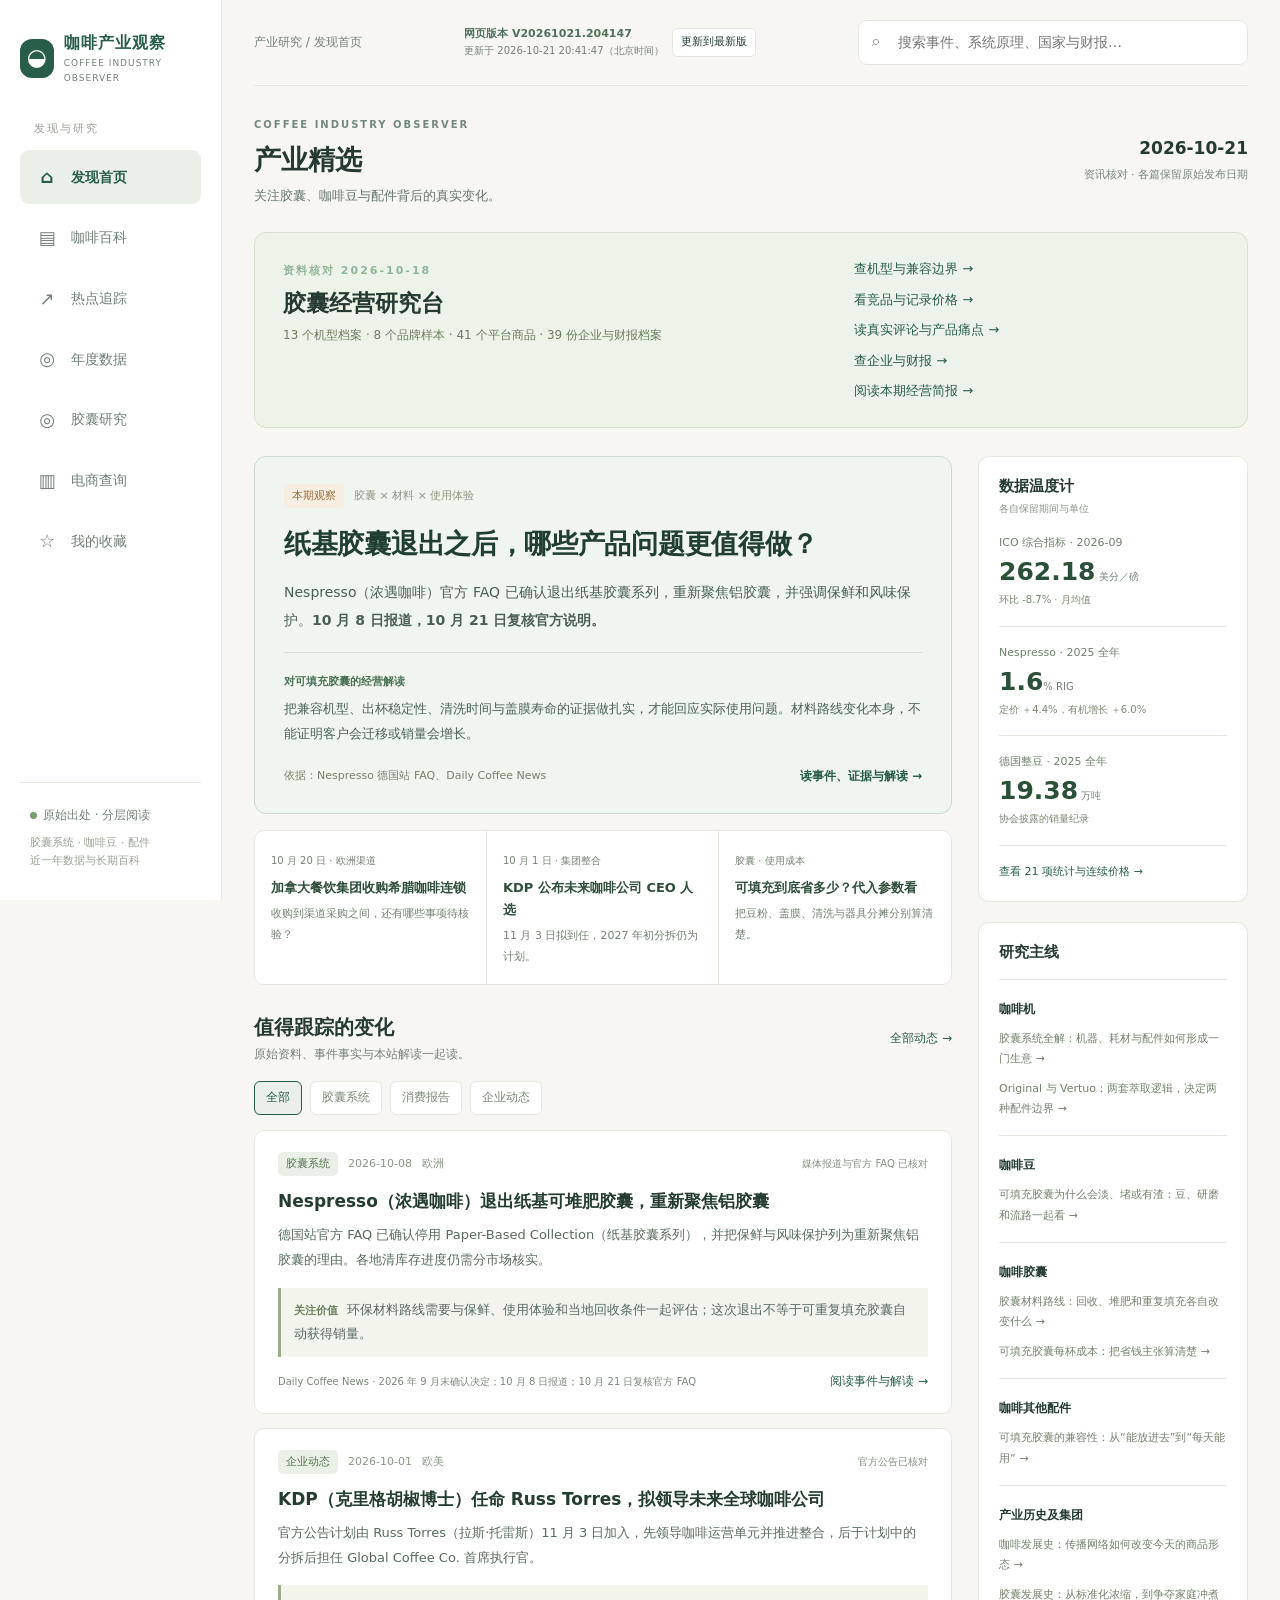
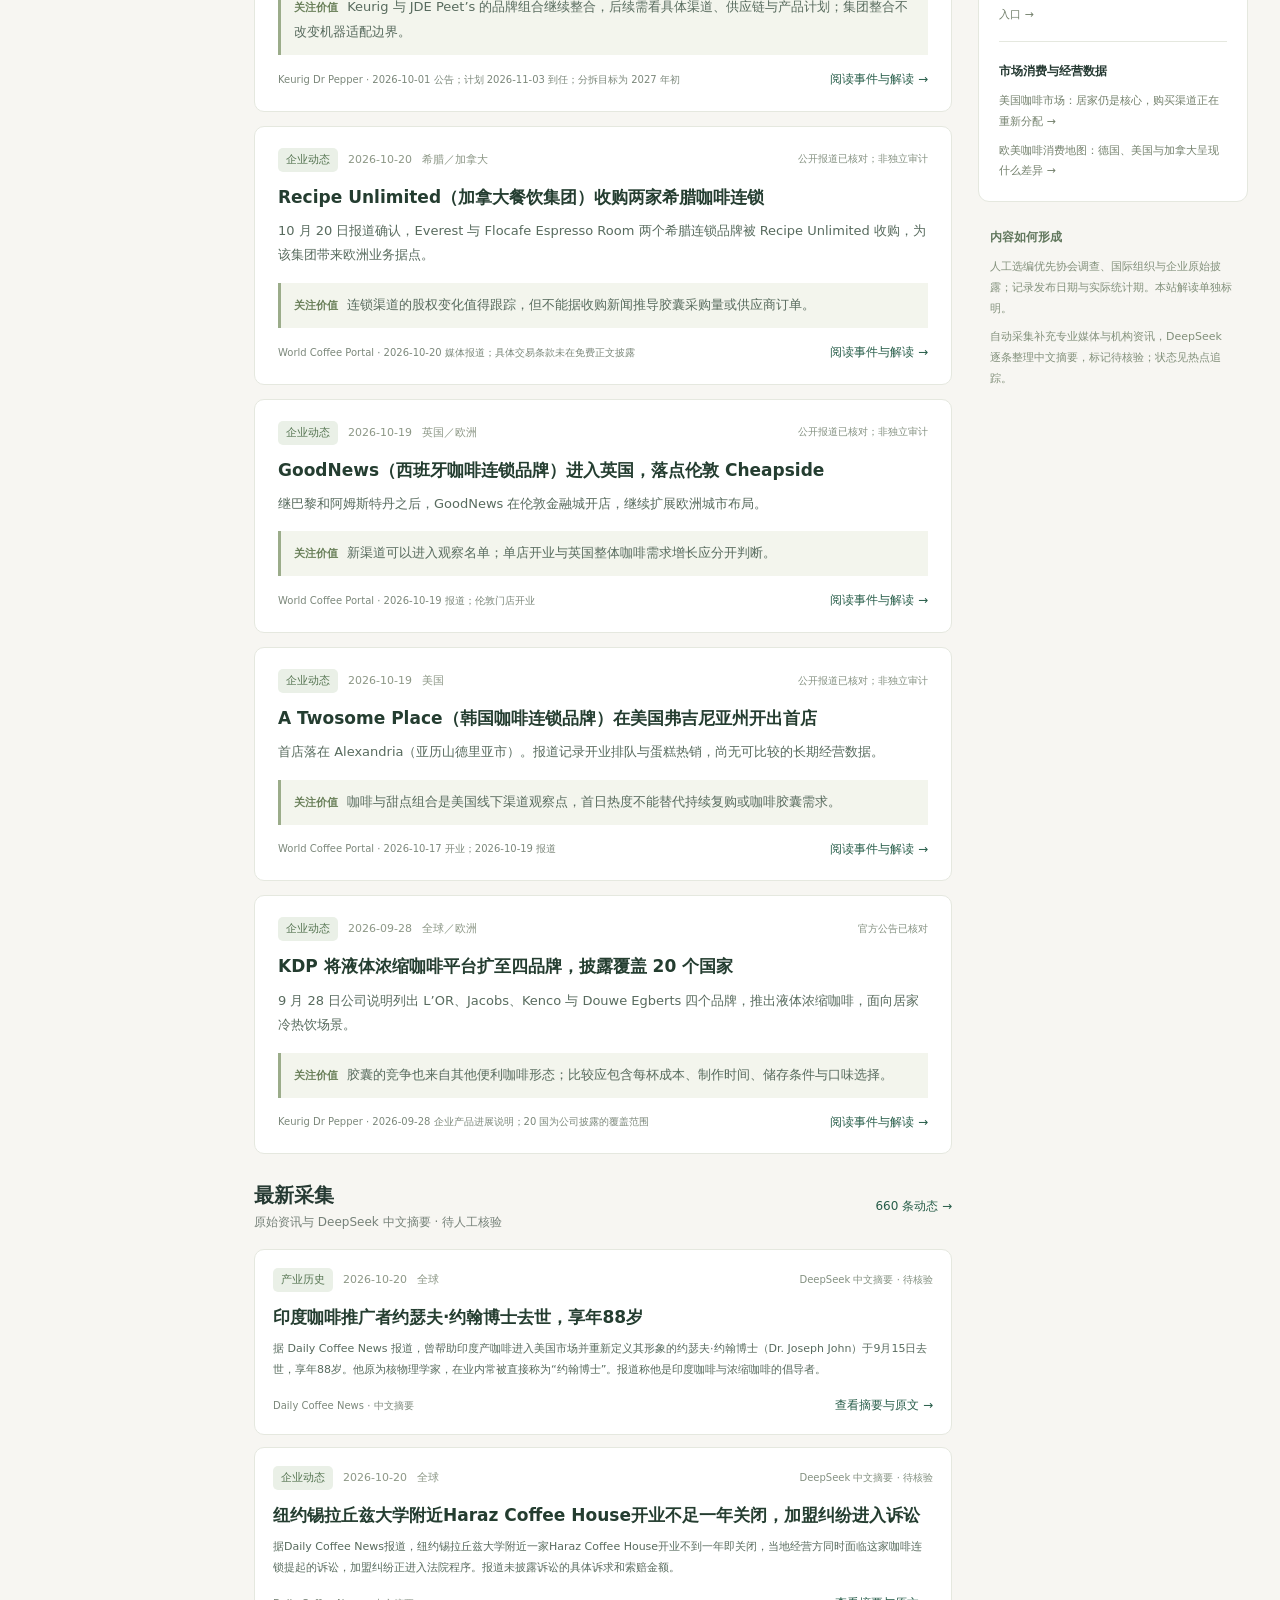
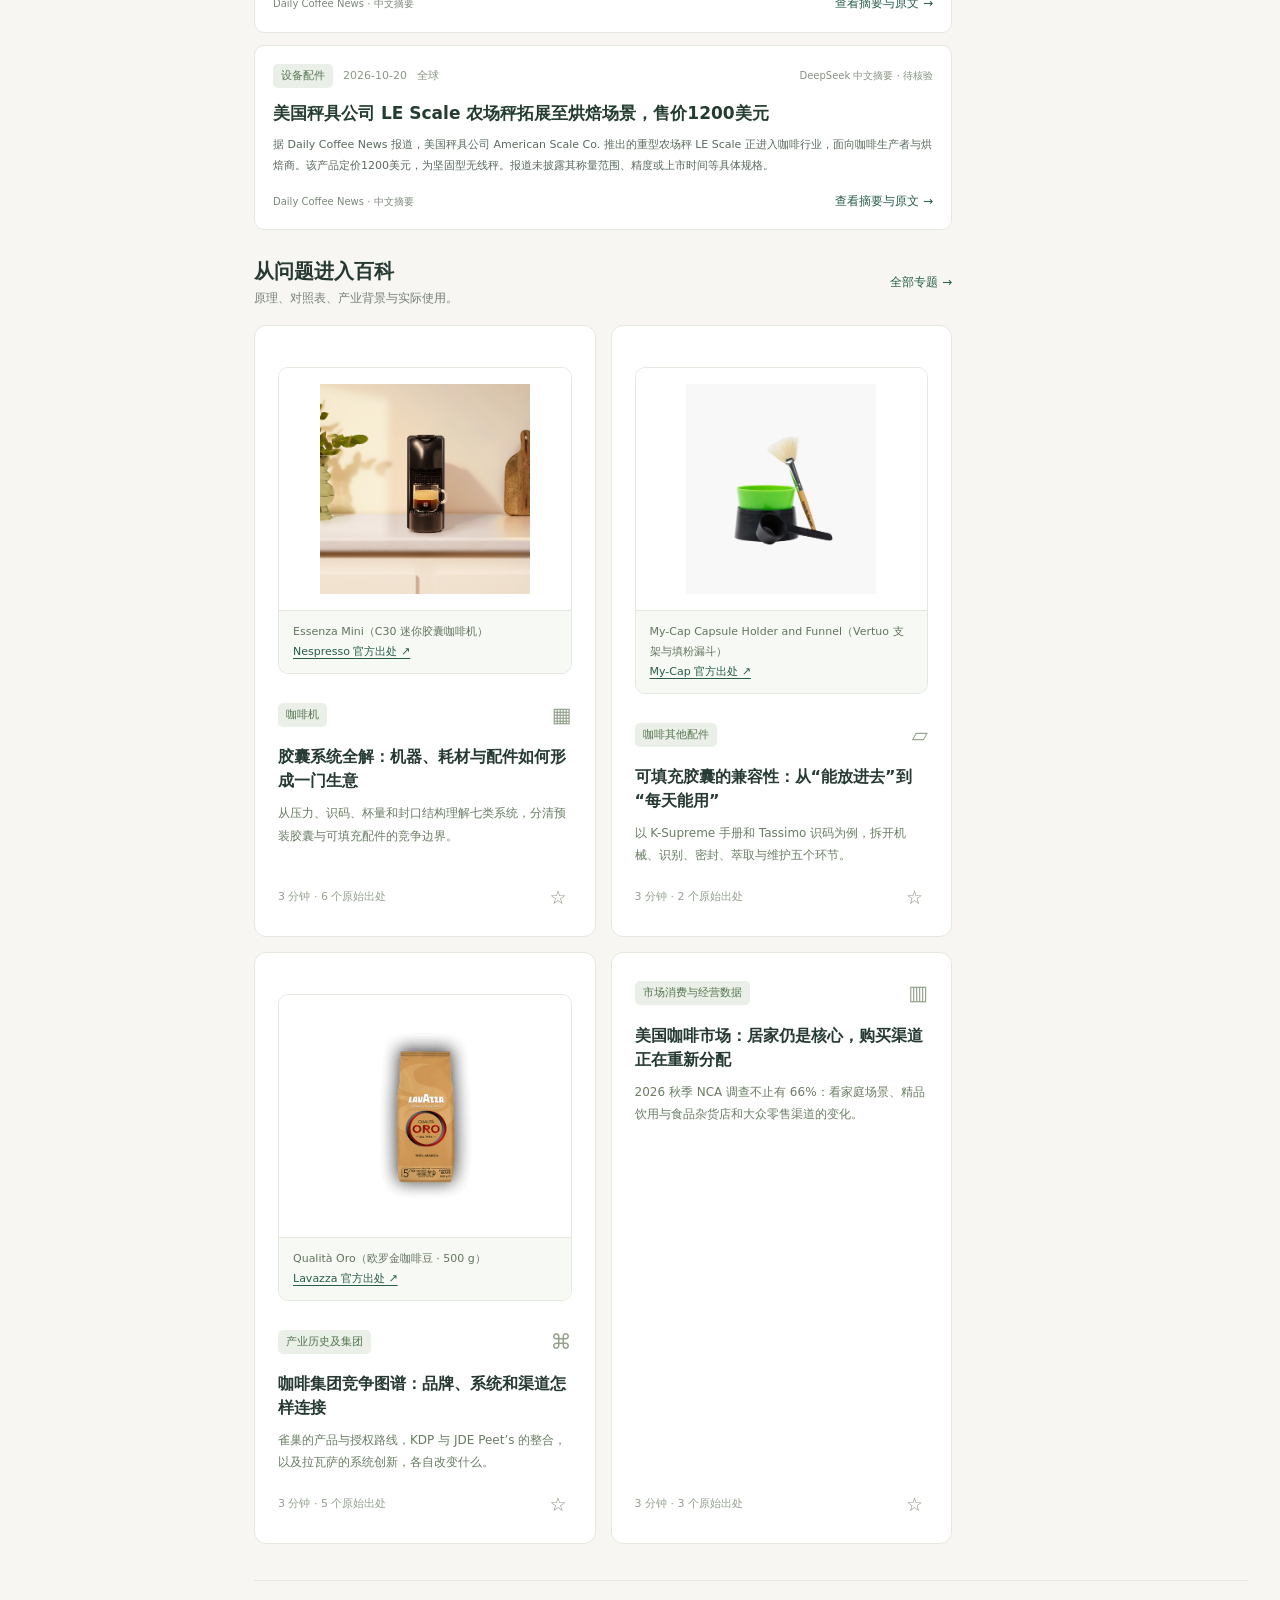
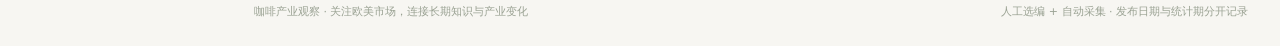
==== index.html @ be0a6519 "Publish coffee encyclopedia, sourced news and free market research" ====
<!doctype html>
<html lang="zh-CN">
<head>
  <meta charset="utf-8"><meta name="viewport" content="width=device-width,initial-scale=1">
  <meta name="coffee-feed" content="./news.json">
  <meta name="coffee-built-at" content="2026-10-21T12:41:47.044Z">
  <meta name="coffee-version" content="V20261021.204147">
  <meta name="description" content="咖啡产业观察：咖啡百科、胶囊与配件、欧美消费报告和热点追踪。">
  <meta name="coffee-preview-version" content="20261018-official-evidence">
  <title>咖啡产业观察 · 咖啡百科与热点追踪</title>
  <style>
    :root{--bg:#f7f6f2;--ink:#263a33;--muted:#758078;--line:#e5e8df;--green:#275d49;--soft:#eaf0e7;--white:#fff;--gold:#ba8851}*{box-sizing:border-box}body{margin:0;background:var(--bg);color:var(--ink);font:14px/1.65 "Microsoft YaHei","PingFang SC",system-ui,sans-serif}button,input,select{font:inherit}button,a,input,select{ -webkit-tap-highlight-color:transparent}button,a{cursor:pointer}a{color:var(--green);text-decoration:none}button{color:inherit}button:focus-visible,a:focus-visible,input:focus-visible,select:focus-visible{outline:3px solid #b6cead;outline-offset:3px}button{border:0;background:none}button:hover,a:hover{filter:brightness(.9)}h1,h2,h3,p{margin:0}h1,h2,h3{line-height:1.4}h2{font-size:20px}h3{font-size:16px}small{font-size:12px;color:var(--muted)}.shell{display:grid;grid-template-columns:222px 1fr;min-height:100vh}.side{position:sticky;top:0;height:100vh;background:#fff;border-right:1px solid var(--line);padding:30px 20px;display:flex;flex-direction:column}.brand{display:flex;gap:10px;align-items:center}.brand-mark{width:39px;height:39px;background:var(--green);color:#fff;display:grid;place-items:center;border-radius:12px;font-size:23px}.brand b{font-size:17px;letter-spacing:1px}.brand small{display:block;font-size:10px;letter-spacing:1.3px}.side-label{color:#99a197;font-size:11px;letter-spacing:2px;margin:34px 14px 12px}.nav{display:grid;gap:7px}.nav button{text-align:left;padding:12px 15px;border-radius:9px;display:flex;align-items:center;gap:12px;color:#728078}.nav button[aria-current=page]{background:var(--soft);color:var(--green);font-weight:700}.nav-icon{font-size:18px;width:24px;text-align:center}.side-note{margin-top:auto;border-top:1px solid var(--line);padding:20px 10px 0}.dot{display:inline-block;width:7px;height:7px;background:#7c9b72;border-radius:50%;margin-right:6px}.main{padding:0 40px 24px;min-width:0}.topbar{display:flex;justify-content:space-between;align-items:center;gap:20px;min-height:86px;border-bottom:1px solid var(--line);margin-bottom:30px}.breadcrumb{font-size:12px;color:var(--muted)}.search-wrap{position:relative;max-width:390px;width:48%}.search-wrap span{position:absolute;left:14px;top:9px;color:#899287}.search-wrap input{width:100%;padding:10px 14px 10px 39px;border:1px solid var(--line);border-radius:9px;background:#fff;outline-offset:0}.content{max-width:1180px;margin:auto}.eyebrow{font-size:11px;letter-spacing:2px;font-weight:600;color:#93b49a}.hero{position:relative;overflow:hidden;border-radius:17px;background:#254c3e;padding:33px 38px;color:#fff;min-height:228px;display:flex;align-items:center;justify-content:space-between}.hero-copy{z-index:1;max-width:68%}.hero h1{font-size:34px;letter-spacing:1px;margin:10px 0}.hero p{color:#c4d0c4;max-width:510px;font-size:13px}.hero-actions{display:flex;gap:13px;margin-top:22px;align-items:center}.primary,.secondary{padding:10px 19px;border-radius:7px;font-weight:600;font-size:13px}.primary{background:#e8ebdb;color:#254c3e}.secondary{border:1px solid #6d8b74;color:#fff}.hero-art{width:250px;height:220px;position:absolute;right:20px;top:14px;opacity:.96}.stats{display:grid;grid-template-columns:repeat(3,1fr);gap:17px;margin:20px 0 30px}.stat{border:1px solid var(--line);background:#fff;border-radius:11px;padding:17px 21px;display:flex;align-items:center;justify-content:space-between}.stat strong{font-size:26px;font-weight:600}.stat span{display:block;color:var(--muted);font-size:12px}.stat-icon{font-size:26px;opacity:.5}.section-head{display:flex;justify-content:space-between;align-items:center;gap:12px;margin:27px 0 16px}.section-head p{font-size:12px;color:var(--muted);margin-top:4px}.text-link{font-size:12px;color:var(--green)}.layout{display:grid;grid-template-columns:minmax(0,1.8fr) minmax(260px,1fr);gap:26px}.card-grid{display:grid;grid-template-columns:repeat(2,minmax(0,1fr));gap:15px}.article-card,.panel,.news-card,.market-card{border:1px solid var(--line);background:#fff;border-radius:12px}.article-card{padding:20px;display:flex;flex-direction:column}.card-top{display:flex;align-items:center;justify-content:space-between;gap:10px;margin-bottom:17px}.tag{display:inline-block;font-size:11px;background:var(--soft);color:#557451;padding:3px 8px;border-radius:5px}.tag.gold{background:#f6eee1;color:#956a3a}.article-card h3 button{text-align:left;padding:0;font-weight:700;font-size:16px;line-height:1.5}.article-card p{font-size:12px;color:var(--muted);line-height:1.85;margin:9px 0 15px}.card-footer{display:flex;justify-content:space-between;gap:8px;align-items:center;margin-top:auto;font-size:11px;color:#94a08f}.save{font-size:19px;color:#87917e;padding:0 5px}.save.saved{color:var(--gold)}.panel{padding:20px}.topic-row{display:flex;gap:12px;padding:15px 0;border-bottom:1px solid #eff0eb}.topic-row:last-child{border:0;padding-bottom:0}.rank{font-size:18px;color:#b5bba7;font-family:Georgia,serif;width:23px;flex-shrink:0}.topic-row:first-child .rank{color:var(--gold)}.topic-row h3{font-size:13px;margin-bottom:6px}.topic-row p{font-size:11px;color:var(--muted)}.demo-note{font-size:11px;background:#faf3e8;color:#8b704c;border-radius:6px;padding:9px 11px;margin-bottom:2px}.market-pills{display:flex;gap:8px;flex-wrap:wrap;margin-top:16px}.pill{background:#fff;border:1px solid var(--line);border-radius:6px;padding:6px 11px;color:#7c8678;font-size:12px}.pill.active{border-color:var(--green);background:var(--soft);color:var(--green)}.market-grid{display:grid;grid-template-columns:repeat(3,minmax(0,1fr));gap:16px}.market-card{padding:21px}.market-icon{font-size:22px;margin-bottom:14px}.market-card h3{margin-bottom:9px}.market-card p{font-size:12px;color:var(--muted);margin-bottom:17px;line-height:1.9}.market-card a,.market-card button{font-size:12px;color:var(--green)}.footer{display:flex;justify-content:space-between;gap:18px;font-size:11px;color:#9aa293;border-top:1px solid var(--line);padding-top:21px;margin-top:36px}.page-title{margin-bottom:24px}.page-title .eyebrow{color:#819576}.page-title h1{font-size:29px;margin:7px 0}.page-title p{font-size:13px;color:var(--muted)}.filters{display:flex;flex-wrap:wrap;gap:8px;margin-bottom:22px}.news-card{padding:22px;margin-bottom:14px}.news-card h3{margin:11px 0 8px}.news-card p{color:var(--muted);font-size:13px}.news-bottom{display:flex;gap:12px;margin-top:15px;font-size:12px;align-items:center;justify-content:space-between}.empty{background:#fff;border:1px dashed #cbd3c4;text-align:center;border-radius:12px;padding:48px 20px;color:var(--muted);grid-column:1/-1}.empty b{display:block;font-size:17px;color:var(--ink);margin-bottom:7px}.search-hint{font-size:12px;color:var(--muted);margin-bottom:15px}.mobile-brand{display:none}dialog{width:min(720px,calc(100% - 30px));max-height:88vh;border:1px solid var(--line);border-radius:16px;padding:0;color:var(--ink);box-shadow:0 28px 90px #162b3240}dialog::backdrop{background:#152d2c88;backdrop-filter:blur(4px)}.reader-top{position:sticky;top:0;padding:16px 28px;background:#fff;border-bottom:1px solid var(--line);display:flex;justify-content:space-between;align-items:center;z-index:1}.reader-close{font-size:24px;line-height:1}.reader{padding:28px}.reader h2{font-size:26px;margin:8px 0 12px}.reader .intro{font-size:15px;line-height:1.9;color:#607267;margin-bottom:22px}.reader h3{margin:23px 0 10px}.reader p,.reader li{font-size:14px;line-height:1.95}.reader ul{padding-left:20px}.sources{padding:17px;background:#f5f7f1;border-radius:9px;margin-top:26px;font-size:12px}.sources a{display:block;margin-top:8px;word-break:break-word}.reader-meta{font-size:11px;color:var(--muted);margin-top:18px}.toast{position:fixed;bottom:25px;left:50%;transform:translateX(-50%);background:#263e32;color:#fff;padding:12px 24px;border-radius:9px;box-shadow:0 4px 20px #21332430;z-index:10;max-width:90vw;font-size:13px}.hidden{display:none!important}body:has(dialog[open]){overflow:hidden}
    @media(min-width:1600px){.main{padding-left:65px;padding-right:65px}.hero{min-height:260px}.hero-art{right:70px;top:22px}}@media(max-width:1100px){.shell{grid-template-columns:190px 1fr}.side{padding:25px 14px}.brand b{font-size:14px}.main{padding:0 24px 24px}.layout{grid-template-columns:1fr}.hero-art{right:-15px;opacity:.6}.hero-copy{max-width:78%}.market-grid{grid-template-columns:repeat(2,minmax(0,1fr))}}@media(max-width:700px){.shell{display:block}.side{position:fixed;top:auto;bottom:0;width:100%;height:auto;padding:6px 8px 10px;z-index:5;border-right:0;border-top:1px solid var(--line)}.side .brand,.side-label,.side-note{display:none}.nav{display:flex;justify-content:space-around;gap:1px}.nav button{display:flex;flex-direction:column;gap:1px;font-size:10px;padding:6px 9px;min-width:52px}.nav-icon{font-size:18px}.main{padding:0 17px 105px}.topbar{min-height:112px;align-content:center;flex-wrap:wrap;gap:10px;padding:15px 0;margin-bottom:19px}.breadcrumb{display:none}.mobile-brand{display:flex;font-weight:700;align-items:center;gap:8px;font-size:16px}.mobile-brand .brand-mark{width:27px;height:27px;font-size:17px;border-radius:8px}.search-wrap{max-width:none;width:100%;order:2}.search-wrap input{padding-top:9px;padding-bottom:9px;font-size:12px}.hero{min-height:233px;padding:26px 24px;border-radius:13px}.hero-copy{max-width:100%}.hero h1{font-size:29px}.hero p{font-size:12px;max-width:260px}.hero-art{right:-95px;top:35px;opacity:.22}.hero-actions{gap:9px}.primary,.secondary{font-size:12px;padding:9px 13px}.stats{gap:9px;margin:14px 0 23px}.stat{padding:12px 10px;align-items:flex-start}.stat strong{font-size:23px}.stat span{font-size:10px}.stat-icon{display:none}.section-head{margin-top:23px}.section-head h2{font-size:18px}.section-head p{font-size:11px}.card-grid{gap:11px}.article-card{padding:15px}.article-card h3 button{font-size:14px}.article-card p{font-size:11px}.card-footer{font-size:10px}.card-top{margin-bottom:13px}.market-grid{grid-template-columns:1fr}.footer{flex-direction:column;gap:4px}.reader{padding:23px}.reader-top{padding:14px 23px}.reader h2{font-size:23px}.filters{gap:6px}.pill{font-size:11px;padding:6px 10px}.page-title h1{font-size:26px}}
    @media(prefers-reduced-motion:no-preference){button,a{transition:background .15s,color .15s,filter .15s}.article-card:hover{border-color:#b9c8b0}.hero-art{animation:float 7s ease-in-out infinite}@keyframes float{50%{transform:translateY(-6px) rotate(3deg)}}}
  </style>
  <link rel="stylesheet" href="./evidence.css?v=51710c3daf07">
</head>
<body>
  <div class="shell">
    <aside class="side">
      <a class="brand" href="#home" aria-label="咖啡产业观察首页"><span class="brand-mark">◒</span><span><b>咖啡产业观察</b><small>COFFEE INDUSTRY OBSERVER</small></span></a>
      <p class="side-label">发现与研究</p>
      <nav class="nav" aria-label="主导航">
        <button data-view="home"><span class="nav-icon" aria-hidden="true">⌂</span>发现首页</button>
        <button data-view="wiki"><span class="nav-icon" aria-hidden="true">▤</span>咖啡百科</button>
        <button data-view="news"><span class="nav-icon" aria-hidden="true">↗</span>热点追踪</button>
        <button data-view="markets"><span class="nav-icon" aria-hidden="true">◎</span>年度数据</button>
        <button data-view="research"><span class="nav-icon" aria-hidden="true">◎</span>胶囊研究</button>
        <button data-view="commerce"><span class="nav-icon" aria-hidden="true">▥</span>电商查询</button>
        <button data-view="saved"><span class="nav-icon" aria-hidden="true">☆</span>我的收藏</button>
      </nav>
      <div class="side-note"><small><span class="dot"></span>原始出处 · 分层阅读</small><p style="font-size:11px;color:#9aa293;margin-top:8px">胶囊系统 · 咖啡豆 · 配件<br>近一年数据与长期百科</p></div>
    </aside>
    <main class="main">
      <div class="content">
        <header class="topbar"><a class="mobile-brand" href="#home"><span class="brand-mark">◒</span>咖啡产业观察</a><span class="breadcrumb" id="breadcrumb">产业研究 / 发现首页</span><div class="version-tools"><span id="site-version" class="site-version" title="网页版本生成时间；资讯采集时间见热点追踪"><b>网页版本 V20261021.204147</b><small>更新于 <time datetime="2026-10-21T12:41:47.044Z">2026-10-21 20:41:47</time>（北京时间）</small></span><button type="button" data-check-update>更新到最新版</button></div><label class="search-wrap"><span aria-hidden="true">⌕</span><input id="search" type="search" placeholder="搜索事件、系统原理、国家与财报…" aria-label="搜索百科与热点"></label></header>
        <div id="page"></div>
        <footer class="footer"><span>咖啡产业观察 · 关注欧美市场，连接长期知识与产业变化</span><span>人工选编 + 自动采集 · 状态见热点追踪</span></footer>
      </div>
    </main>
  </div>
  <div id="toast" class="toast hidden" role="status"></div>
  <script src="./content.js?v=bbefdc2081bc"></script>
  <script src="./year-data.js?v=97ce3612d083"></script>
  <script src="./editorial.js?v=886b196d64a3"></script>
  <script src="./commerce.js?v=c6776038fda3"></script>
  <script src="./research.js?v=ca3abcfeff53"></script>
  <script src="./app.js?v=93dadc7554ca"></script>
</body>
</html>
---- evidence.css ----
.hero{min-height:190px;padding:29px 32px}.hero-copy{max-width:76%}.hero h1{font-size:30px}.hero-stamp{text-align:right;color:#cbd5c6;line-height:1.8}.hero-stamp b{font:18px/1.9 Georgia,serif}.hero-stamp small{display:block;color:#9fb5a2;margin-top:12px}.stat{text-align:left}.stat em{font-size:14px;font-style:normal;margin-left:4px}.stat small{font-size:10px;display:block;margin-top:6px}.table-scroll{overflow-x:auto;max-width:100%;border:1px solid var(--line);border-radius:10px;background:#fff;margin:14px 0}table{width:100%;border-collapse:collapse;text-align:left;font-size:12px;line-height:1.85}th{background:#edf1e7;padding:12px 15px;white-space:nowrap;color:#5b7158;font-size:11px}td{padding:14px 15px;border-top:1px solid #edf0e7;vertical-align:top;min-width:115px}td small{display:block;font-size:10px;margin-top:4px}.system-table th:first-child{width:18%}.system-table th:nth-child(2){width:29%}.table-title{padding:0;text-align:left;color:var(--green);font-size:14px;font-weight:700}.source-links{display:block;font-size:10px;line-height:1.7;margin-top:8px}.source-links a{display:block;margin:4px 0;color:#6f8767}.data-note{color:var(--muted);font-size:11px;line-height:1.85;margin:12px 0}.scope-note{background:#edf2e6;color:#66795d;font-size:12px;line-height:1.9;padding:13px 16px;border-radius:8px;margin:0 0 20px}.price-panel{margin-bottom:28px}.price-panel .section-head{margin-top:0}.price-change{font-size:23px;font-weight:600;white-space:nowrap;color:var(--green)}.price-change small{display:block;font-size:10px;text-align:right;font-weight:400}.chart-wrap{width:100%;overflow-x:auto}.chart-wrap svg{display:block;width:100%;min-width:440px;max-height:260px}.price-panel details summary{font-size:12px;color:var(--green);cursor:pointer;padding:8px 0}.news-meta{display:flex;gap:10px;align-items:center;font-size:11px;color:#8c9786}.news-card h3 button{padding:0;text-align:left;font-size:16px;line-height:1.65;font-weight:700}.news-card.compact{padding:18px;margin-bottom:12px}.news-card.compact h3 button{font-size:13px}.news-card.compact p{font-size:11px}.news-bottom{flex-wrap:wrap;gap:7px;font-size:11px}.impact{background:#f3f5ed;border-left:3px solid #9bac8a;padding:10px 13px;margin-top:15px}.impact b{font-size:11px;font-weight:600;color:#6a805a;margin-right:5px}.number-cell{font-weight:700;font-variant-numeric:tabular-nums}.download-row{display:flex;gap:10px;flex-wrap:wrap;margin:20px 0}.download-row .pill{color:var(--green)}dialog{width:min(920px,calc(100% - 30px))}.reader{padding:32px}.reader h2{font-size:28px}.reader .intro{font-size:14px}.reader-section-title{margin-top:28px;display:flex;align-items:center;justify-content:space-between;gap:16px}.reader-section-title h3{margin:0 0 10px;font-size:18px}.reader-section-title .tag{flex-shrink:0;font-size:10px}.reader p{font-size:14px}.reader td{font-size:12px;min-width:100px}.reader .source-links{font-size:11px}.reader .source-links a{font-size:11px;margin:4px 0}.reader .data-note{font-size:11px}.takeaway{background:#edf2e5;border-left:3px solid #78956a;border-radius:0 8px 8px 0;padding:16px 19px}.takeaway b{font-size:11px;color:#69835c}.takeaway p{font-weight:600;font-size:14px;margin-top:5px}.timeline{list-style:none;padding:0 0 0 19px!important;margin-top:15px;border-left:2px solid #d9e2cf}.timeline li{position:relative;padding:0 0 24px 12px}.timeline li::before{content:'';position:absolute;left:-25px;top:7px;width:10px;height:10px;border:2px solid #739061;background:#fff;border-radius:50%}.timeline li b{font:600 18px Georgia,'Microsoft YaHei',serif;color:var(--green)}.timeline li p{margin-top:5px}.timeline li .source-links{margin-top:5px}.analysis-line{margin-top:8px;color:#74856c}.related{border-top:1px solid var(--line);margin-top:24px}.related button{display:block;text-align:left;margin:9px 0;white-space:normal}.footer{line-height:1.8}.brand b{font-size:16px}.brand small{font-size:9px;letter-spacing:1px}@media(max-width:700px){.hero{padding:24px 22px;min-height:220px}.hero h1{font-size:26px}.hero-copy{max-width:100%}.hero-stamp{display:none}.stats{align-items:stretch}.stat{padding:12px 10px}.stat strong{font-size:22px}.stat em{font-size:10px}.stat small{font-size:9px}.stat span{font-size:10px}.price-panel{padding:17px}.price-panel h2{font-size:16px}.price-panel .section-head{align-items:flex-start}.price-panel .section-head p{font-size:10px}.price-change{font-size:18px}.price-change small{font-size:9px}.chart-wrap svg{min-width:520px}.system-table{min-width:650px}.reader{padding:24px 20px}.reader h2{font-size:23px}.reader-section-title{gap:8px;align-items:flex-start}.reader-section-title h3{font-size:17px}.reader-section-title .tag{font-size:9px}.reader .intro{font-size:13px}.reader p{font-size:13px}.news-card h3 button{font-size:15px}.news-meta{flex-wrap:wrap}.reader .table-scroll table{min-width:470px}.section-head h2{font-size:17px}.hero-actions .primary,.hero-actions .secondary{padding:9px 11px;font-size:11px}}
.edition-head{display:flex;justify-content:space-between;align-items:center;gap:20px;margin:0 0 26px}.edition-head .eyebrow{color:#748979;font-size:10px}.edition-head h1{font-size:27px;margin:6px 0}.edition-head p{font-size:13px;color:#66766b}.edition-date{text-align:right;font-variant-numeric:tabular-nums}.edition-date time{display:block;font-size:17px;font-weight:600}.edition-date span{font-size:11px;color:#78867c}.editorial-layout{display:grid;grid-template-columns:minmax(0,1fr) 270px;gap:26px;align-items:start}.editorial-main{min-width:0}.lead-story{border:1px solid #cbd9cf;background:#f0f5ef;border-radius:12px;padding:27px 29px}.lead-story h2{font-size:27px;letter-spacing:-.3px;margin:16px 0 14px;line-height:1.5}.lead-story h2 a{color:#203e31}.lead-deck{font-size:14px;line-height:2;color:#4b5f51}.lead-reading{border-top:1px solid #d4e0d2;margin-top:18px;padding-top:16px}.lead-reading>b{font-size:11px;color:#487056}.lead-reading p{font-size:13px;color:#4c6353;line-height:1.9;margin:5px 0 0}.lead-bottom{display:flex;justify-content:space-between;gap:16px;align-items:center;margin-top:20px;font-size:11px;color:#74806f}.lead-bottom a{white-space:nowrap;font-size:12px;font-weight:600}.insight-strip{display:grid;grid-template-columns:repeat(3,minmax(0,1fr));gap:0;background:#fff;border:1px solid var(--line);border-radius:10px;margin:16px 0 28px}.insight-strip>a{padding:17px 16px;border-right:1px solid var(--line);display:block}.insight-strip>a:last-child{border:0}.insight-strip small{font-size:10px;color:#748271}.insight-strip b{display:block;font-size:13px;color:#304e3c;line-height:1.7;margin:5px 0}.insight-strip span{font-size:11px;color:#748073;line-height:1.9;display:block}.home-feed .filters{margin-bottom:15px}.news-card h3 a{color:#243d30;font-size:17px;font-weight:700;line-height:1.65}.news-card h3 a:hover,.lead-story h2 a:hover{text-decoration:underline;text-underline-offset:4px}.news-card p{font-size:13px;line-height:1.9;color:#586b5e}.news-card{padding:21px 23px;border-radius:10px}.source-status{font-size:10px;margin-left:auto;color:#849181}.news-bottom>span{max-width:80%;line-height:1.8;color:#7c887b;font-size:10px}.research-rail{display:grid;gap:20px}.rail-panel{border:1px solid var(--line);border-radius:11px;background:#fff;padding:19px 20px}.rail-panel h2{font-size:15px}.rail-intro{font-size:10px;color:#8b9787;margin-top:4px}.rail-number{display:block;border-bottom:1px solid var(--line);padding:17px 0}.rail-number>span{display:block;color:#71806e;font-size:11px}.rail-number>b{display:block;font-variant-numeric:tabular-nums;font-size:25px;line-height:1.6;color:#2b503a}.rail-number>b small{font-size:10px;font-weight:400}.rail-number>em{font-size:10px;color:#7b8874;font-style:normal;display:block}.rail-link{display:block;font-size:11px;padding-top:16px;line-height:1.8}.rail-topic{padding-top:17px;margin-top:16px;border-top:1px solid var(--line)}.rail-topic b{font-size:12px}.rail-topic a{display:block;font-size:11px;color:#74816d;margin-top:9px;line-height:1.85}.rail-note{padding:4px 12px;font-size:11px;color:#82907b;line-height:1.9}.rail-note b{color:#62785e;font-size:12px}.rail-note p{margin-top:8px}.dossier-grid{display:grid;grid-template-columns:repeat(3,minmax(0,1fr));gap:12px;margin:0 0 24px}.dossier{text-align:left;border:1px solid var(--line);border-radius:9px;padding:16px;background:#fff}.dossier b{font-size:13px;color:#315c40;display:block}.dossier span{display:block;font-size:11px;color:#84917c;margin-top:8px;line-height:1.8}.dossier.active{background:#eaf0e7;border-color:#7e9a74}.back-link{font-size:12px;display:inline-block;margin-bottom:22px}.document-layout{display:grid;grid-template-columns:minmax(0,780px) 210px;gap:32px;align-items:start}.document{padding:0;min-width:0}.document h1{font-size:30px;line-height:1.55;margin:15px 0;color:#223b2e;letter-spacing:-.4px}.document .intro{font-size:15px;color:#6c7b70;line-height:1.95;margin-bottom:18px}.document-meta{font-size:11px;color:#849080;display:flex;gap:12px;flex-wrap:wrap;line-height:1.8;margin-bottom:24px}.document .takeaway{margin:22px 0 30px}.document-section{scroll-margin-top:24px}.document-section section{padding-bottom:11px}.document-section .reader-section-title{margin:26px 0 13px;display:block}.document-section .reader-section-title h3{font-size:20px;margin-bottom:8px;color:#2d4c35}.document-section .reader-section-title .tag{font-size:9px;padding:2px 6px;color:#7b8971;background:#edf0e7}.document.reader p,.document.reader li{font-size:15px;line-height:2.1;color:#435c49}.document .source-links a{display:inline-block;margin:3px 14px 3px 0;color:#7b9072;font-size:11px;line-height:1.9}.document.reader .sources{margin-top:24px;padding:21px}.document .sources h2{font-size:16px}.document.reader .sources p{font-size:11px;color:#7c8978;line-height:1.8;margin-top:7px}.document .sources .source-links a{display:block;font-size:12px;margin:8px 0;overflow-wrap:anywhere}.document-rail{position:sticky;top:28px;border-left:1px solid var(--line);padding-left:22px}.document-rail nav small{font-size:11px;letter-spacing:2px}.document-rail nav button{display:flex;gap:12px;text-align:left;font-size:11px;padding:12px 0;line-height:1.8;color:#71846b;width:100%}.document-rail nav button span{font-size:10px;color:#a0ad94;padding-top:2px}.document-source{font-size:11px;color:#8c9783;border-top:1px solid var(--line);padding-top:19px;margin-top:18px;line-height:1.95}.document-source b{font-size:11px;color:#6b7e63}.document-source p{margin-top:8px}.related h2{font-size:17px;margin:22px 0 12px}.related>a{display:block;border-bottom:1px solid var(--line);font-size:13px;padding:13px 0;line-height:1.9}.mobile-toc{display:none}.calculator{padding:20px;border:1px solid #d0ddc8;border-radius:10px;background:#fff;margin-top:12px}.document.reader .calculator>p{font-size:12px;color:#7c8e71;line-height:1.8}.cost-fields{display:grid;grid-template-columns:repeat(3,minmax(0,1fr));gap:14px;margin:18px 0}.cost-fields label{font-size:11px;color:#6e8163}.cost-fields input{display:block;width:100%;min-width:0;border:1px solid #d9e0d1;background:#fbfcf8;border-radius:6px;padding:8px 10px;margin-top:6px;font-size:14px;color:#2f5539}.cost-result{display:grid;grid-template-columns:repeat(3,minmax(0,1fr));gap:10px;background:#eff4e9;padding:15px;border-radius:8px}.cost-result span{display:block;font-size:10px;color:#75876b}.cost-result b{display:block;font-size:20px;color:#2b5737;margin-top:4px}.document.reader .cost-result p{grid-column:1/-1;font-size:11px;color:#7d8b71;line-height:1.9}.article-card p{font-size:12px;color:#697d64}.article-card{padding:23px}.card-top{margin-bottom:13px}.topbar{margin-bottom:26px}.main{padding-left:32px;padding-right:32px}.content{max-width:1280px}.reader td{line-height:1.9}.table-scroll td{min-width:120px}a,button{overflow-wrap:anywhere}@media(min-width:1600px){.main{padding-left:48px;padding-right:48px}}@media(max-width:1250px){.editorial-layout{grid-template-columns:minmax(0,1fr) 240px;gap:20px}.lead-story{padding:23px}.lead-story h2{font-size:24px}.insight-strip{grid-template-columns:1fr}.insight-strip>a{border-right:0;border-bottom:1px solid var(--line);padding:13px 17px}.insight-strip span{display:none}.document-layout{grid-template-columns:minmax(0,1fr) 180px;gap:24px}.dossier-grid{grid-template-columns:repeat(2,minmax(0,1fr))}}@media(max-width:1000px){.editorial-layout{grid-template-columns:1fr}.research-rail{grid-template-columns:repeat(2,minmax(0,1fr))}.rail-note{grid-column:1/-1}.document-layout{grid-template-columns:1fr}.document-rail{display:none}.mobile-toc{display:grid;border-bottom:1px solid var(--line);padding-bottom:20px;margin-bottom:25px}.mobile-toc button{font-size:12px;color:#728467;text-align:left;padding:7px 0}.insight-strip{grid-template-columns:repeat(3,minmax(0,1fr))}.insight-strip>a{border-bottom:0;border-right:1px solid var(--line);padding:14px}.insight-strip span{display:block}}@media(max-width:700px){.main{padding-left:17px;padding-right:17px}.edition-head{margin-bottom:20px;align-items:flex-end;gap:10px}.edition-head h1{font-size:24px}.edition-head p{font-size:11px;max-width:200px}.edition-head .eyebrow{font-size:8px;letter-spacing:1px}.edition-date time{font-size:12px}.edition-date span{display:none}.lead-story{padding:22px 20px}.lead-story h2{font-size:24px;margin:12px 0}.lead-deck{font-size:13px}.lead-reading p{font-size:12px}.lead-bottom{align-items:flex-end;gap:10px;font-size:10px}.lead-bottom span{max-width:65%}.lead-bottom a{font-size:11px}.insight-strip{grid-template-columns:1fr}.insight-strip>a{border-right:0;border-bottom:1px solid var(--line);padding:13px 18px}.insight-strip b{font-size:13px;margin:3px 0}.insight-strip span{font-size:11px}.insight-strip small{font-size:9px}.research-rail{grid-template-columns:1fr}.rail-note{grid-column:auto}.news-card{padding:19px 18px}.news-card h3 a{font-size:16px}.news-card p{font-size:12px}.news-bottom>span{max-width:100%;font-size:10px}.source-status{margin-left:0;font-size:9px}.news-meta{font-size:10px;gap:7px}.document h1{font-size:25px;margin:12px 0}.document.reader{padding:0}.document .intro{font-size:14px}.document.reader p,.document.reader li{font-size:14px;line-height:2.05}.document-section .reader-section-title h3{font-size:18px}.document.reader .table-scroll table{min-width:480px}.document .source-links a{font-size:10px}.document-meta{font-size:10px}.takeaway{padding:15px 17px}.document.reader .takeaway p{font-size:13px}.cost-fields{grid-template-columns:repeat(2,minmax(0,1fr));gap:12px}.cost-result{grid-template-columns:1fr;gap:12px}.cost-result div{display:flex;justify-content:space-between;align-items:center}.cost-result b{font-size:20px;margin:0}.calculator{padding:16px}.dossier-grid{gap:9px}.dossier{padding:14px}.dossier b{font-size:12px}.dossier span{font-size:10px;margin-top:6px}.article-card{padding:17px}.article-card p{font-size:12px}.card-grid{grid-template-columns:1fr}.article-card h3 button{font-size:16px}.card-footer{font-size:11px}}
.version-badge{flex-shrink:0;white-space:nowrap;font-size:11px;color:#416c50;background:#e9f0e4;border:1px solid #d0dec6;border-radius:5px;padding:4px 8px}@media(max-width:700px){.version-badge{font-size:9px;padding:3px 6px}}
.dossier-grid{grid-template-columns:repeat(3,minmax(0,1fr))}.dossier>small{display:block;margin-bottom:7px;font-size:10px;letter-spacing:1px;color:#8c9c82}.wiki-toolbar{display:flex;align-items:center;gap:13px;margin:0 0 15px}.wiki-toolbar>span{font-size:11px;color:#7a8a71}.knowledge-group{margin:28px 0 34px}.knowledge-group h2>small{font-size:11px;font-weight:400;margin-left:8px}.knowledge-group .section-head{margin-top:0}.knowledge-group .card-grid{align-items:stretch}@media(max-width:1000px){.dossier-grid{grid-template-columns:repeat(2,minmax(0,1fr))}}@media(max-width:700px){.dossier>small{font-size:9px;margin-bottom:6px}.knowledge-group{margin:24px 0 28px}.wiki-toolbar>span{font-size:10px}}

.collection-panel{background:#edf2e6;border:1px solid #dbe4d2;padding:18px 20px;border-radius:10px;margin-bottom:22px;font-size:12px;line-height:1.9}.collection-panel p{margin:6px 0;color:#66795d}.collection-panel details{margin:8px 0}.collection-panel summary{cursor:pointer}.load-more{display:block;margin:24px auto}.news-card h3 a{overflow-wrap:anywhere}

.month-filter{display:flex;align-items:center;gap:10px;font-size:12px;margin:18px 0}.month-filter select{padding:8px 12px;border:1px solid var(--line);border-radius:6px;color:var(--green);background:#fff;max-width:100%}

.digest-status{border-top:1px solid #d2ddca;padding-top:10px;margin-top:10px}.digest-error{color:#9a512c!important}
.commerce-form{display:grid;grid-template-columns:repeat(4,minmax(0,1fr));gap:16px;background:#fff;padding:24px;border:1px solid var(--line);border-radius:12px;margin-bottom:22px}.commerce-form label{display:grid;gap:6px;font-size:12px;color:#61735e;min-width:0}.commerce-form select,.commerce-form input{width:100%;min-width:0;max-width:100%;padding:10px;border:1px solid var(--line);border-radius:7px;background:#fbfcf8;color:var(--ink)}.commerce-form .commerce-keyword{grid-column:span 3}.commerce-form .primary{align-self:end;min-height:43px;background:var(--green);color:#fff}.commerce-platforms{display:grid;grid-template-columns:repeat(3,minmax(0,1fr));gap:16px}.commerce-platforms article{padding:20px}.commerce-platforms h3{margin:13px 0 6px}.commerce-platforms p{color:var(--muted);font-size:12px;margin-top:12px}.nav button{min-width:0}@media(max-width:1100px){.commerce-form{grid-template-columns:repeat(2,minmax(0,1fr))}.commerce-form .commerce-keyword{grid-column:auto}.commerce-platforms{grid-template-columns:repeat(2,minmax(0,1fr))}}@media(max-width:700px){.nav button{min-width:0;padding:6px 5px;font-size:10px}.commerce-form{padding:16px;gap:12px}.commerce-platforms{grid-template-columns:1fr}.commerce-form .commerce-keyword{grid-column:span 2}.commerce-form .primary{grid-column:span 2}}
.research-entry{display:grid;grid-template-columns:1.5fr 1fr;gap:24px;padding:25px 28px;border:1px solid #d7e1cf;background:#edf3e8;border-radius:12px;margin-bottom:28px}.research-entry h2{font-size:23px;margin:6px 0}.research-entry p{font-size:12px;color:#6b7d62}.research-entry>div:last-child{display:grid;align-content:center;gap:9px;font-size:13px}.research-tabs{display:flex;gap:9px;flex-wrap:wrap;margin-bottom:19px}.research-toolbar{display:flex;align-items:end;gap:18px;flex-wrap:wrap;margin:18px 0 22px}.research-toolbar label{display:grid;gap:6px;font-size:12px;color:#6b7d62;max-width:100%}.research-toolbar select{padding:9px 12px;border:1px solid var(--line);border-radius:7px;background:#fff;max-width:100%}.research-toolbar>span{font-size:12px;color:var(--muted);padding-bottom:8px}.research-card-grid,.research-story-grid{display:grid;grid-template-columns:repeat(2,minmax(0,1fr));gap:18px;margin-bottom:24px}.research-card{padding:24px;min-width:0}.research-card h2{font-size:18px;margin:13px 0 7px}.research-card p{font-size:13px;line-height:1.9;margin-top:14px;color:#64765d}.research-card .research-boundary{background:#f3f5ed;border-left:3px solid #a7b898;padding:12px}.evidence-badges{display:flex;gap:8px;flex-wrap:wrap;margin:17px 0;font-size:10px;color:#748468}.evidence-badges span{background:#f0f4eb;border-radius:4px;padding:3px 7px}.research-card dl,.research-machine dl{font-size:13px;line-height:1.9}.research-card dt,.research-machine dt{font-weight:700;margin-top:17px;color:#45613c}.research-card dd,.research-machine dd{margin:5px 0 0;color:#697b60}.research-card .research-price{font-size:21px;font-weight:600;color:var(--green)}.research-price small{font-size:10px;font-weight:400;display:block;line-height:1.8;margin-top:5px}.research-brief-head{background:#254d3d;color:#fff;padding:27px;border-radius:12px;margin-bottom:22px}.research-brief-head h2{font-size:25px;margin:10px 0}.research-brief-head p{color:#d0ddc9;font-size:13px;line-height:1.9;margin:12px 0}.research-brief-head small{color:#afc4a3;display:block;margin-bottom:15px}.research-record{padding:23px;margin:24px 0}.research-record .commerce-form{border:0;margin:15px 0 0;padding:0}.research-evidence-links{display:grid;gap:7px;font-size:11px;overflow-wrap:anywhere;margin:15px 0}.research-status{font-size:12px;color:#48683d;overflow-wrap:anywhere;margin:16px 0}.research-health{display:grid;grid-template-columns:repeat(3,minmax(0,1fr));gap:14px;margin:22px 0}.research-health>div{border:1px solid var(--line);border-radius:9px;padding:19px;background:#fff}.research-health small,.research-health b{display:block}.research-health b{font-size:14px;margin-top:7px;overflow-wrap:anywhere}.research-rules{background:#fff;border:1px solid var(--line);border-radius:10px;padding:22px 24px 22px 42px;font-size:13px;line-height:2}.research-rules li{padding:6px 0}.research-source-list{display:grid;grid-template-columns:repeat(2,minmax(0,1fr));gap:13px}.research-source-list article{padding:18px}.research-source-list h3{font-size:14px;margin:10px 0}.research-machine{padding:28px}.research-machine h2{font-size:26px;margin:20px 0 8px}#research-import{max-width:100%;display:block;font-size:11px;margin-top:5px}@media(max-width:700px){.nav{display:grid;grid-template-columns:repeat(7,minmax(0,1fr));gap:0}.nav button{padding:6px 1px;font-size:9px;min-width:0;white-space:nowrap}.research-entry{grid-template-columns:1fr;padding:20px;gap:15px}.research-entry h2{font-size:21px}.research-tabs{gap:6px}.research-card-grid,.research-story-grid,.research-source-list{grid-template-columns:1fr}.research-card{padding:20px}.research-card h2{font-size:17px}.research-health{grid-template-columns:1fr;gap:8px}.research-health>div{padding:14px}.research-brief-head{padding:21px}.research-brief-head h2{font-size:22px}.research-record,.research-machine{padding:19px}}
.company-detail a{overflow-wrap:anywhere}.company-reports{display:grid;gap:12px;margin:18px 0}.company-reports h4{margin:10px 0}.company-reports p{margin:6px 0}.company-english{color:var(--muted);font-size:1.15rem}.company-card .card-top{flex-wrap:wrap;gap:8px}.company-detail dd{overflow-wrap:anywhere}
.version-tools{display:flex;align-items:center;gap:8px;flex-wrap:wrap}.version-tools button{white-space:nowrap;font-size:11px;border:1px solid var(--line);background:#fff;padding:4px 8px;border-radius:5px}@media(max-width:700px){.version-tools{gap:6px}.version-tools button{font-size:10px;padding:4px 6px}}
.official-figure{margin:18px 0 24px;border:1px solid var(--line);border-radius:10px;overflow:hidden;background:#fff;min-width:0}.official-photo{display:flex;align-items:center;justify-content:center;background:#fff;padding:16px;min-width:0}.official-photo img{display:block;width:100%;height:320px;object-fit:contain;max-width:100%}.official-figure.compact .official-photo img{height:210px}.official-figure figcaption{font-size:11px;line-height:1.8;color:#62745d;padding:11px 14px;border-top:1px solid var(--line);overflow-wrap:anywhere;background:#f7f9f4}.official-figure figcaption a{color:var(--green);text-decoration:underline;text-underline-offset:3px}.official-gallery{display:grid;grid-template-columns:repeat(2,minmax(0,1fr));gap:16px;margin:20px 0}.official-gallery .official-figure{margin:0}.official-gallery .official-photo img{height:240px}.research-card h2,.company-detail h2{overflow-wrap:anywhere;line-height:1.6}.official-catalog{padding:17px 0}.official-catalog>h3{font-size:17px}.catalog-card{padding:18px;min-width:0}.catalog-card h3{font-size:16px;line-height:1.7}.catalog-card p{font-size:12px;line-height:1.9;color:var(--muted)}.name-translation{color:var(--muted)}.notebook-summary{grid-column:1/-1}.notebook-summary textarea{width:100%;max-width:100%;padding:10px;border:1px solid var(--line);border-radius:7px;background:#fbfcf8;color:var(--ink);font:inherit;resize:vertical}.notebook-entry{padding:18px;margin:12px 0;font-size:13px;line-height:1.9;overflow-wrap:anywhere}.notebook-entry summary,.research-record>summary{cursor:pointer;font-weight:600;color:var(--green)}.notebook-entry p{margin:12px 0;white-space:pre-wrap}.notebook-entry dt,.event-reading dt{font-weight:600;color:#45613c;margin-top:12px}.notebook-entry dd,.event-reading dd{margin:5px 0 0}.notebook-entry button{margin-top:15px}#notebook-import{display:block;max-width:100%;font-size:11px;margin-top:6px}.event-reading{padding:22px;margin:22px 0;line-height:1.95;font-size:14px}.event-reading h2{font-size:18px}.event-reading dd{color:#52674d}.company-detail .official-figure{max-width:720px}@media(max-width:700px){.official-gallery{grid-template-columns:1fr}.official-photo img{height:260px}.official-figure.compact .official-photo img,.official-gallery .official-photo img{height:220px}.official-figure figcaption{font-size:11px}.catalog-card{padding:16px}.event-reading{padding:17px}.notebook-entry{padding:15px}.research-card h2{font-size:17px}}
.review-intro{padding:1rem 0}.review-filters{align-items:end}.review-filters label{min-width:150px;flex:1}.review-filters select{max-width:100%;width:100%}.review-actions,.review-products,.review-coverage{margin-top:2rem}.review-product{margin:1rem 0;padding:1.2rem;overflow-wrap:anywhere}.review-product>summary{cursor:pointer}.review-product>summary h2{display:inline-block;margin:.65rem 0;font-size:1.2rem;line-height:1.6}.review-product>summary small{display:block}.review-product .tag{white-space:normal;line-height:1.6}.review-case{padding:1.25rem 0;border-top:1px solid var(--line,#ddd)}.review-case dl,.country-report dl{display:grid;grid-template-columns:minmax(6em,1fr) 3fr;gap:.7rem 1rem}.review-case dd,.country-report dd{margin:0;overflow-wrap:anywhere}.review-index{margin-top:1rem}.review-index>div{display:grid;gap:.6rem;padding-top:1rem}.review-platform p{overflow-wrap:anywhere}.review-selection{font-weight:600}.country-report{margin:1.5rem 0;padding:1.2rem}.country-report h3{line-height:1.5}.country-report ul{padding-left:1.3rem}.country-report li{margin:.7rem 0}@media(max-width:600px){.review-case dl,.country-report dl{display:block}.review-case dt,.country-report dt{font-weight:600;margin-top:.75rem}.review-product{padding:1rem}.review-filters label{min-width:0;flex-basis:100%}.review-case .card-top{align-items:start;flex-wrap:wrap}}

.review-intro .research-health{grid-template-columns:repeat(4,minmax(0,1fr))}@media(max-width:800px){.review-intro .research-health{grid-template-columns:repeat(2,minmax(0,1fr))}}
.commerce-entry-links{display:flex;flex-wrap:wrap;align-items:center;gap:10px;margin:16px 0}.commerce-rules-button{display:inline-block;background:var(--green);color:#fff!important;font-weight:600;text-decoration:none;padding:10px 14px}.commerce-gmv{padding:14px 0;border-block:1px solid var(--line);margin:16px 0;overflow-wrap:anywhere}.commerce-gmv strong,.commerce-gmv small{display:block;line-height:1.8}.commerce-gmv strong{font-size:15px}.commerce-gmv small,.commerce-gmv a{font-size:11px;color:var(--muted)}.commerce-guide-hero,.commerce-guide-section{padding:24px;margin:20px 0;min-width:0}.commerce-guide-section dl{display:grid;grid-template-columns:minmax(7em,1fr) 4fr;gap:15px 20px;font-size:14px;line-height:1.9}.commerce-guide-section dt{font-weight:600}.commerce-guide-section dd{margin:0;overflow-wrap:anywhere}.commerce-guide-section ul{padding-left:1.4em;line-height:2;font-size:14px}.commerce-guide-section h2{margin:4px 0 20px}.commerce-guide-section h3{font-size:16px;margin:20px 0 10px}.commerce-guide-section p{font-size:14px;line-height:1.9}.commerce-guide-section .commerce-guide-sources{font-size:12px;overflow-wrap:anywhere;color:var(--muted)}.commerce-fee{padding:10px 0;border-bottom:1px solid var(--line)}.commerce-fee:last-child{border-bottom:0}.commerce-guide-amount{font-size:22px;overflow-wrap:anywhere}.commerce-platform-card{min-width:0}.commerce-platform-card .text-link{overflow-wrap:anywhere}@media(max-width:700px){.commerce-guide-hero,.commerce-guide-section{padding:18px}.commerce-guide-section dl{display:block}.commerce-guide-section dt{margin-top:18px}.commerce-guide-section dd{margin-top:6px}.commerce-guide-amount{font-size:18px}}.commerce-sales-button{display:inline-block;background:#9b621d;color:#fff!important;font-weight:700;padding:12px 16px;text-decoration:none;white-space:normal}.commerce-entry-links .pill{max-width:100%;overflow-wrap:anywhere}

.commerce-markets{font-size:12px;margin:12px 0}.commerce-markets summary{cursor:pointer;color:var(--green)}.commerce-markets>div{display:flex;flex-wrap:wrap;gap:10px;padding:12px 0}.commerce-platform-card .commerce-entry-links .pill{max-width:100%}

.store-table-intro{padding:20px;margin:22px 0;font-size:13px;line-height:1.9}.store-table-intro p{margin:8px 0}.store-table-filters{align-items:end}.store-table-filters label{flex:1;min-width:160px}.store-table-filters select{width:100%;max-width:100%}.store-table-summary{display:flex;justify-content:space-between;align-items:center;gap:16px;flex-wrap:wrap;margin:18px 0;font-size:13px}.store-table-scroll{overflow:auto;max-width:100%;border:1px solid var(--line);border-radius:10px;background:#fff;max-height:75vh}.store-research-table{border-collapse:collapse;width:100%;min-width:2050px;font-size:12px;line-height:1.7}.store-table-scroll caption{text-align:left;padding:13px 16px;color:var(--muted);font-size:12px}.store-table-scroll th,.store-table-scroll td{padding:14px;vertical-align:top;text-align:left;border-bottom:1px solid var(--line)}.store-research-table thead th{position:sticky;top:0;background:#eaf0e6;z-index:2;white-space:nowrap}.store-research-table tbody th{min-width:165px;max-width:190px;background:#f6f8f2}.store-research-table td{min-width:125px;max-width:215px;overflow-wrap:anywhere}.store-research-table small,.store-research-table code{display:block;margin-top:8px;font-size:11px;color:var(--muted)}.store-research-table code{white-space:normal;overflow-wrap:anywhere}.store-research-table p{margin:8px 0}.store-product-name{min-width:230px!important;max-width:280px!important}.store-research-table details{margin:10px 0;font-size:11px}.store-research-table summary{cursor:pointer;color:var(--green)}.store-sku-figure{margin:0;width:108px}.store-sku-image{display:block;object-fit:contain;width:108px;height:108px;border-radius:6px;background:#fff}.store-sku-figure figcaption{font-size:10px;margin-top:7px}.store-placement{display:inline-block;padding:5px 8px;border-radius:5px;background:#f0eee9;font-size:11px;font-weight:600}.store-placement.paid{color:#854b0d;background:#fff0d5}.store-placement.organic{color:#275940;background:#e6f1e9}.store-source-link{display:block;margin-top:10px;font-size:11px}.store-coverage{margin:28px 0}.store-coverage>summary{cursor:pointer;font-weight:600;margin-bottom:14px}.store-coverage table{min-width:760px;width:100%;font-size:12px;line-height:1.8}.store-traffic-filters{flex-wrap:wrap}@media(max-width:700px){.store-table-intro{padding:15px}.store-table-filters label{min-width:0;flex-basis:45%}.store-research-table{font-size:11px}.store-table-scroll{max-height:70vh}.store-table-summary .pill{width:100%}}

.version-tools{min-width:0}.site-version{display:block;font-size:10px;line-height:1.65;color:#52705c}.site-version b{display:block;font-size:11px}.site-version small{display:block;font-size:10px;overflow-wrap:anywhere}.site-version time{font-variant-numeric:tabular-nums}@media(max-width:700px){.version-tools{width:100%;justify-content:space-between;order:1}.site-version b{font-size:10px}.site-version small{font-size:9px}}

.policy-card h3{font-size:17px;margin:13px 0}.policy-card dl{margin-top:15px}.policy-card dt{font-size:11px;font-weight:600;color:#627765;margin-top:12px}.policy-card dd{margin:4px 0 0;font-size:12px;line-height:1.9;overflow-wrap:anywhere}.policy-platform-table{min-width:1050px}.policy-platform-table th,.policy-platform-table td{max-width:300px;white-space:normal;overflow-wrap:anywhere}.policy-platform-table small{display:block}#policy-international,#policy-platforms,#policy-materials{scroll-margin-top:20px}

.store-price-cell .store-price-value{font-size:17px;color:#275d49;display:block;white-space:nowrap}.store-price-cell .store-price-value small{display:inline;font-size:10px}.store-price-cell p{font-size:11px;margin:6px 0}.store-price-cell>a{display:block;margin:6px 0;font-size:11px}.store-price-promo{color:#9b6c35}
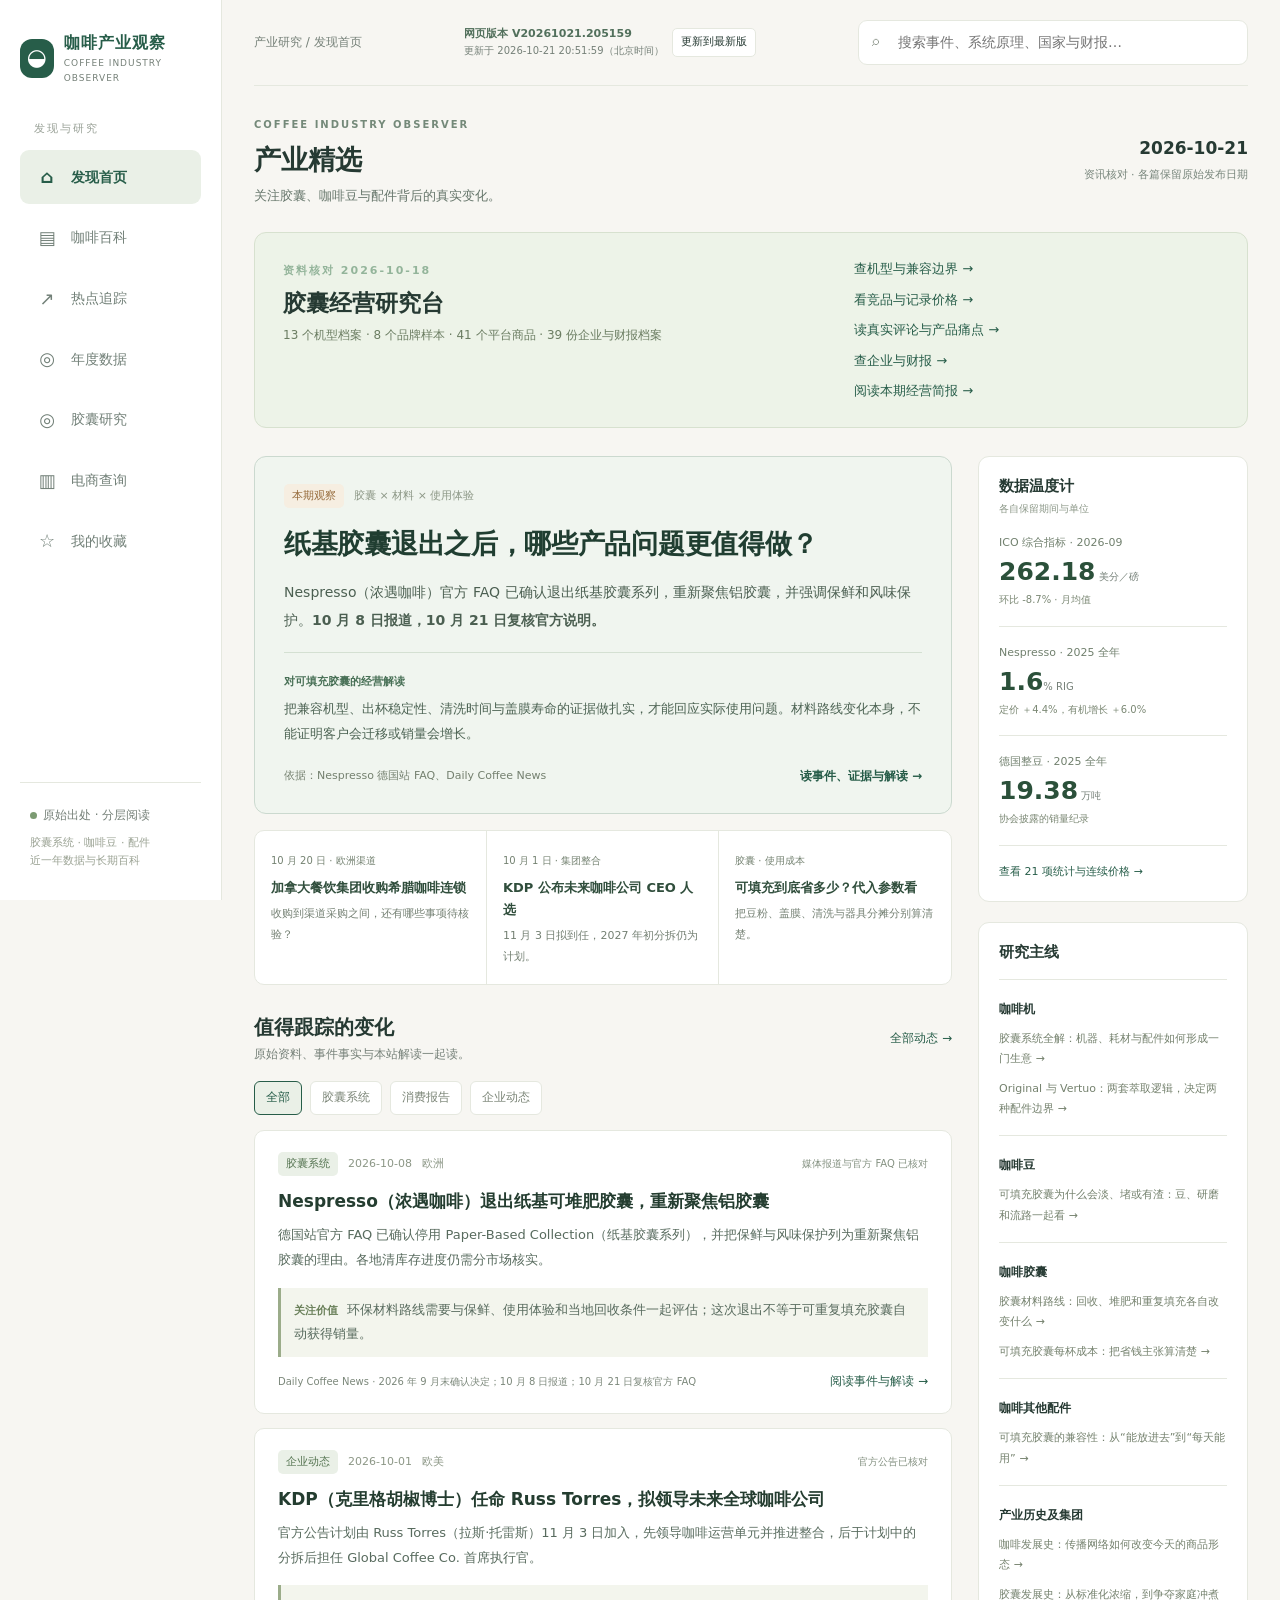
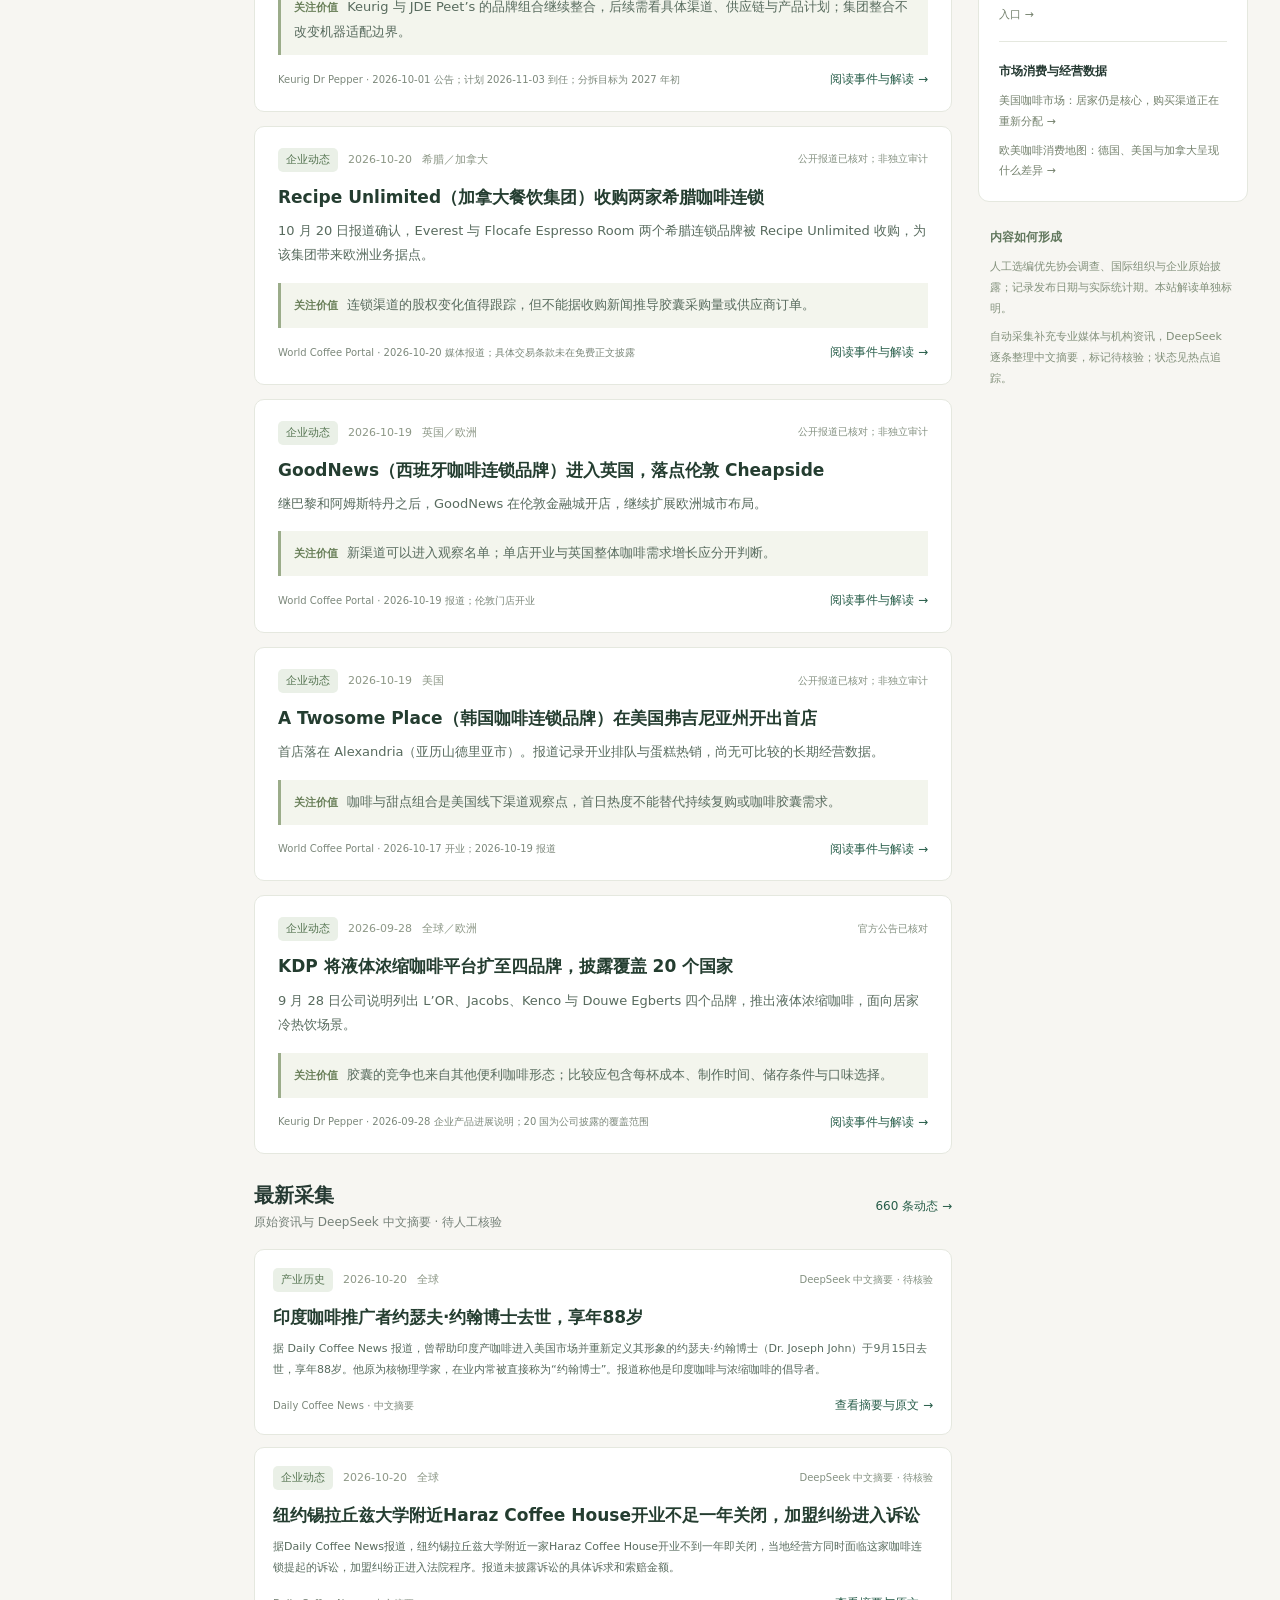
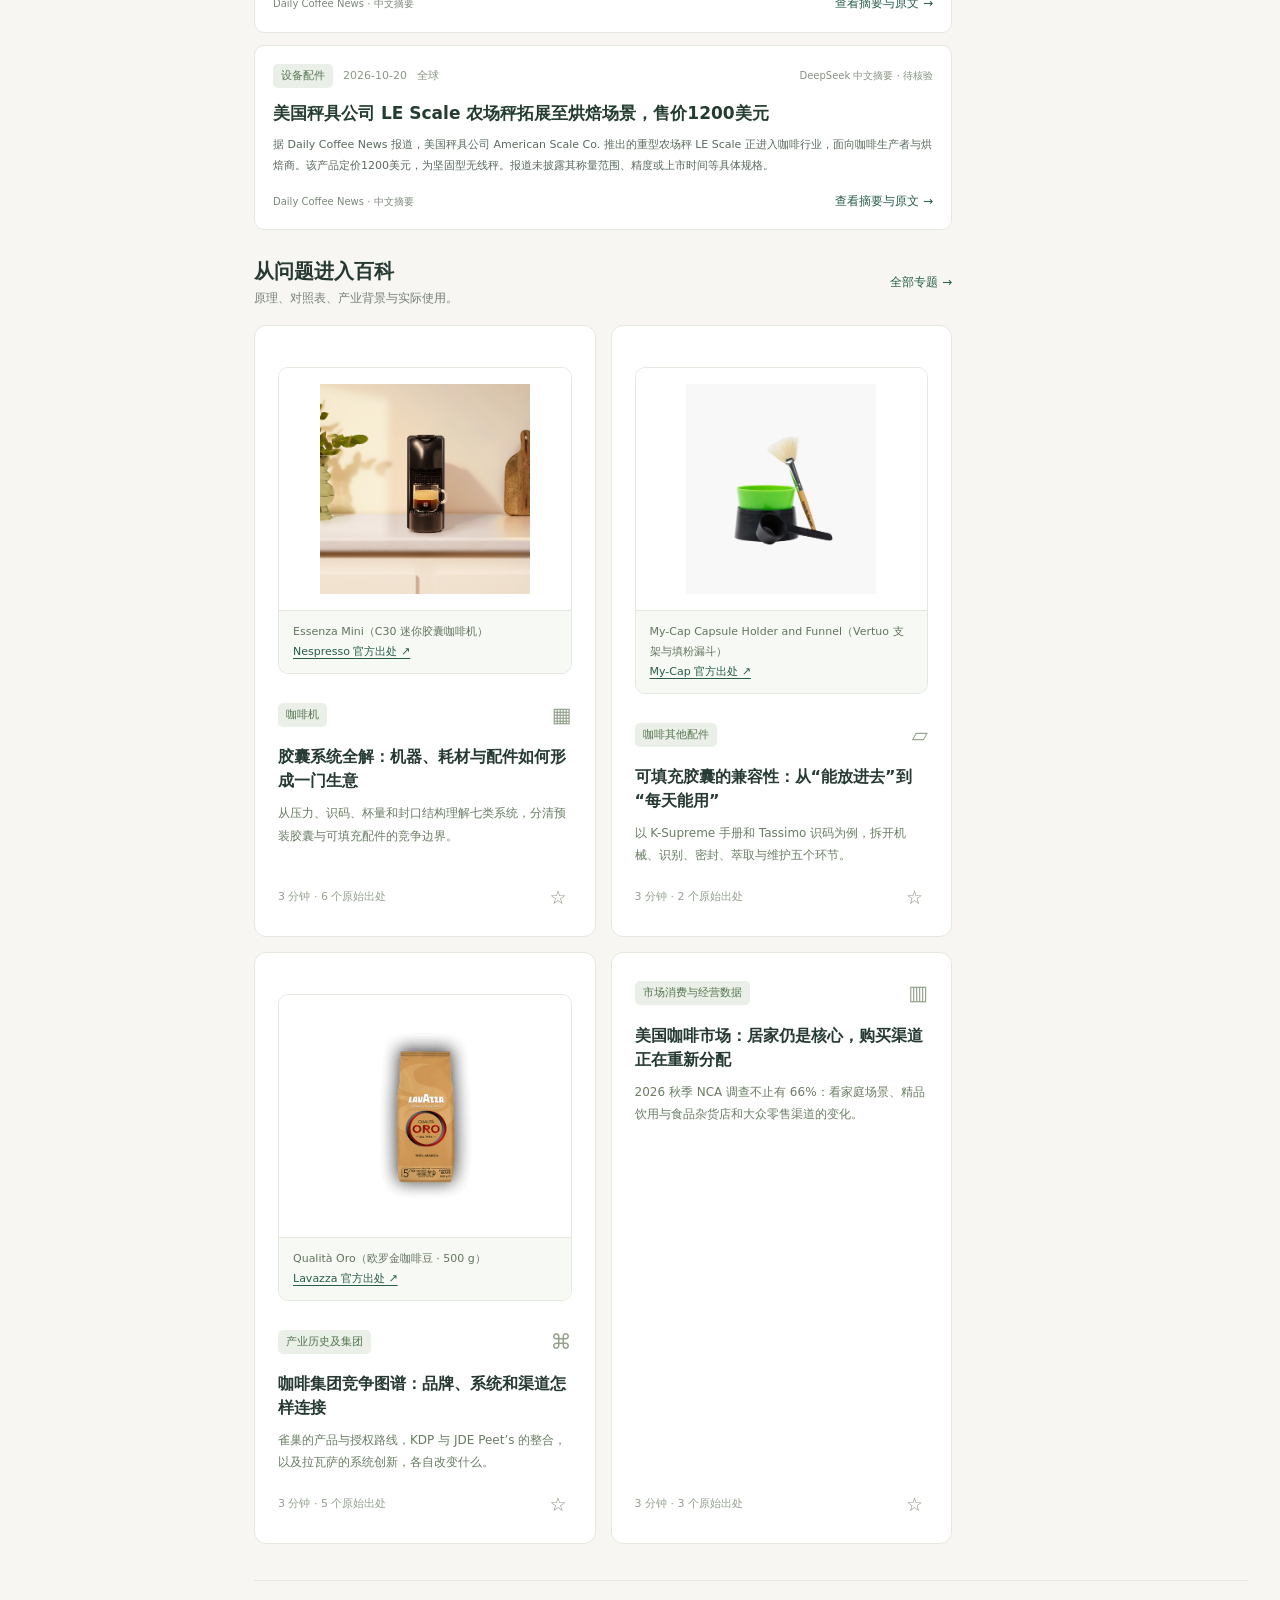
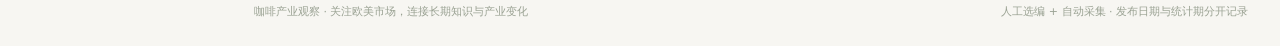
==== commit 52ee6211: "Publish coffee encyclopedia, sourced news and free market research" ====
--- a/index.html
+++ b/index.html
@@ -3,8 +3,8 @@
 <head>
   <meta charset="utf-8"><meta name="viewport" content="width=device-width,initial-scale=1">
   <meta name="coffee-feed" content="./news.json">
-  <meta name="coffee-built-at" content="2026-10-21T12:41:47.044Z">
-  <meta name="coffee-version" content="V20261021.204147">
+  <meta name="coffee-built-at" content="2026-10-21T12:51:59.456Z">
+  <meta name="coffee-version" content="V20261021.205159">
   <meta name="description" content="咖啡产业观察：咖啡百科、胶囊与配件、欧美消费报告和热点追踪。">
   <meta name="coffee-preview-version" content="20261018-official-evidence">
   <title>咖啡产业观察 · 咖啡百科与热点追踪</title>
@@ -33,17 +33,17 @@
     </aside>
     <main class="main">
       <div class="content">
-        <header class="topbar"><a class="mobile-brand" href="#home"><span class="brand-mark">◒</span>咖啡产业观察</a><span class="breadcrumb" id="breadcrumb">产业研究 / 发现首页</span><div class="version-tools"><span id="site-version" class="site-version" title="网页版本生成时间；资讯采集时间见热点追踪"><b>网页版本 V20261021.204147</b><small>更新于 <time datetime="2026-10-21T12:41:47.044Z">2026-10-21 20:41:47</time>（北京时间）</small></span><button type="button" data-check-update>更新到最新版</button></div><label class="search-wrap"><span aria-hidden="true">⌕</span><input id="search" type="search" placeholder="搜索事件、系统原理、国家与财报…" aria-label="搜索百科与热点"></label></header>
+        <header class="topbar"><a class="mobile-brand" href="#home"><span class="brand-mark">◒</span>咖啡产业观察</a><span class="breadcrumb" id="breadcrumb">产业研究 / 发现首页</span><div class="version-tools"><span id="site-version" class="site-version" title="网页版本生成时间；资讯采集时间见热点追踪"><b>网页版本 V20261021.205159</b><small>更新于 <time datetime="2026-10-21T12:51:59.456Z">2026-10-21 20:51:59</time>（北京时间）</small></span><button type="button" data-check-update>更新到最新版</button></div><label class="search-wrap"><span aria-hidden="true">⌕</span><input id="search" type="search" placeholder="搜索事件、系统原理、国家与财报…" aria-label="搜索百科与热点"></label></header>
         <div id="page"></div>
         <footer class="footer"><span>咖啡产业观察 · 关注欧美市场，连接长期知识与产业变化</span><span>人工选编 + 自动采集 · 状态见热点追踪</span></footer>
       </div>
     </main>
   </div>
   <div id="toast" class="toast hidden" role="status"></div>
-  <script src="./content.js?v=bbefdc2081bc"></script>
+  <script src="./content.js?v=b96c4c12bca4"></script>
   <script src="./year-data.js?v=97ce3612d083"></script>
   <script src="./editorial.js?v=886b196d64a3"></script>
-  <script src="./commerce.js?v=c6776038fda3"></script>
+  <script src="./commerce.js?v=1453f82ac3c6"></script>
   <script src="./research.js?v=ca3abcfeff53"></script>
   <script src="./app.js?v=93dadc7554ca"></script>
 </body>
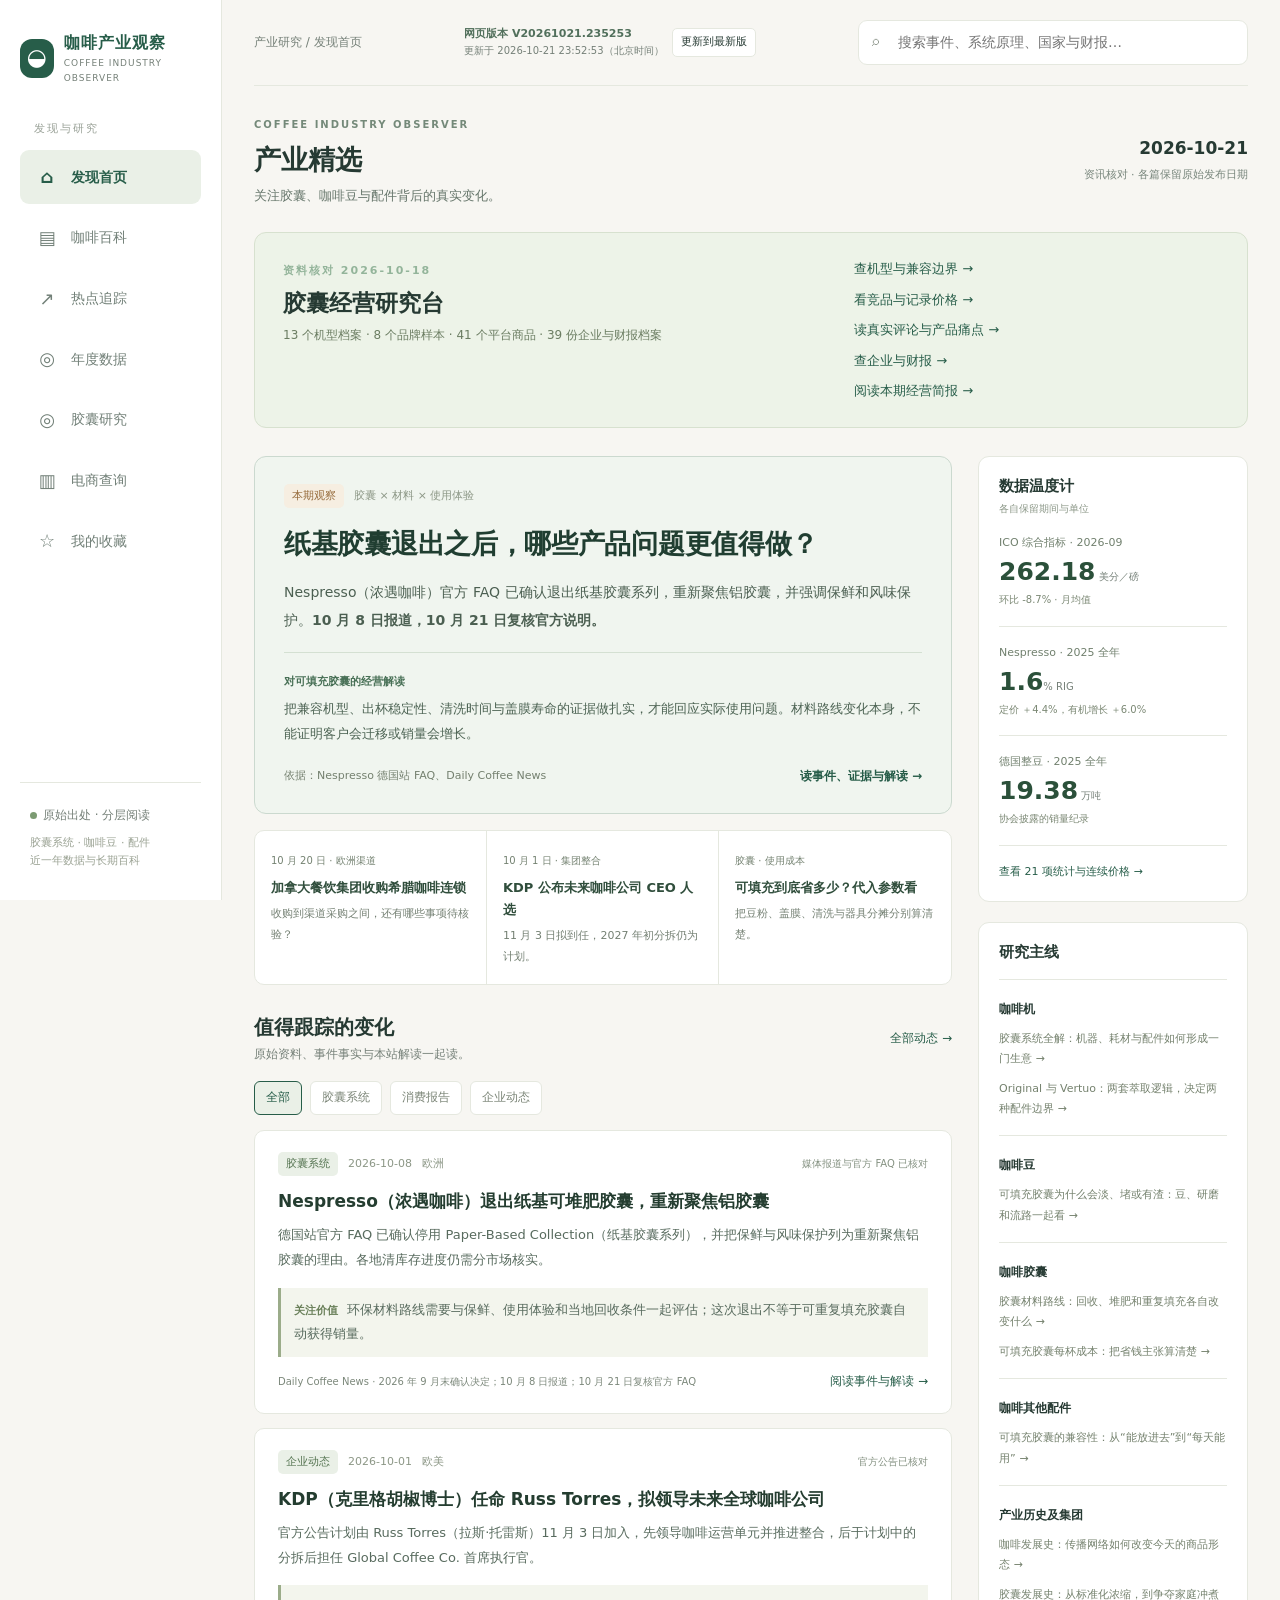
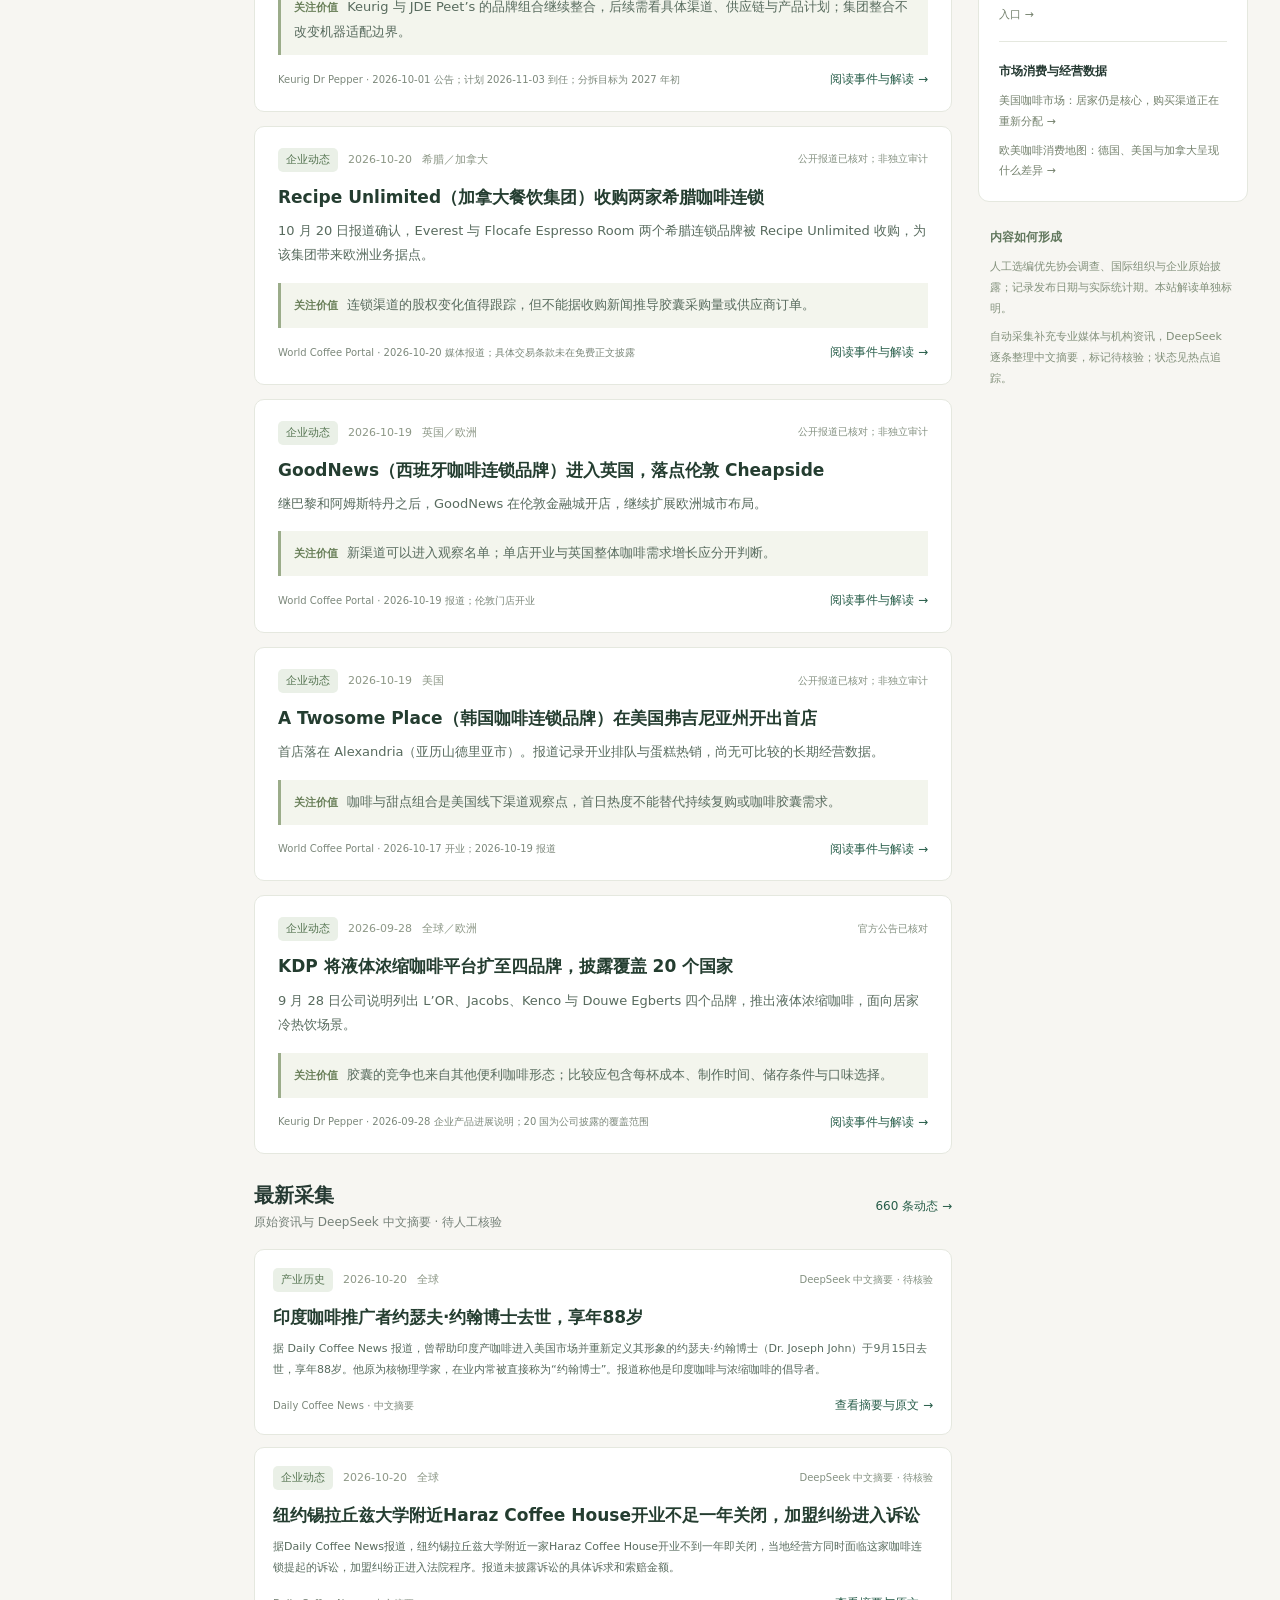
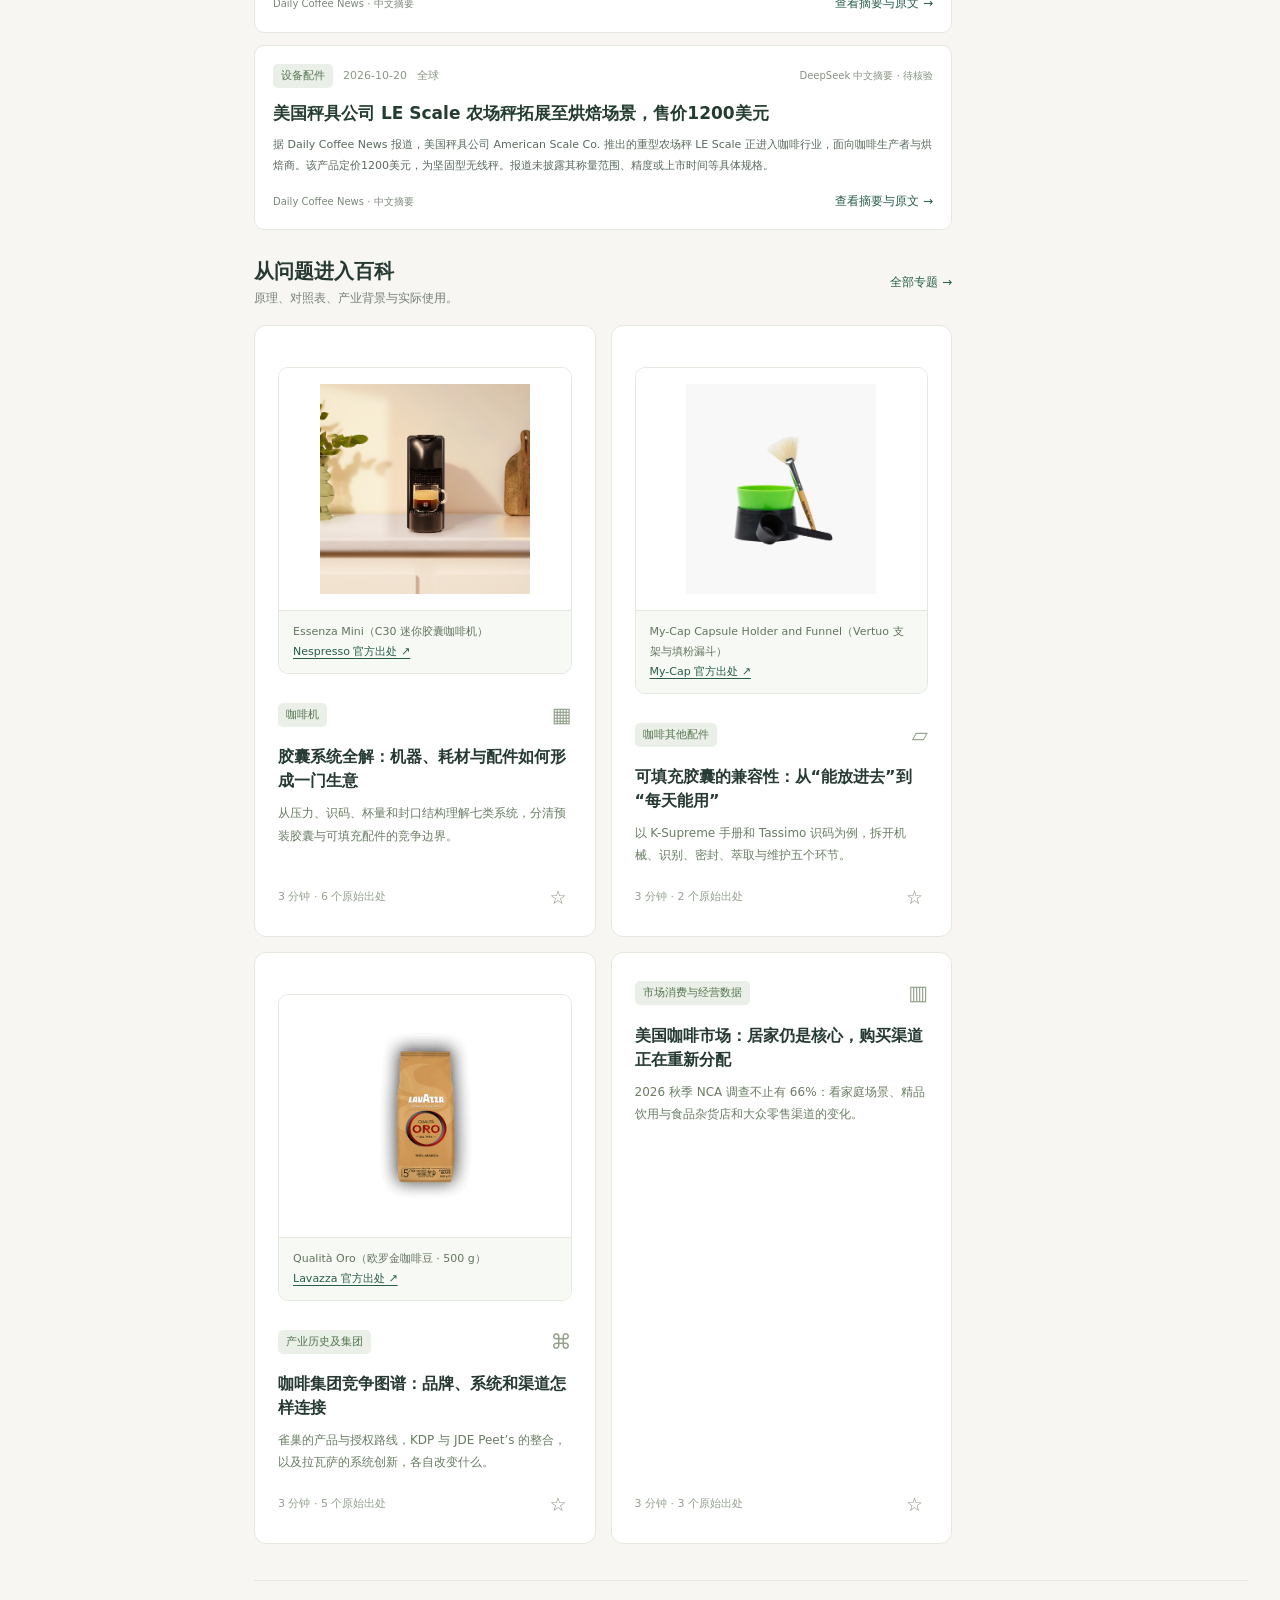
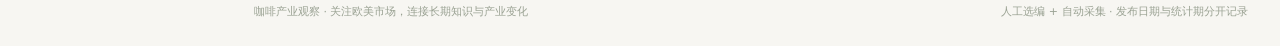
==== commit c8542420: "Publish coffee encyclopedia, sourced news and free market research" ====
--- a/index.html
+++ b/index.html
@@ -3,8 +3,8 @@
 <head>
   <meta charset="utf-8"><meta name="viewport" content="width=device-width,initial-scale=1">
   <meta name="coffee-feed" content="./news.json">
-  <meta name="coffee-built-at" content="2026-10-21T12:51:59.456Z">
-  <meta name="coffee-version" content="V20261021.205159">
+  <meta name="coffee-built-at" content="2026-10-21T15:52:53.235Z">
+  <meta name="coffee-version" content="V20261021.235253">
   <meta name="description" content="咖啡产业观察：咖啡百科、胶囊与配件、欧美消费报告和热点追踪。">
   <meta name="coffee-preview-version" content="20261018-official-evidence">
   <title>咖啡产业观察 · 咖啡百科与热点追踪</title>
@@ -33,17 +33,17 @@
     </aside>
     <main class="main">
       <div class="content">
-        <header class="topbar"><a class="mobile-brand" href="#home"><span class="brand-mark">◒</span>咖啡产业观察</a><span class="breadcrumb" id="breadcrumb">产业研究 / 发现首页</span><div class="version-tools"><span id="site-version" class="site-version" title="网页版本生成时间；资讯采集时间见热点追踪"><b>网页版本 V20261021.205159</b><small>更新于 <time datetime="2026-10-21T12:51:59.456Z">2026-10-21 20:51:59</time>（北京时间）</small></span><button type="button" data-check-update>更新到最新版</button></div><label class="search-wrap"><span aria-hidden="true">⌕</span><input id="search" type="search" placeholder="搜索事件、系统原理、国家与财报…" aria-label="搜索百科与热点"></label></header>
+        <header class="topbar"><a class="mobile-brand" href="#home"><span class="brand-mark">◒</span>咖啡产业观察</a><span class="breadcrumb" id="breadcrumb">产业研究 / 发现首页</span><div class="version-tools"><span id="site-version" class="site-version" title="网页版本生成时间；资讯采集时间见热点追踪"><b>网页版本 V20261021.235253</b><small>更新于 <time datetime="2026-10-21T15:52:53.235Z">2026-10-21 23:52:53</time>（北京时间）</small></span><button type="button" data-check-update>更新到最新版</button></div><label class="search-wrap"><span aria-hidden="true">⌕</span><input id="search" type="search" placeholder="搜索事件、系统原理、国家与财报…" aria-label="搜索百科与热点"></label></header>
         <div id="page"></div>
         <footer class="footer"><span>咖啡产业观察 · 关注欧美市场，连接长期知识与产业变化</span><span>人工选编 + 自动采集 · 状态见热点追踪</span></footer>
       </div>
     </main>
   </div>
   <div id="toast" class="toast hidden" role="status"></div>
-  <script src="./content.js?v=b96c4c12bca4"></script>
+  <script src="./content.js?v=a69cd34e4622"></script>
   <script src="./year-data.js?v=97ce3612d083"></script>
   <script src="./editorial.js?v=886b196d64a3"></script>
-  <script src="./commerce.js?v=1453f82ac3c6"></script>
+  <script src="./commerce.js?v=c8c7f717a836"></script>
   <script src="./research.js?v=ca3abcfeff53"></script>
   <script src="./app.js?v=93dadc7554ca"></script>
 </body>
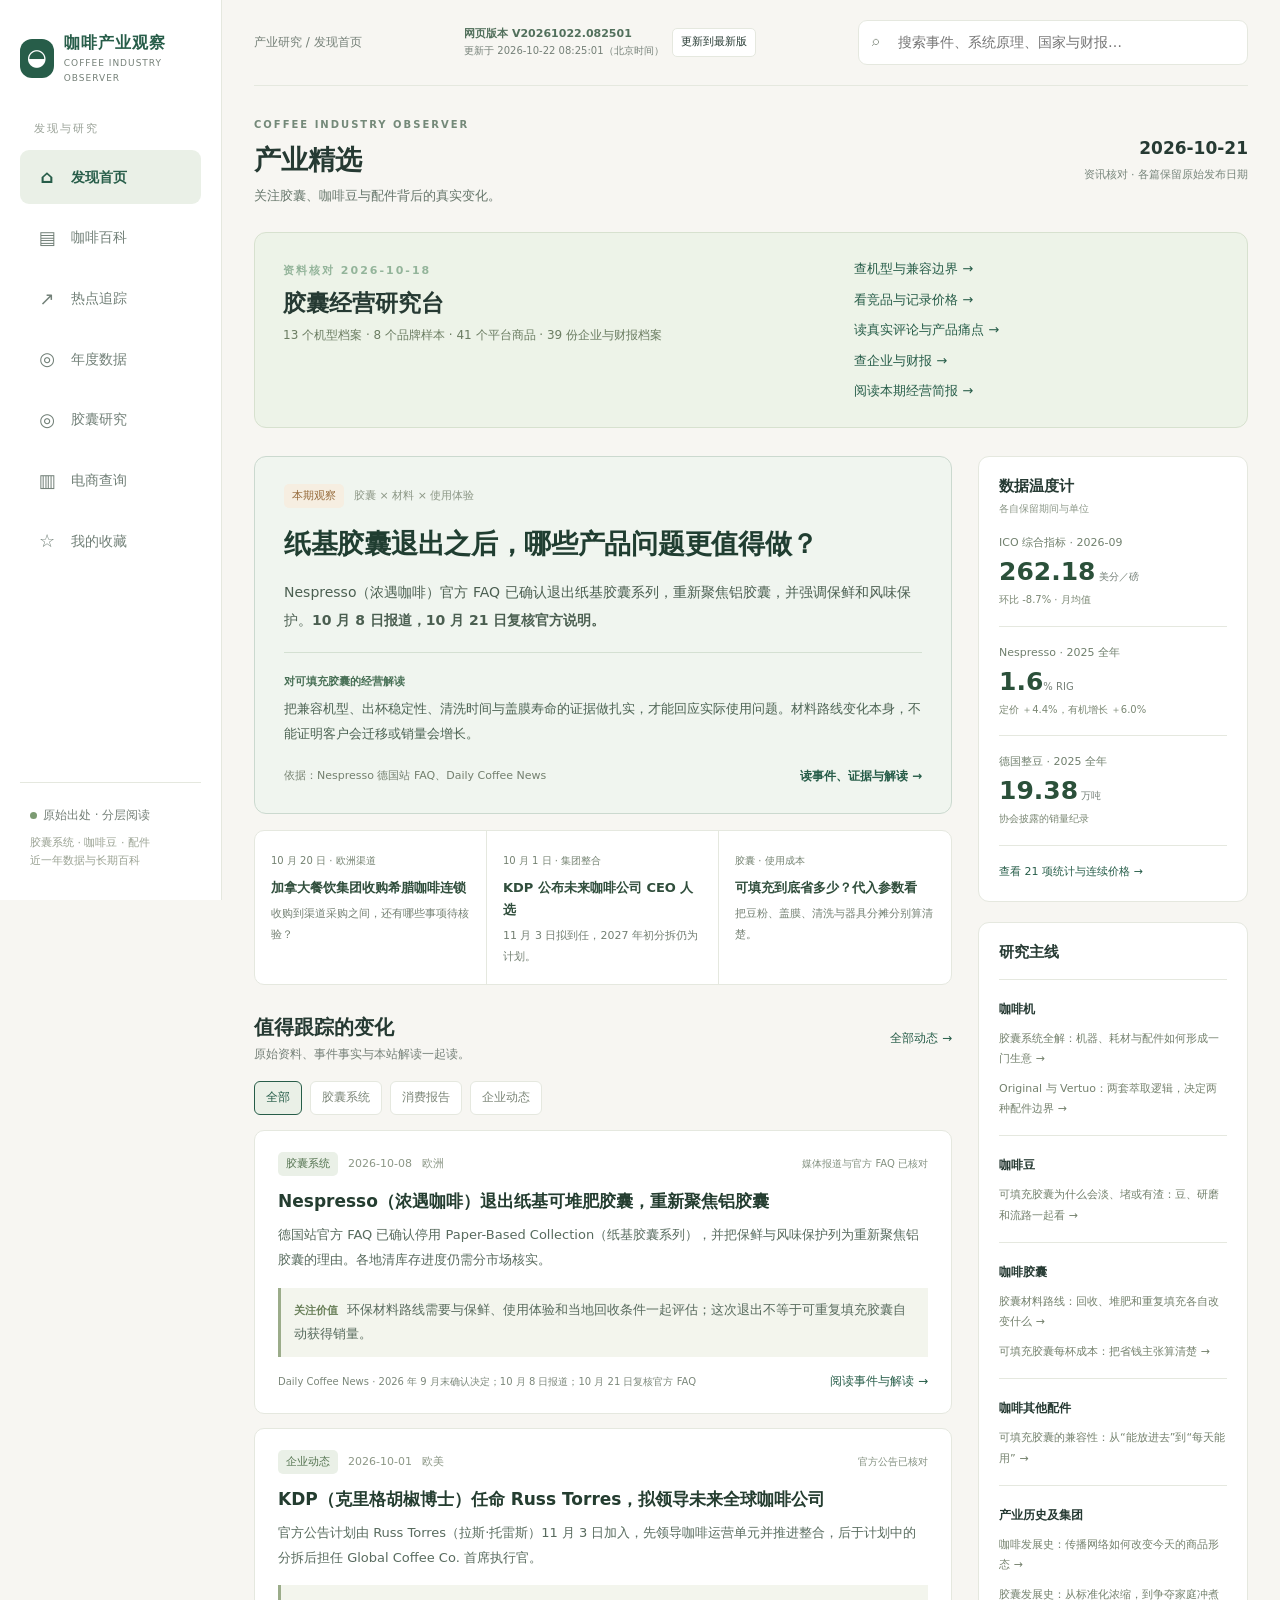
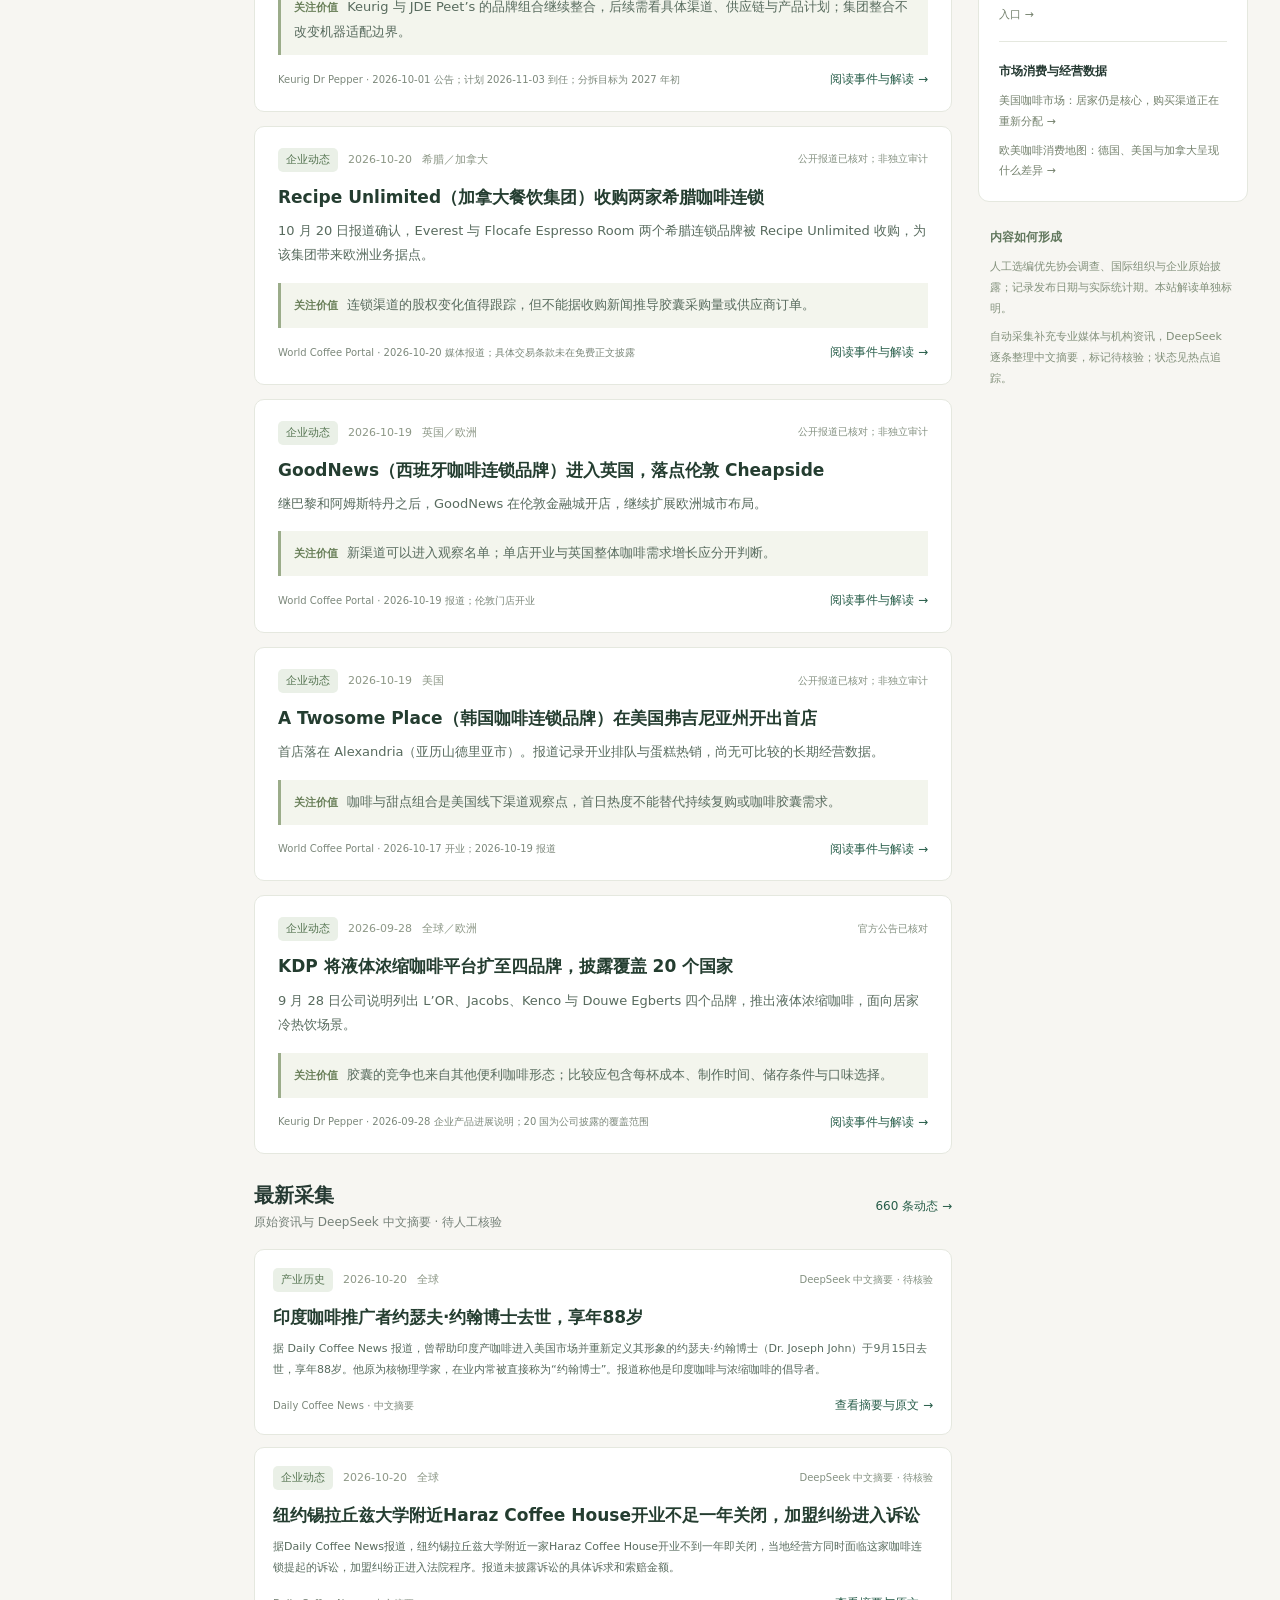
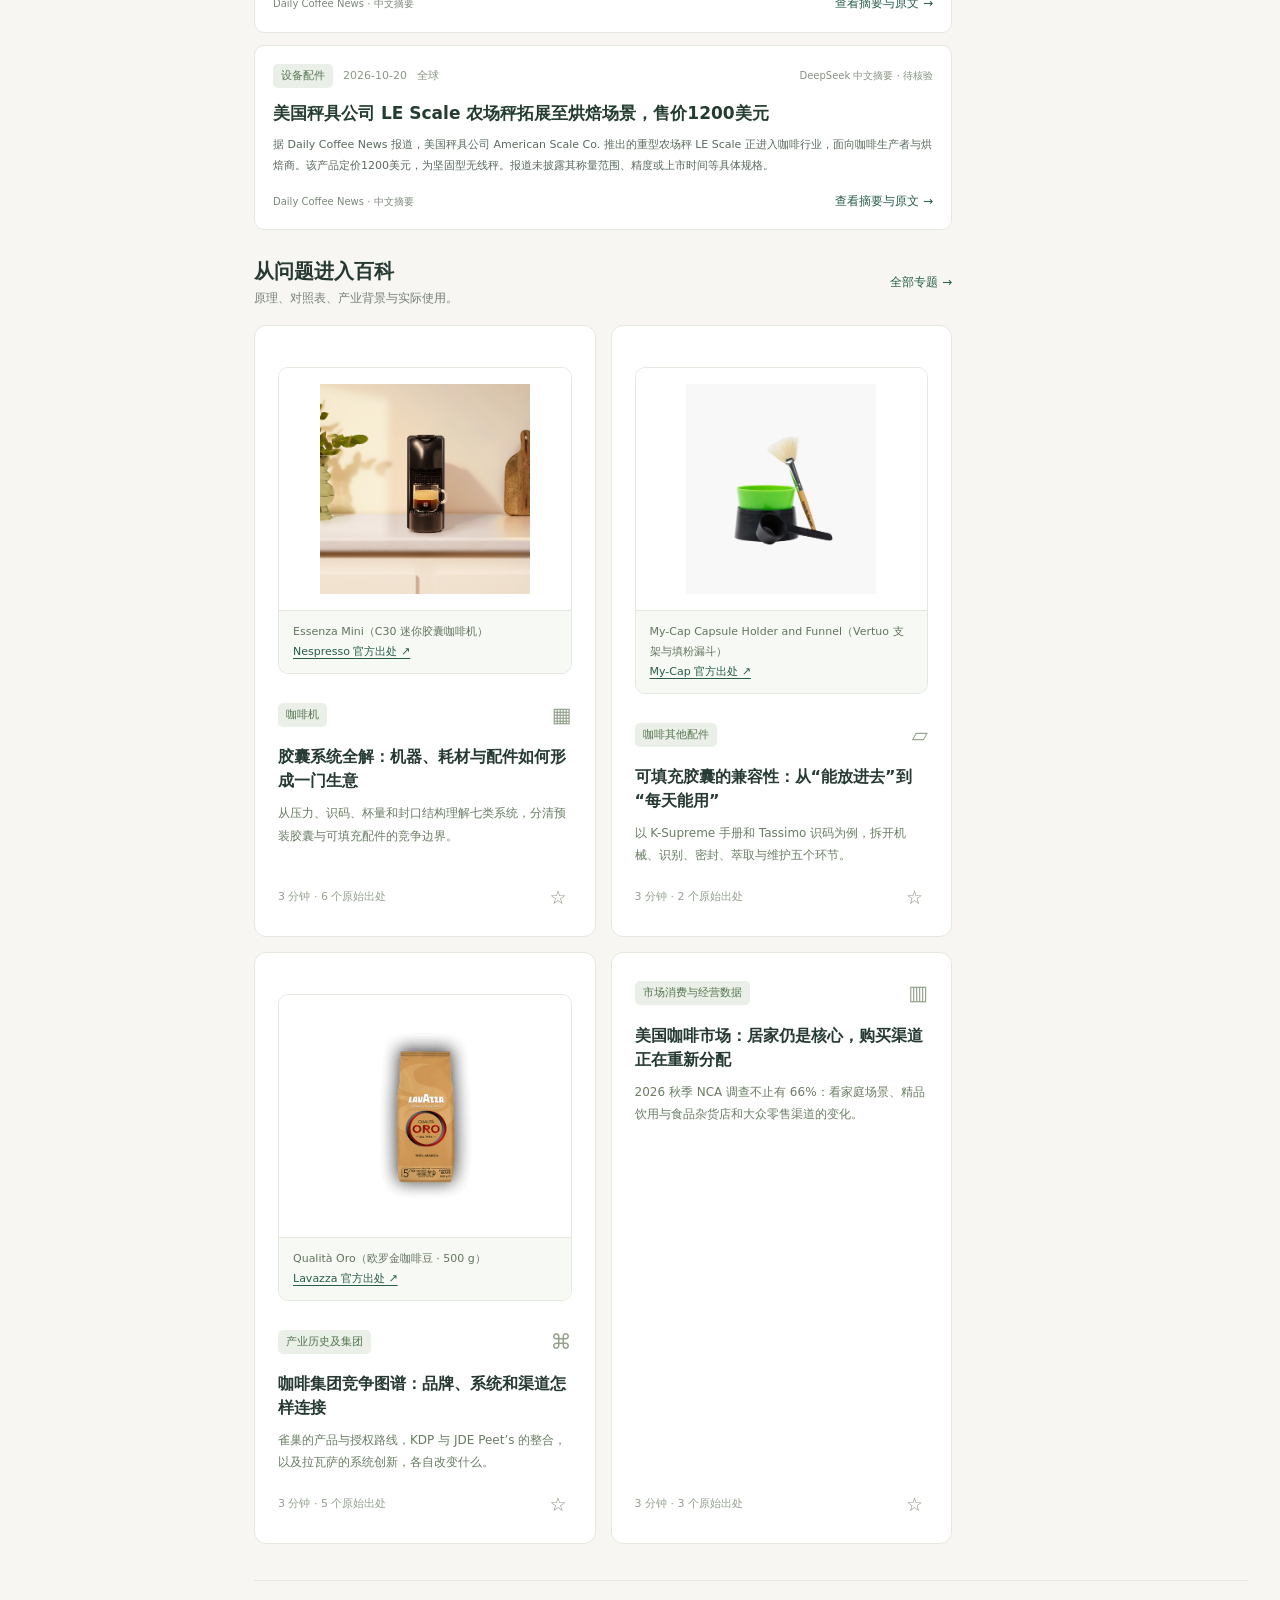
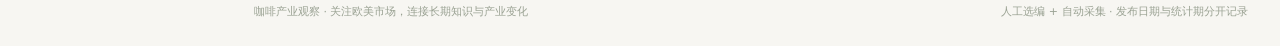
==== commit bb0e01e9: "Publish coffee encyclopedia, sourced news and free market research" ====
--- a/index.html
+++ b/index.html
@@ -3,8 +3,8 @@
 <head>
   <meta charset="utf-8"><meta name="viewport" content="width=device-width,initial-scale=1">
   <meta name="coffee-feed" content="./news.json">
-  <meta name="coffee-built-at" content="2026-10-21T15:52:53.235Z">
-  <meta name="coffee-version" content="V20261021.235253">
+  <meta name="coffee-built-at" content="2026-10-22T00:25:01.743Z">
+  <meta name="coffee-version" content="V20261022.082501">
   <meta name="description" content="咖啡产业观察：咖啡百科、胶囊与配件、欧美消费报告和热点追踪。">
   <meta name="coffee-preview-version" content="20261018-official-evidence">
   <title>咖啡产业观察 · 咖啡百科与热点追踪</title>
@@ -33,17 +33,17 @@
     </aside>
     <main class="main">
       <div class="content">
-        <header class="topbar"><a class="mobile-brand" href="#home"><span class="brand-mark">◒</span>咖啡产业观察</a><span class="breadcrumb" id="breadcrumb">产业研究 / 发现首页</span><div class="version-tools"><span id="site-version" class="site-version" title="网页版本生成时间；资讯采集时间见热点追踪"><b>网页版本 V20261021.235253</b><small>更新于 <time datetime="2026-10-21T15:52:53.235Z">2026-10-21 23:52:53</time>（北京时间）</small></span><button type="button" data-check-update>更新到最新版</button></div><label class="search-wrap"><span aria-hidden="true">⌕</span><input id="search" type="search" placeholder="搜索事件、系统原理、国家与财报…" aria-label="搜索百科与热点"></label></header>
+        <header class="topbar"><a class="mobile-brand" href="#home"><span class="brand-mark">◒</span>咖啡产业观察</a><span class="breadcrumb" id="breadcrumb">产业研究 / 发现首页</span><div class="version-tools"><span id="site-version" class="site-version" title="网页版本生成时间；资讯采集时间见热点追踪"><b>网页版本 V20261022.082501</b><small>更新于 <time datetime="2026-10-22T00:25:01.743Z">2026-10-22 08:25:01</time>（北京时间）</small></span><button type="button" data-check-update>更新到最新版</button></div><label class="search-wrap"><span aria-hidden="true">⌕</span><input id="search" type="search" placeholder="搜索事件、系统原理、国家与财报…" aria-label="搜索百科与热点"></label></header>
         <div id="page"></div>
         <footer class="footer"><span>咖啡产业观察 · 关注欧美市场，连接长期知识与产业变化</span><span>人工选编 + 自动采集 · 状态见热点追踪</span></footer>
       </div>
     </main>
   </div>
   <div id="toast" class="toast hidden" role="status"></div>
-  <script src="./content.js?v=a69cd34e4622"></script>
+  <script src="./content.js?v=4e3ca211c63e"></script>
   <script src="./year-data.js?v=97ce3612d083"></script>
   <script src="./editorial.js?v=886b196d64a3"></script>
-  <script src="./commerce.js?v=c8c7f717a836"></script>
+  <script src="./commerce.js?v=ee5989f4bf8e"></script>
   <script src="./research.js?v=ca3abcfeff53"></script>
   <script src="./app.js?v=93dadc7554ca"></script>
 </body>
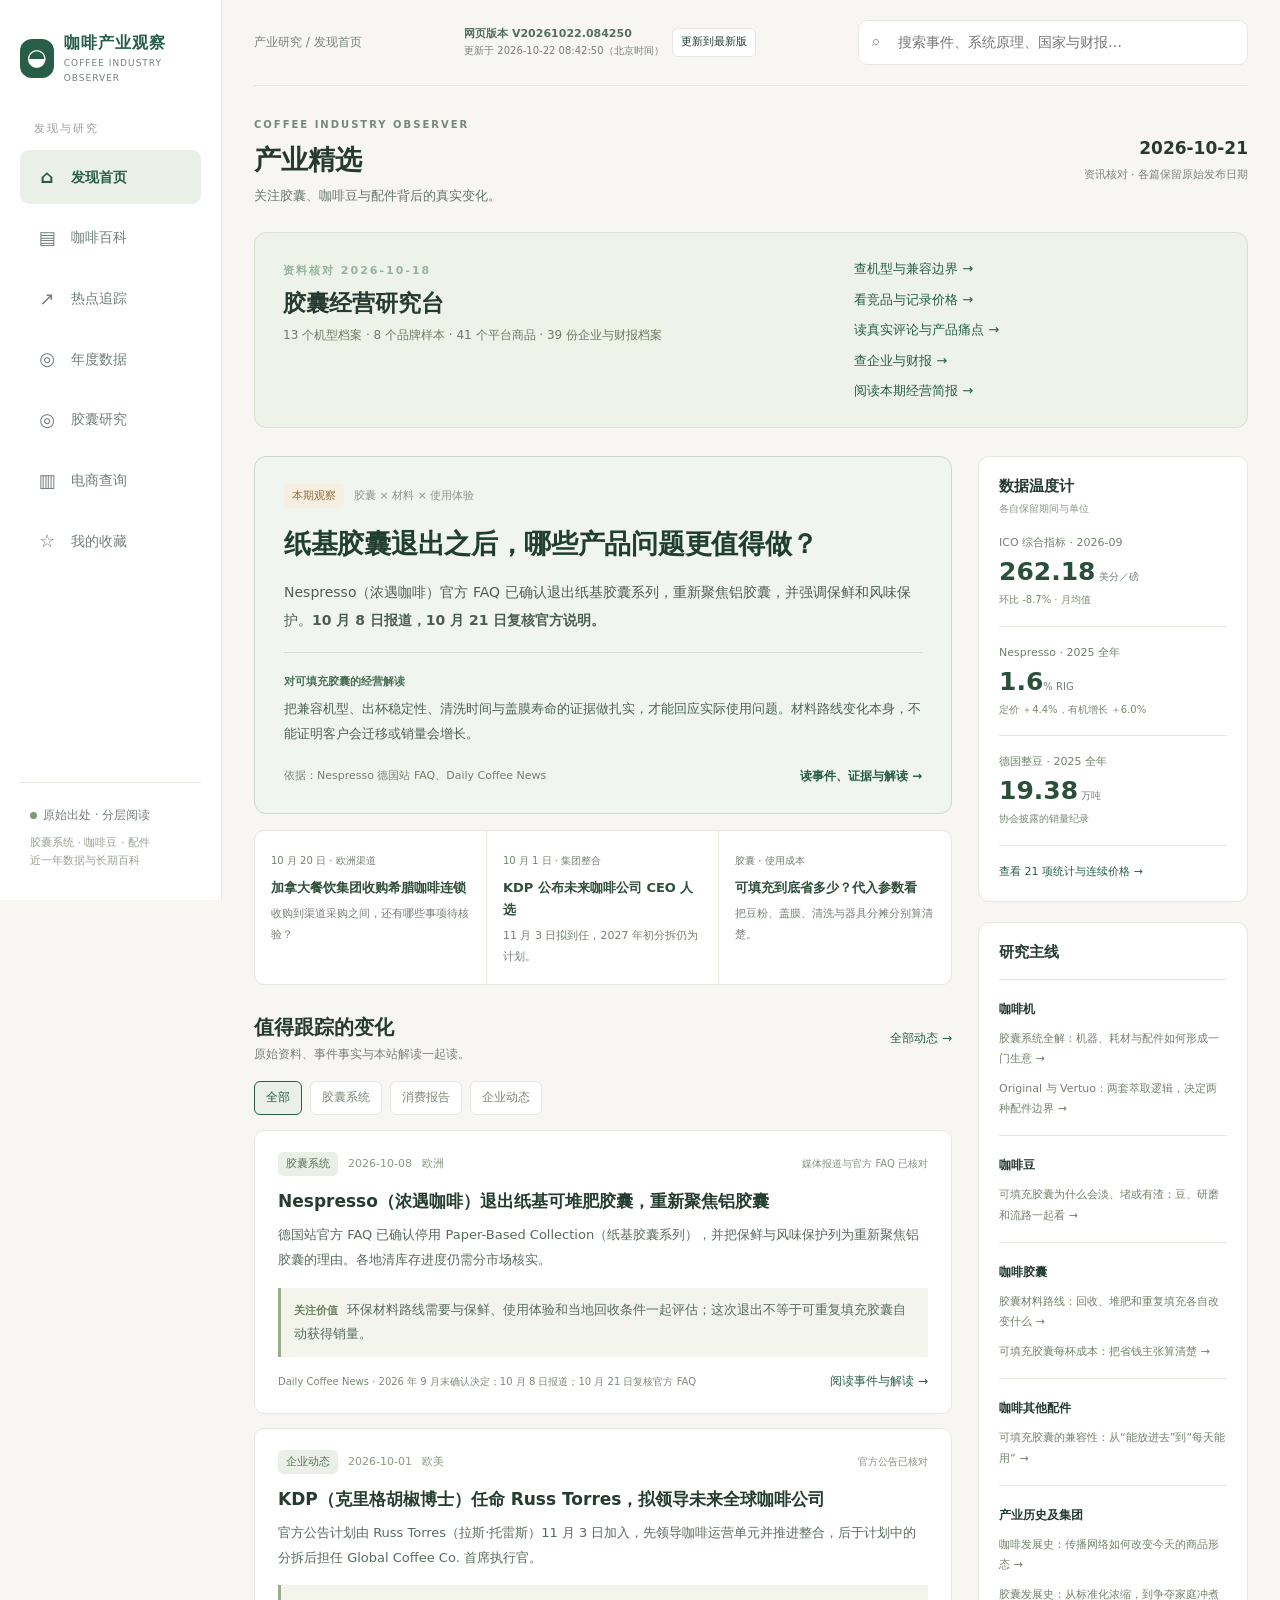
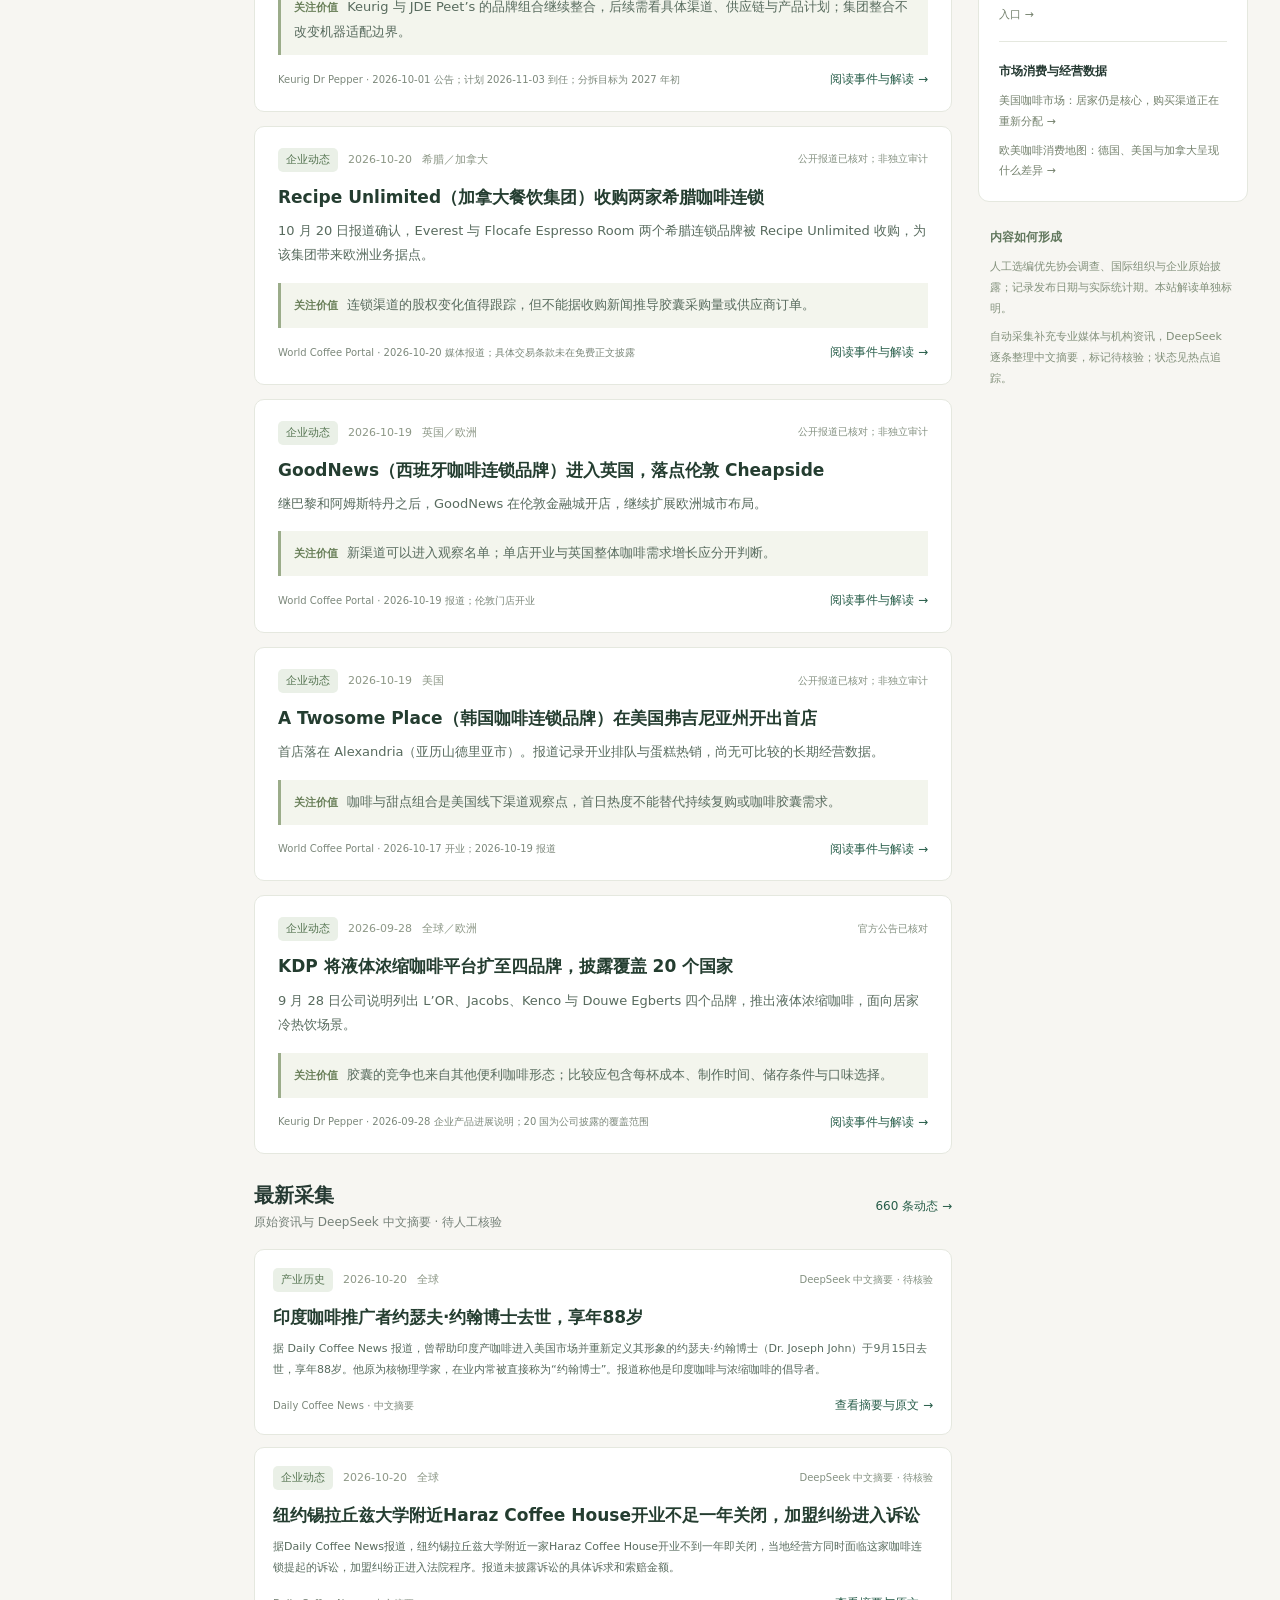
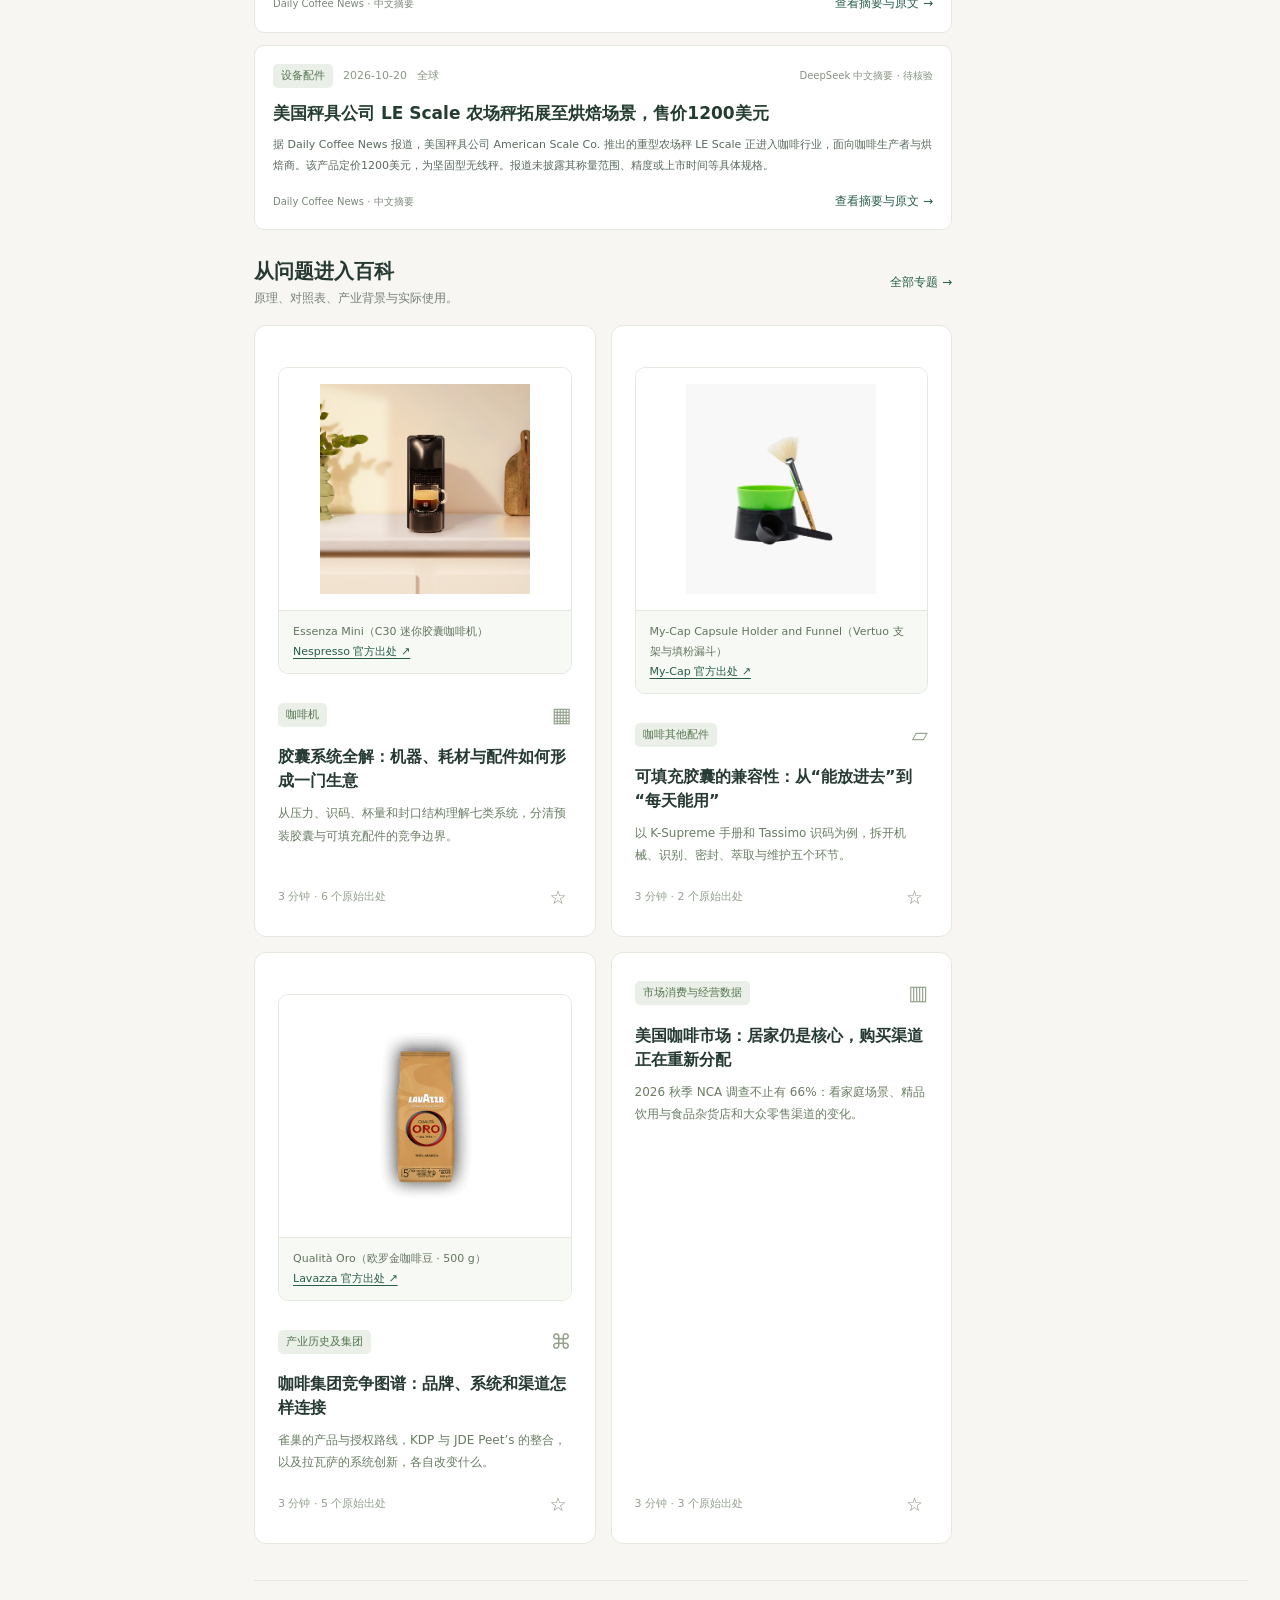
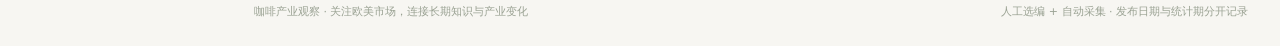
==== commit 951d6ae2: "Publish coffee encyclopedia, sourced news and free market research" ====
--- a/index.html
+++ b/index.html
@@ -3,8 +3,8 @@
 <head>
   <meta charset="utf-8"><meta name="viewport" content="width=device-width,initial-scale=1">
   <meta name="coffee-feed" content="./news.json">
-  <meta name="coffee-built-at" content="2026-10-22T00:25:01.743Z">
-  <meta name="coffee-version" content="V20261022.082501">
+  <meta name="coffee-built-at" content="2026-10-22T00:42:50.179Z">
+  <meta name="coffee-version" content="V20261022.084250">
   <meta name="description" content="咖啡产业观察：咖啡百科、胶囊与配件、欧美消费报告和热点追踪。">
   <meta name="coffee-preview-version" content="20261018-official-evidence">
   <title>咖啡产业观察 · 咖啡百科与热点追踪</title>
@@ -33,17 +33,17 @@
     </aside>
     <main class="main">
       <div class="content">
-        <header class="topbar"><a class="mobile-brand" href="#home"><span class="brand-mark">◒</span>咖啡产业观察</a><span class="breadcrumb" id="breadcrumb">产业研究 / 发现首页</span><div class="version-tools"><span id="site-version" class="site-version" title="网页版本生成时间；资讯采集时间见热点追踪"><b>网页版本 V20261022.082501</b><small>更新于 <time datetime="2026-10-22T00:25:01.743Z">2026-10-22 08:25:01</time>（北京时间）</small></span><button type="button" data-check-update>更新到最新版</button></div><label class="search-wrap"><span aria-hidden="true">⌕</span><input id="search" type="search" placeholder="搜索事件、系统原理、国家与财报…" aria-label="搜索百科与热点"></label></header>
+        <header class="topbar"><a class="mobile-brand" href="#home"><span class="brand-mark">◒</span>咖啡产业观察</a><span class="breadcrumb" id="breadcrumb">产业研究 / 发现首页</span><div class="version-tools"><span id="site-version" class="site-version" title="网页版本生成时间；资讯采集时间见热点追踪"><b>网页版本 V20261022.084250</b><small>更新于 <time datetime="2026-10-22T00:42:50.179Z">2026-10-22 08:42:50</time>（北京时间）</small></span><button type="button" data-check-update>更新到最新版</button></div><label class="search-wrap"><span aria-hidden="true">⌕</span><input id="search" type="search" placeholder="搜索事件、系统原理、国家与财报…" aria-label="搜索百科与热点"></label></header>
         <div id="page"></div>
         <footer class="footer"><span>咖啡产业观察 · 关注欧美市场，连接长期知识与产业变化</span><span>人工选编 + 自动采集 · 状态见热点追踪</span></footer>
       </div>
     </main>
   </div>
   <div id="toast" class="toast hidden" role="status"></div>
-  <script src="./content.js?v=4e3ca211c63e"></script>
+  <script src="./content.js?v=bf2903c5a0a3"></script>
   <script src="./year-data.js?v=97ce3612d083"></script>
   <script src="./editorial.js?v=886b196d64a3"></script>
-  <script src="./commerce.js?v=ee5989f4bf8e"></script>
+  <script src="./commerce.js?v=8e8a0908fbd1"></script>
   <script src="./research.js?v=ca3abcfeff53"></script>
   <script src="./app.js?v=93dadc7554ca"></script>
 </body>
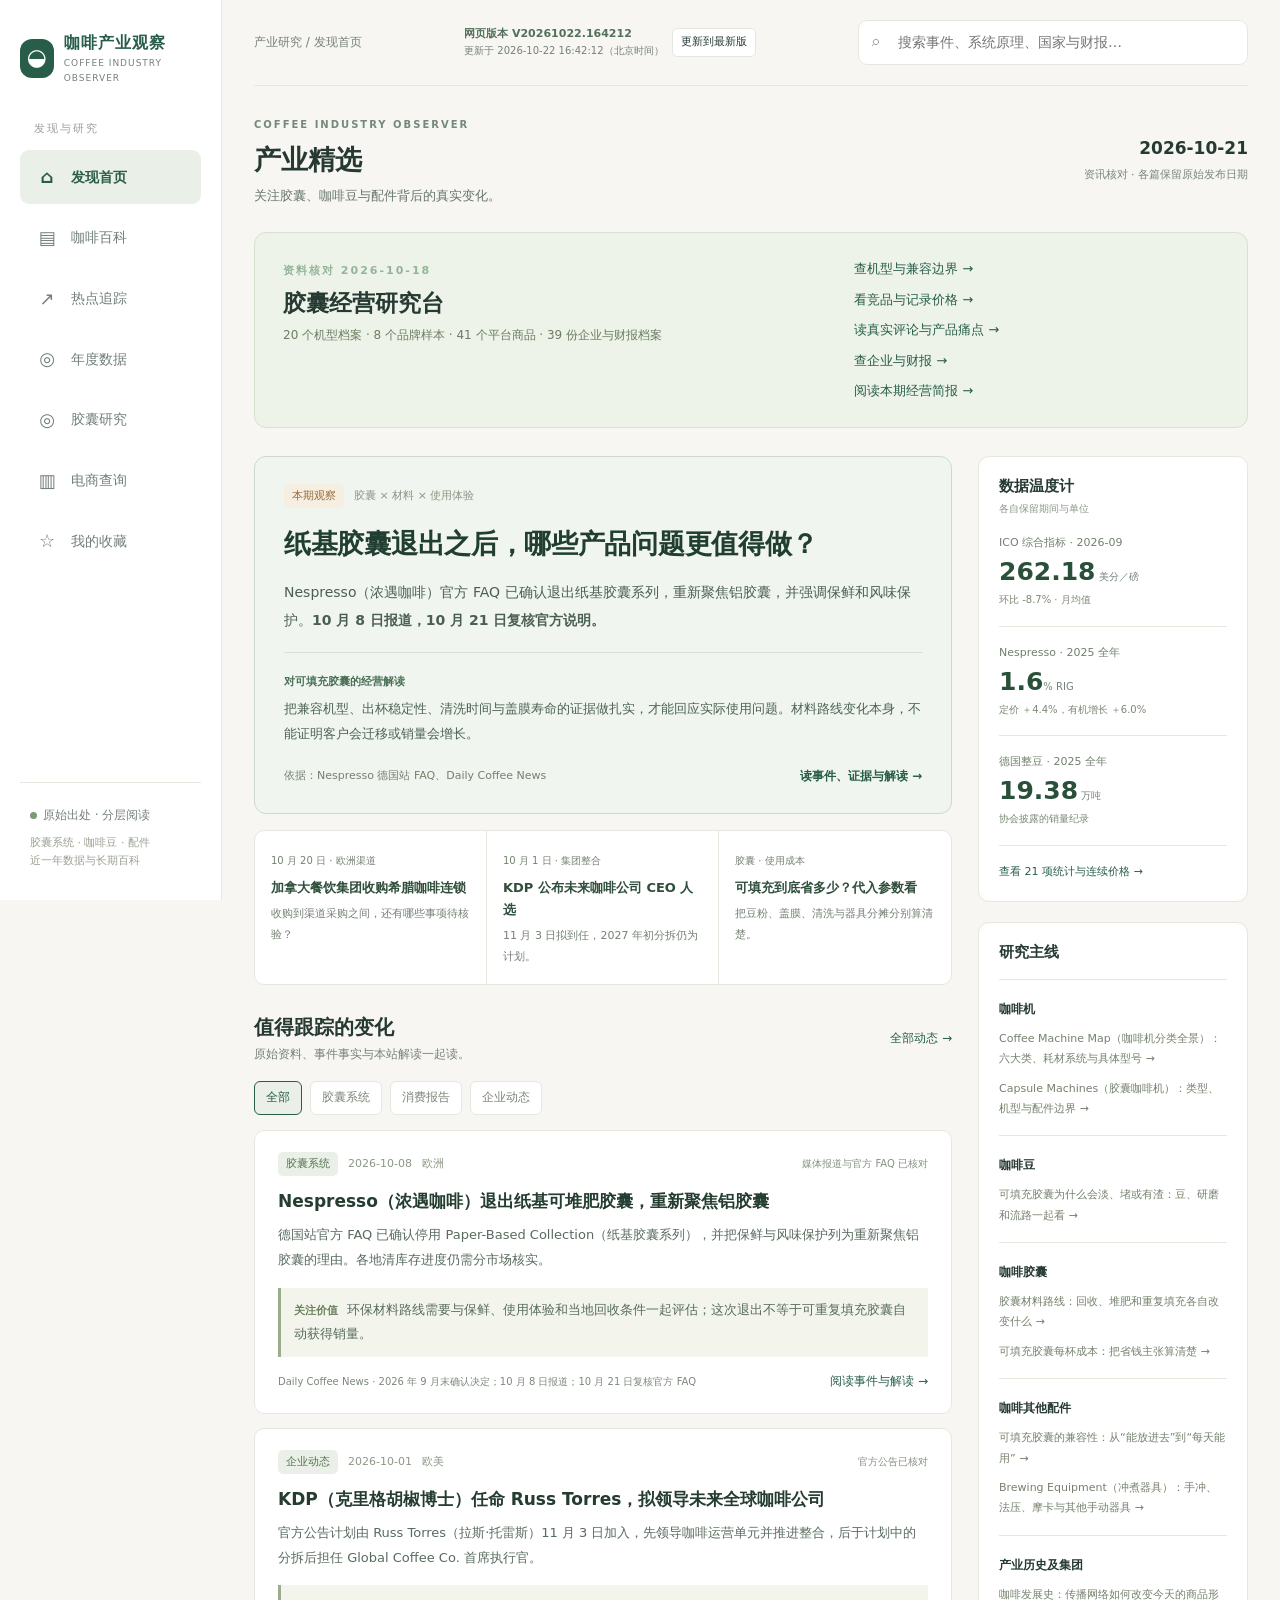
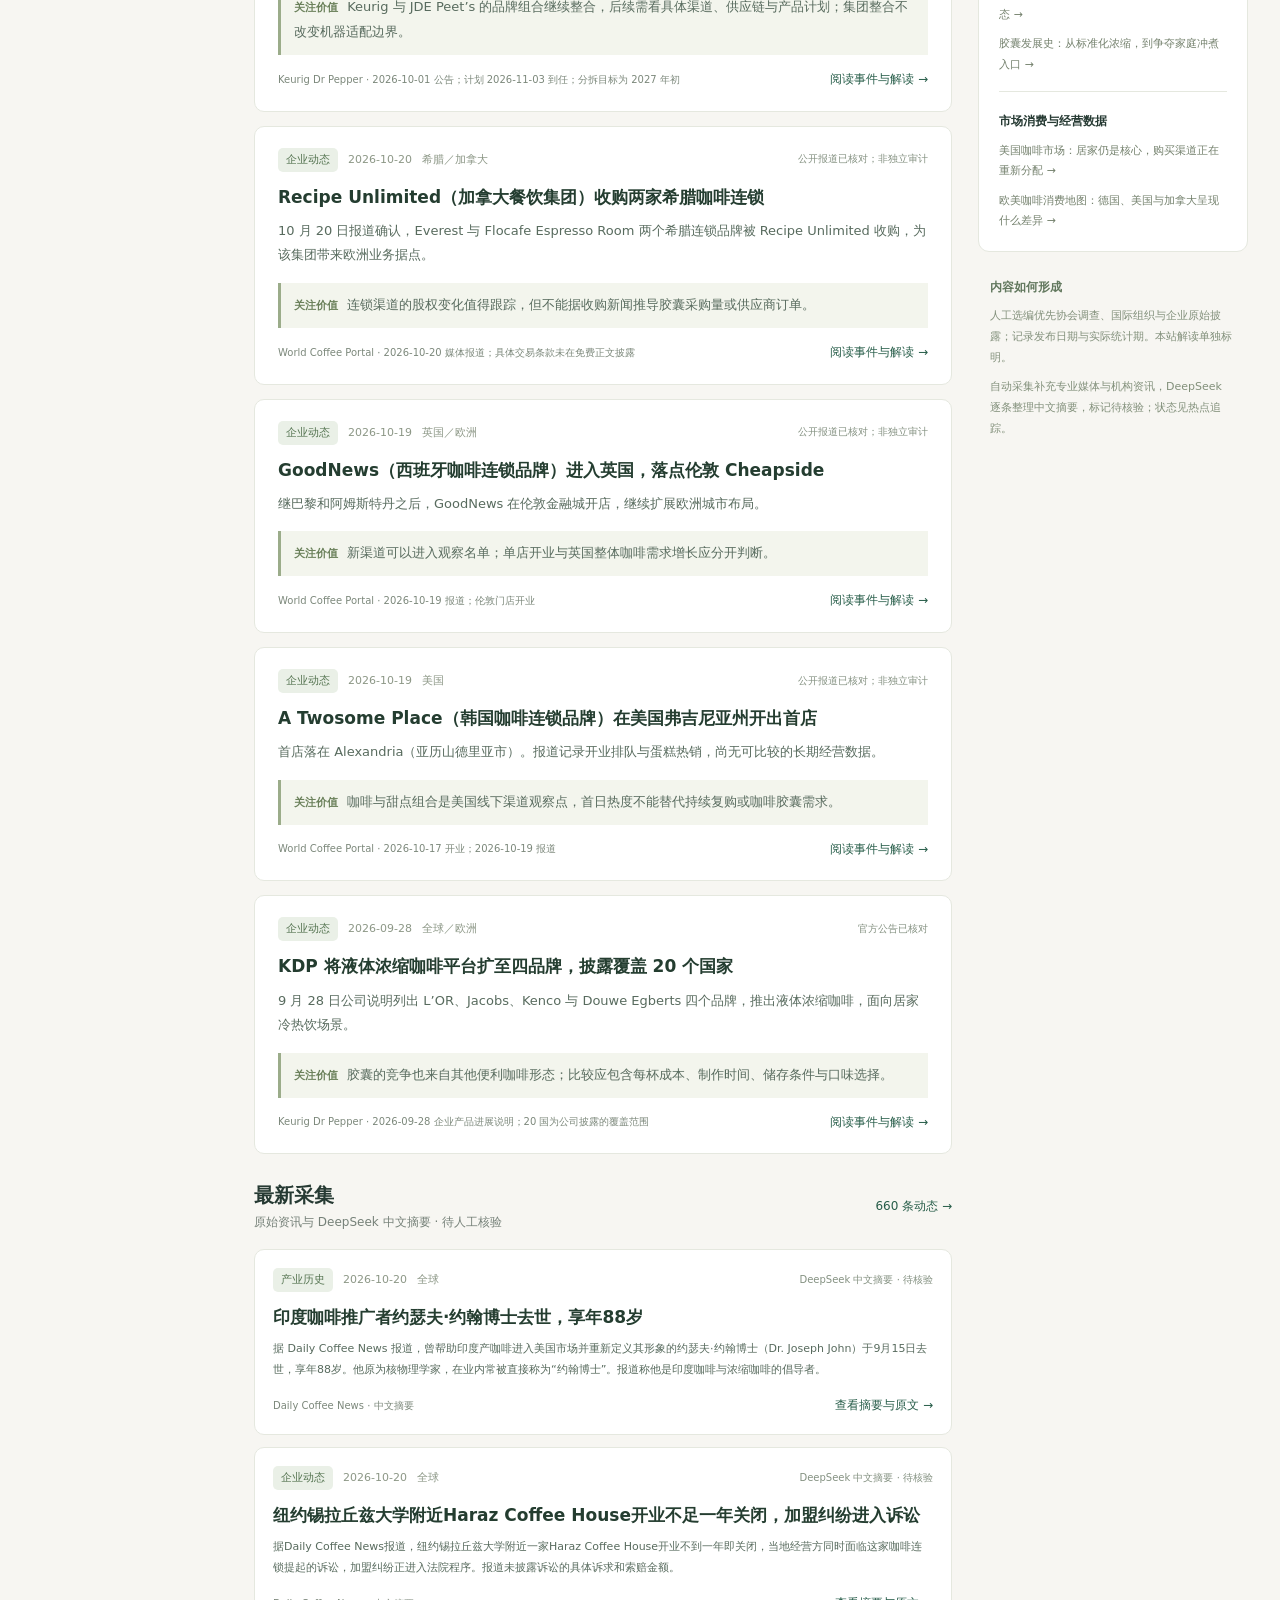
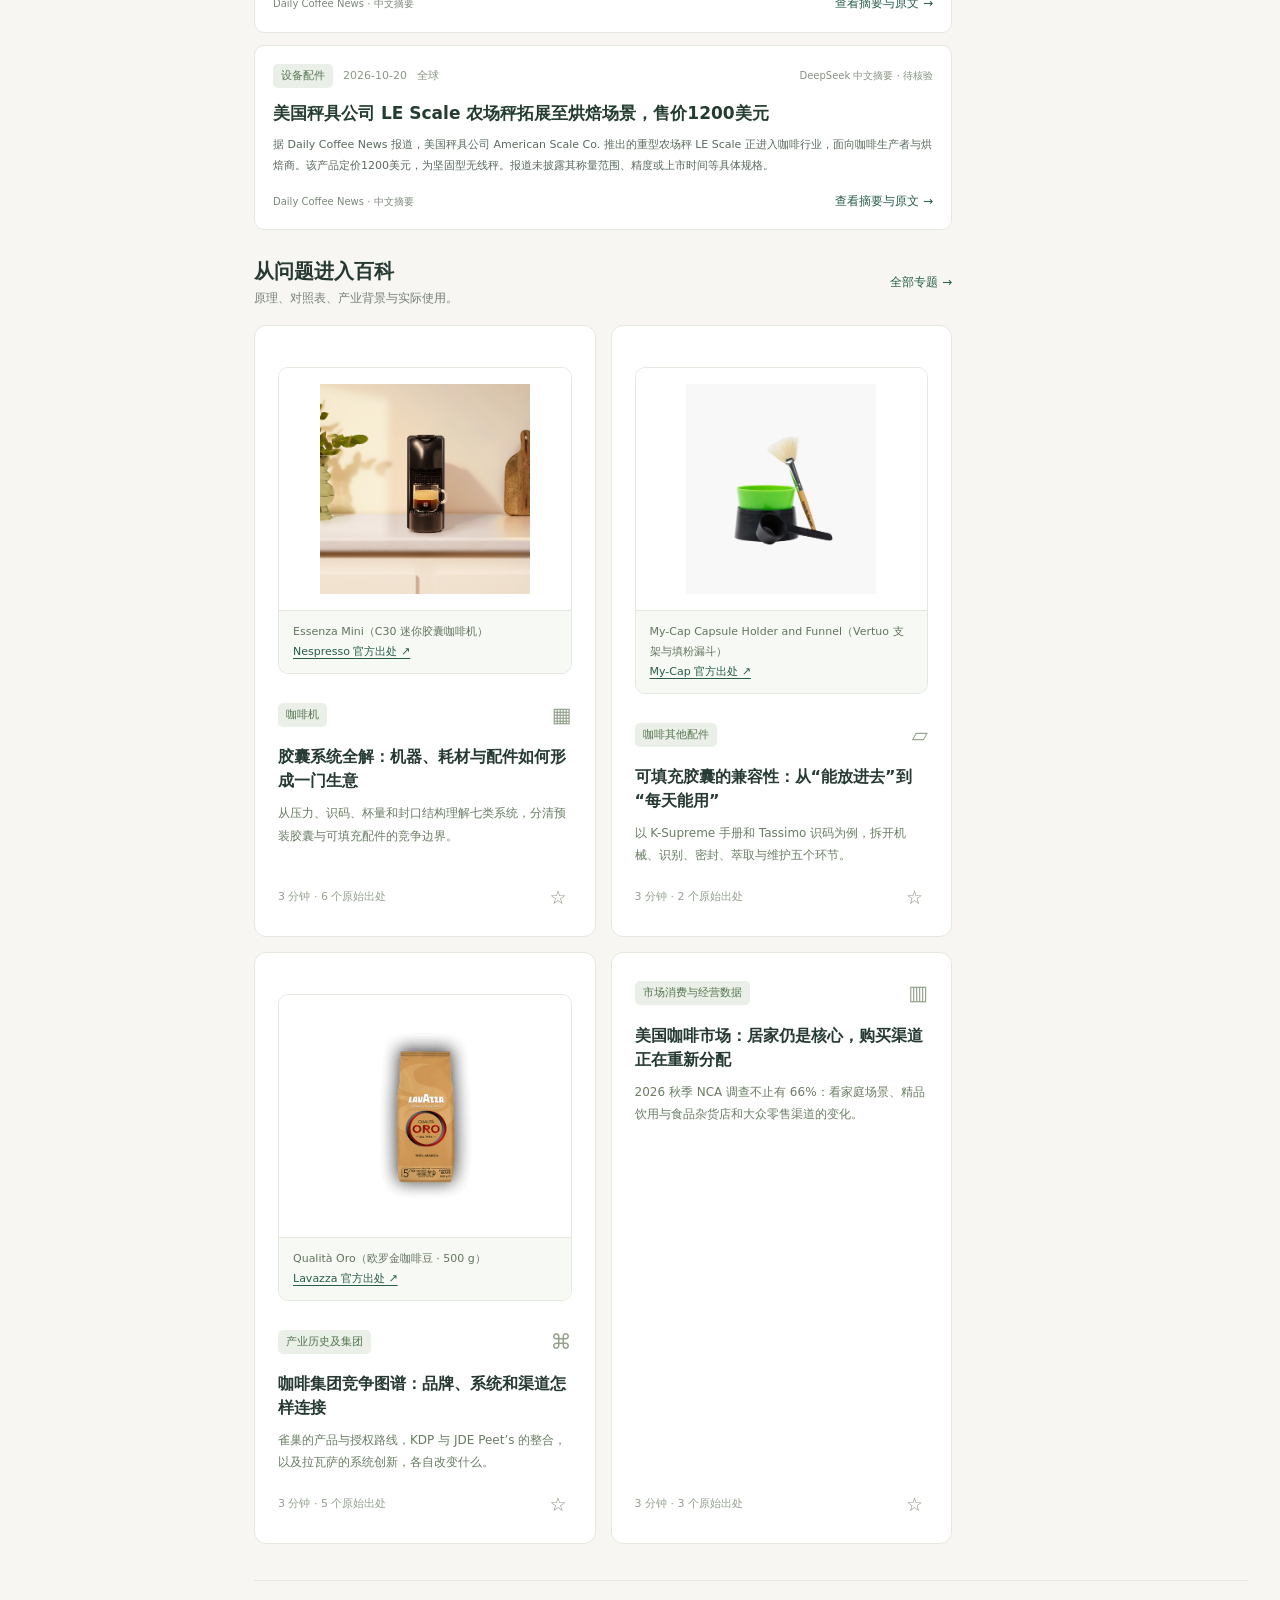
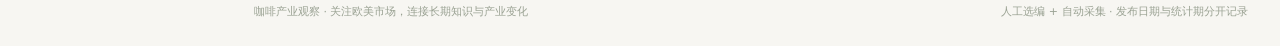
==== commit 38e4c3c4: "Publish coffee encyclopedia, sourced news and free market research" ====
--- a/index.html
+++ b/index.html
@@ -3,8 +3,8 @@
 <head>
   <meta charset="utf-8"><meta name="viewport" content="width=device-width,initial-scale=1">
   <meta name="coffee-feed" content="./news.json">
-  <meta name="coffee-built-at" content="2026-10-22T00:42:50.179Z">
-  <meta name="coffee-version" content="V20261022.084250">
+  <meta name="coffee-built-at" content="2026-10-22T08:42:12.498Z">
+  <meta name="coffee-version" content="V20261022.164212">
   <meta name="description" content="咖啡产业观察：咖啡百科、胶囊与配件、欧美消费报告和热点追踪。">
   <meta name="coffee-preview-version" content="20261018-official-evidence">
   <title>咖啡产业观察 · 咖啡百科与热点追踪</title>
@@ -13,7 +13,7 @@
     @media(min-width:1600px){.main{padding-left:65px;padding-right:65px}.hero{min-height:260px}.hero-art{right:70px;top:22px}}@media(max-width:1100px){.shell{grid-template-columns:190px 1fr}.side{padding:25px 14px}.brand b{font-size:14px}.main{padding:0 24px 24px}.layout{grid-template-columns:1fr}.hero-art{right:-15px;opacity:.6}.hero-copy{max-width:78%}.market-grid{grid-template-columns:repeat(2,minmax(0,1fr))}}@media(max-width:700px){.shell{display:block}.side{position:fixed;top:auto;bottom:0;width:100%;height:auto;padding:6px 8px 10px;z-index:5;border-right:0;border-top:1px solid var(--line)}.side .brand,.side-label,.side-note{display:none}.nav{display:flex;justify-content:space-around;gap:1px}.nav button{display:flex;flex-direction:column;gap:1px;font-size:10px;padding:6px 9px;min-width:52px}.nav-icon{font-size:18px}.main{padding:0 17px 105px}.topbar{min-height:112px;align-content:center;flex-wrap:wrap;gap:10px;padding:15px 0;margin-bottom:19px}.breadcrumb{display:none}.mobile-brand{display:flex;font-weight:700;align-items:center;gap:8px;font-size:16px}.mobile-brand .brand-mark{width:27px;height:27px;font-size:17px;border-radius:8px}.search-wrap{max-width:none;width:100%;order:2}.search-wrap input{padding-top:9px;padding-bottom:9px;font-size:12px}.hero{min-height:233px;padding:26px 24px;border-radius:13px}.hero-copy{max-width:100%}.hero h1{font-size:29px}.hero p{font-size:12px;max-width:260px}.hero-art{right:-95px;top:35px;opacity:.22}.hero-actions{gap:9px}.primary,.secondary{font-size:12px;padding:9px 13px}.stats{gap:9px;margin:14px 0 23px}.stat{padding:12px 10px;align-items:flex-start}.stat strong{font-size:23px}.stat span{font-size:10px}.stat-icon{display:none}.section-head{margin-top:23px}.section-head h2{font-size:18px}.section-head p{font-size:11px}.card-grid{gap:11px}.article-card{padding:15px}.article-card h3 button{font-size:14px}.article-card p{font-size:11px}.card-footer{font-size:10px}.card-top{margin-bottom:13px}.market-grid{grid-template-columns:1fr}.footer{flex-direction:column;gap:4px}.reader{padding:23px}.reader-top{padding:14px 23px}.reader h2{font-size:23px}.filters{gap:6px}.pill{font-size:11px;padding:6px 10px}.page-title h1{font-size:26px}}
     @media(prefers-reduced-motion:no-preference){button,a{transition:background .15s,color .15s,filter .15s}.article-card:hover{border-color:#b9c8b0}.hero-art{animation:float 7s ease-in-out infinite}@keyframes float{50%{transform:translateY(-6px) rotate(3deg)}}}
   </style>
-  <link rel="stylesheet" href="./evidence.css?v=51710c3daf07">
+  <link rel="stylesheet" href="./evidence.css?v=9d2dda9edd5a">
 </head>
 <body>
   <div class="shell">
@@ -33,18 +33,18 @@
     </aside>
     <main class="main">
       <div class="content">
-        <header class="topbar"><a class="mobile-brand" href="#home"><span class="brand-mark">◒</span>咖啡产业观察</a><span class="breadcrumb" id="breadcrumb">产业研究 / 发现首页</span><div class="version-tools"><span id="site-version" class="site-version" title="网页版本生成时间；资讯采集时间见热点追踪"><b>网页版本 V20261022.084250</b><small>更新于 <time datetime="2026-10-22T00:42:50.179Z">2026-10-22 08:42:50</time>（北京时间）</small></span><button type="button" data-check-update>更新到最新版</button></div><label class="search-wrap"><span aria-hidden="true">⌕</span><input id="search" type="search" placeholder="搜索事件、系统原理、国家与财报…" aria-label="搜索百科与热点"></label></header>
+        <header class="topbar"><a class="mobile-brand" href="#home"><span class="brand-mark">◒</span>咖啡产业观察</a><span class="breadcrumb" id="breadcrumb">产业研究 / 发现首页</span><div class="version-tools"><span id="site-version" class="site-version" title="网页版本生成时间；资讯采集时间见热点追踪"><b>网页版本 V20261022.164212</b><small>更新于 <time datetime="2026-10-22T08:42:12.498Z">2026-10-22 16:42:12</time>（北京时间）</small></span><button type="button" data-check-update>更新到最新版</button></div><label class="search-wrap"><span aria-hidden="true">⌕</span><input id="search" type="search" placeholder="搜索事件、系统原理、国家与财报…" aria-label="搜索百科与热点"></label></header>
         <div id="page"></div>
         <footer class="footer"><span>咖啡产业观察 · 关注欧美市场，连接长期知识与产业变化</span><span>人工选编 + 自动采集 · 状态见热点追踪</span></footer>
       </div>
     </main>
   </div>
   <div id="toast" class="toast hidden" role="status"></div>
-  <script src="./content.js?v=bf2903c5a0a3"></script>
+  <script src="./content.js?v=2edc88dc67cd"></script>
   <script src="./year-data.js?v=97ce3612d083"></script>
-  <script src="./editorial.js?v=886b196d64a3"></script>
+  <script src="./editorial.js?v=bbb81e653110"></script>
   <script src="./commerce.js?v=8e8a0908fbd1"></script>
-  <script src="./research.js?v=ca3abcfeff53"></script>
+  <script src="./research.js?v=d9408236455b"></script>
   <script src="./app.js?v=93dadc7554ca"></script>
 </body>
 </html>
--- a/evidence.css
+++ b/evidence.css
@@ -27,3 +27,8 @@
 .policy-card h3{font-size:17px;margin:13px 0}.policy-card dl{margin-top:15px}.policy-card dt{font-size:11px;font-weight:600;color:#627765;margin-top:12px}.policy-card dd{margin:4px 0 0;font-size:12px;line-height:1.9;overflow-wrap:anywhere}.policy-platform-table{min-width:1050px}.policy-platform-table th,.policy-platform-table td{max-width:300px;white-space:normal;overflow-wrap:anywhere}.policy-platform-table small{display:block}#policy-international,#policy-platforms,#policy-materials{scroll-margin-top:20px}
 
 .store-price-cell .store-price-value{font-size:17px;color:#275d49;display:block;white-space:nowrap}.store-price-cell .store-price-value small{display:inline;font-size:10px}.store-price-cell p{font-size:11px;margin:6px 0}.store-price-cell>a{display:block;margin:6px 0;font-size:11px}.store-price-promo{color:#9b6c35}
+.machine-overview{margin:20px 0 30px}.machine-overview h3{font-size:19px}.machine-type-grid{display:grid;grid-template-columns:repeat(3,minmax(0,1fr));gap:14px;margin:18px 0}.machine-type-card{padding:21px;min-width:0}.machine-type-card>small{font-size:11px;color:var(--muted)}.machine-type-card h3{font-size:16px;line-height:1.7;margin:10px 0}.machine-type-card p{font-size:12px;line-height:1.9;margin:9px 0}.machine-card-links{display:flex;gap:10px;flex-wrap:wrap;font-size:12px;margin-top:12px}.machine-toolbar{display:grid;grid-template-columns:repeat(3,minmax(0,1fr));gap:14px;align-items:end}.machine-toolbar label{min-width:0;max-width:100%}.machine-toolbar select{width:100%;min-width:0}.machine-toolbar .pill{justify-self:start}.machine-result{font-size:13px;color:var(--green);margin:12px 0 22px}.machine-system-directory{border:1px solid var(--line);border-radius:10px;padding:20px;margin:24px 0}.machine-system-directory>summary{cursor:pointer;font-weight:600;font-size:15px;line-height:1.8}.machine-system-grid{display:grid;grid-template-columns:repeat(2,minmax(0,1fr));gap:12px;margin-top:18px}.machine-system-grid>section{padding:18px;min-width:0}.machine-system-grid h3{font-size:15px;line-height:1.8}.machine-system-grid p,.machine-system-grid small{font-size:12px;line-height:1.9}.machine-system-grid .source-links{display:grid;font-size:11px;margin-top:10px}.machine-browser{scroll-margin-top:20px}.machine-card .tag{white-space:normal;line-height:1.8}@media(max-width:900px){.machine-type-grid{grid-template-columns:repeat(2,minmax(0,1fr))}}@media(max-width:600px){.machine-type-grid,.machine-system-grid{grid-template-columns:1fr}.machine-toolbar{grid-template-columns:repeat(2,minmax(0,1fr))}.machine-type-card{padding:18px}.machine-overview .section-head{align-items:start;gap:12px;flex-wrap:wrap}.machine-system-directory{padding:16px}.machine-overview h3{font-size:17px}}
+
+.research-toolbar label{min-width:0}.research-toolbar select{width:100%;min-width:0}
+
+.machine-type-filters{display:grid;grid-template-columns:repeat(3,minmax(0,1fr));gap:10px}.machine-type-filters .machine-type-card{padding:13px 15px;font-size:12px;line-height:1.7}.machine-type-filters small{display:block;margin-top:5px}.machine-type-filters .selected{border-color:var(--green);background:var(--soft)}@media(max-width:600px){.machine-type-filters{grid-template-columns:repeat(2,minmax(0,1fr))}.machine-type-filters .machine-type-card{padding:10px;font-size:10px}}
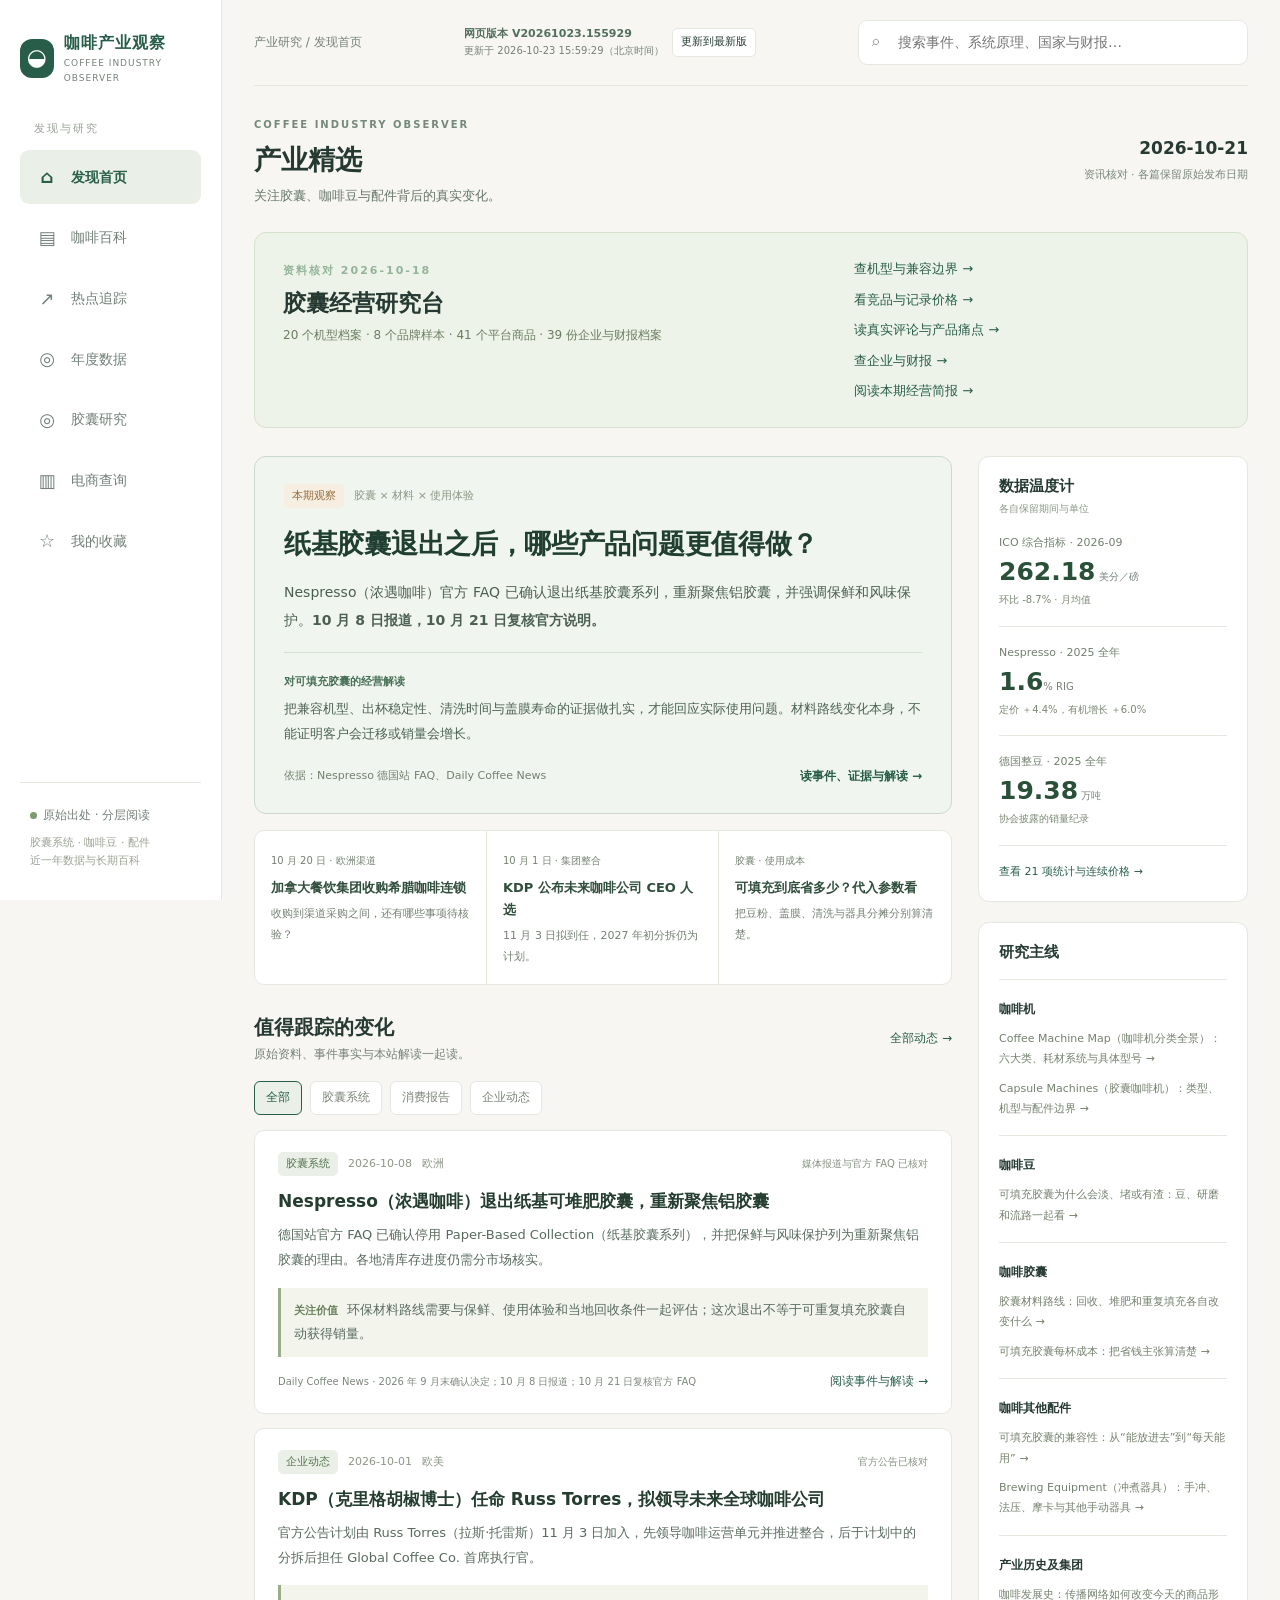
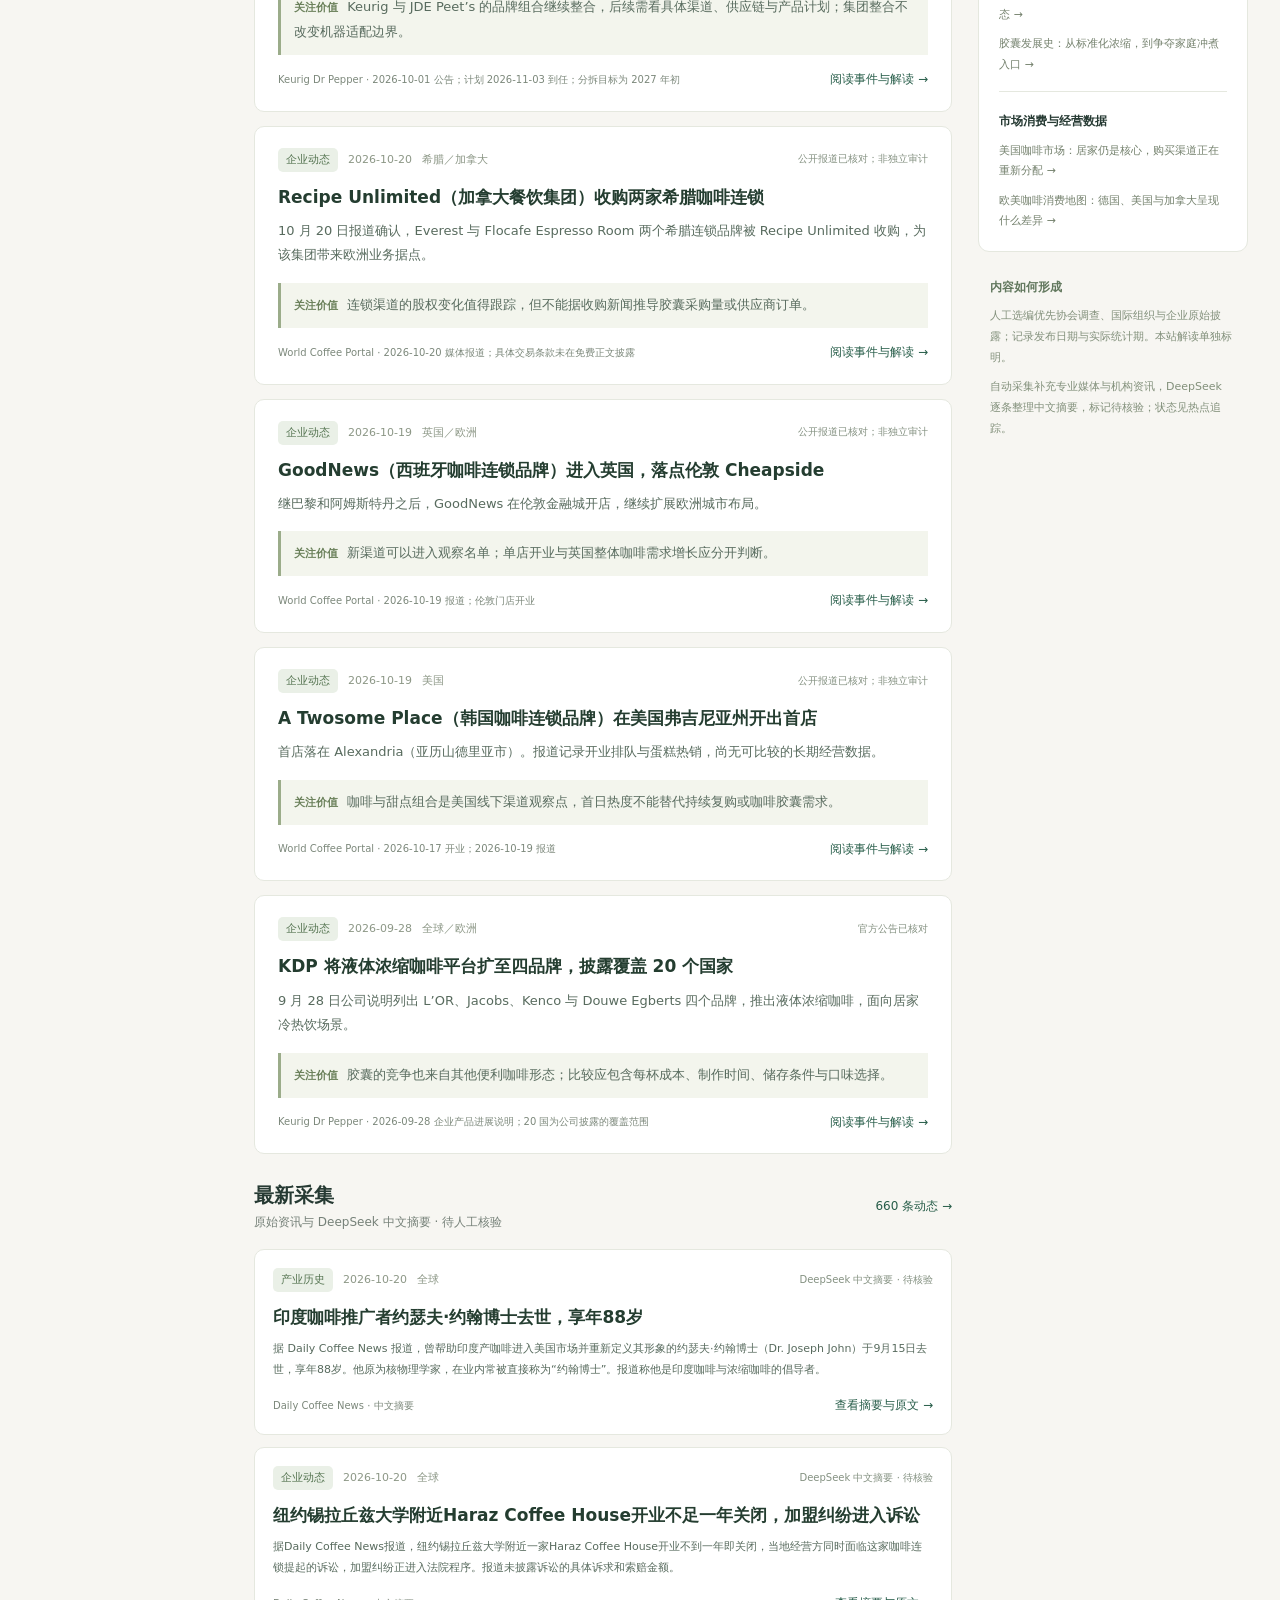
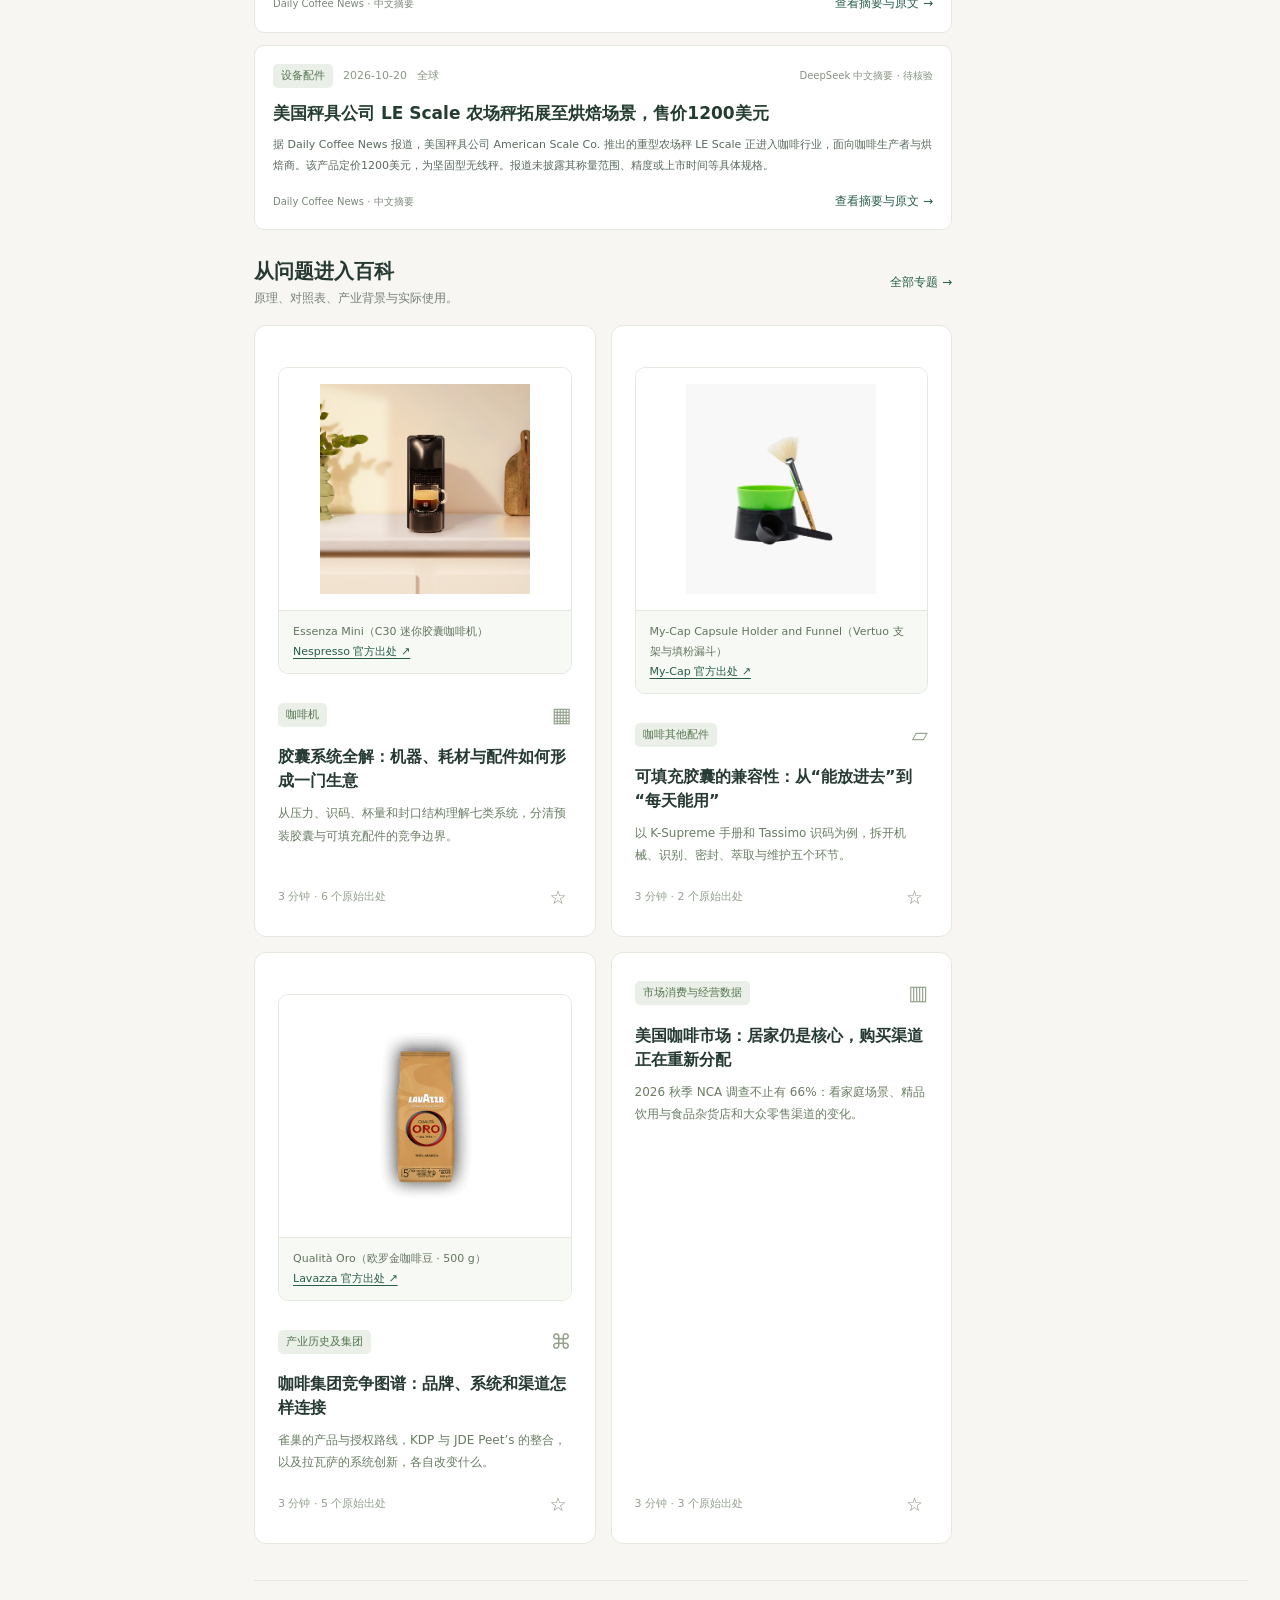
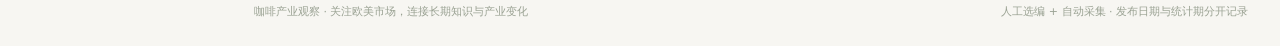
==== commit c5a85b11: "Publish coffee encyclopedia, sourced news and free market research" ====
--- a/index.html
+++ b/index.html
@@ -3,8 +3,8 @@
 <head>
   <meta charset="utf-8"><meta name="viewport" content="width=device-width,initial-scale=1">
   <meta name="coffee-feed" content="./news.json">
-  <meta name="coffee-built-at" content="2026-10-22T08:42:12.498Z">
-  <meta name="coffee-version" content="V20261022.164212">
+  <meta name="coffee-built-at" content="2026-10-23T07:59:29.719Z">
+  <meta name="coffee-version" content="V20261023.155929">
   <meta name="description" content="咖啡产业观察：咖啡百科、胶囊与配件、欧美消费报告和热点追踪。">
   <meta name="coffee-preview-version" content="20261018-official-evidence">
   <title>咖啡产业观察 · 咖啡百科与热点追踪</title>
@@ -33,14 +33,14 @@
     </aside>
     <main class="main">
       <div class="content">
-        <header class="topbar"><a class="mobile-brand" href="#home"><span class="brand-mark">◒</span>咖啡产业观察</a><span class="breadcrumb" id="breadcrumb">产业研究 / 发现首页</span><div class="version-tools"><span id="site-version" class="site-version" title="网页版本生成时间；资讯采集时间见热点追踪"><b>网页版本 V20261022.164212</b><small>更新于 <time datetime="2026-10-22T08:42:12.498Z">2026-10-22 16:42:12</time>（北京时间）</small></span><button type="button" data-check-update>更新到最新版</button></div><label class="search-wrap"><span aria-hidden="true">⌕</span><input id="search" type="search" placeholder="搜索事件、系统原理、国家与财报…" aria-label="搜索百科与热点"></label></header>
+        <header class="topbar"><a class="mobile-brand" href="#home"><span class="brand-mark">◒</span>咖啡产业观察</a><span class="breadcrumb" id="breadcrumb">产业研究 / 发现首页</span><div class="version-tools"><span id="site-version" class="site-version" title="网页版本生成时间；资讯采集时间见热点追踪"><b>网页版本 V20261023.155929</b><small>更新于 <time datetime="2026-10-23T07:59:29.719Z">2026-10-23 15:59:29</time>（北京时间）</small></span><button type="button" data-check-update>更新到最新版</button></div><label class="search-wrap"><span aria-hidden="true">⌕</span><input id="search" type="search" placeholder="搜索事件、系统原理、国家与财报…" aria-label="搜索百科与热点"></label></header>
         <div id="page"></div>
         <footer class="footer"><span>咖啡产业观察 · 关注欧美市场，连接长期知识与产业变化</span><span>人工选编 + 自动采集 · 状态见热点追踪</span></footer>
       </div>
     </main>
   </div>
   <div id="toast" class="toast hidden" role="status"></div>
-  <script src="./content.js?v=2edc88dc67cd"></script>
+  <script src="./content.js?v=71e4e6ec47a1"></script>
   <script src="./year-data.js?v=97ce3612d083"></script>
   <script src="./editorial.js?v=bbb81e653110"></script>
   <script src="./commerce.js?v=8e8a0908fbd1"></script>
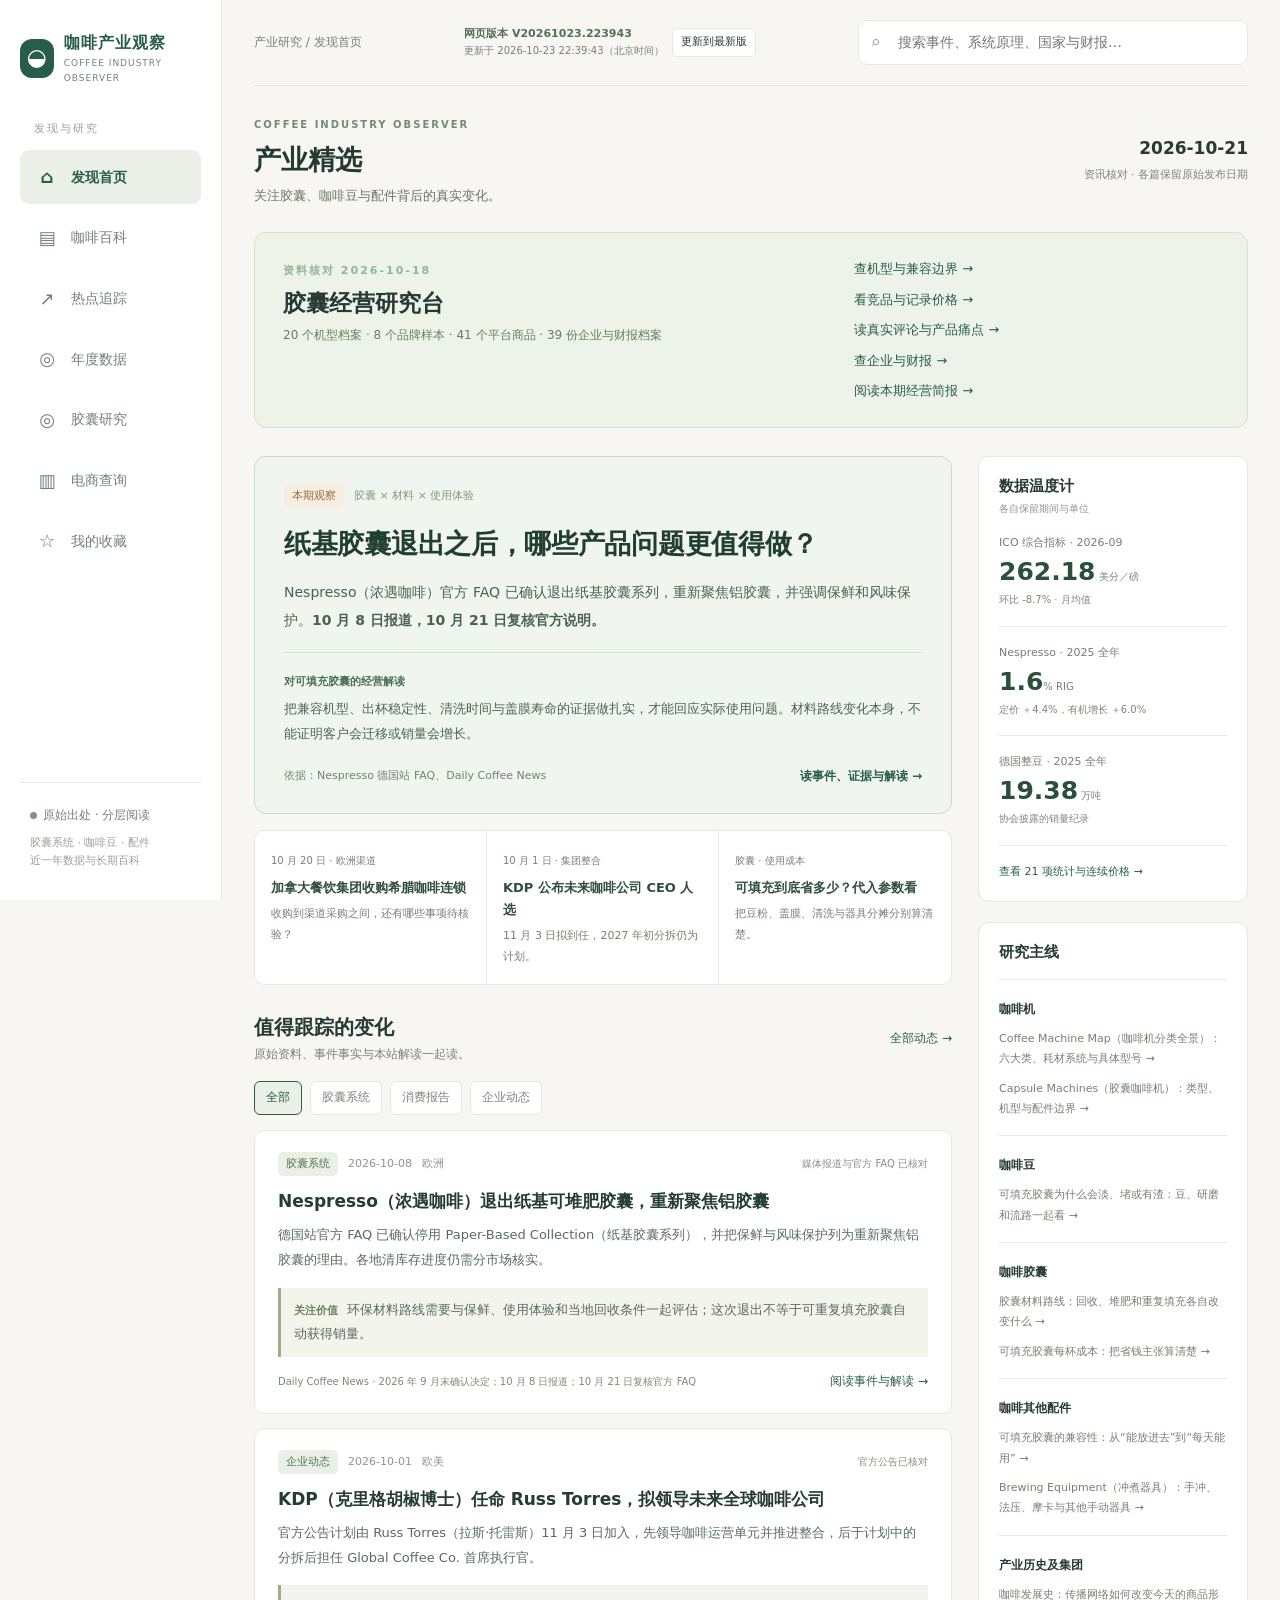
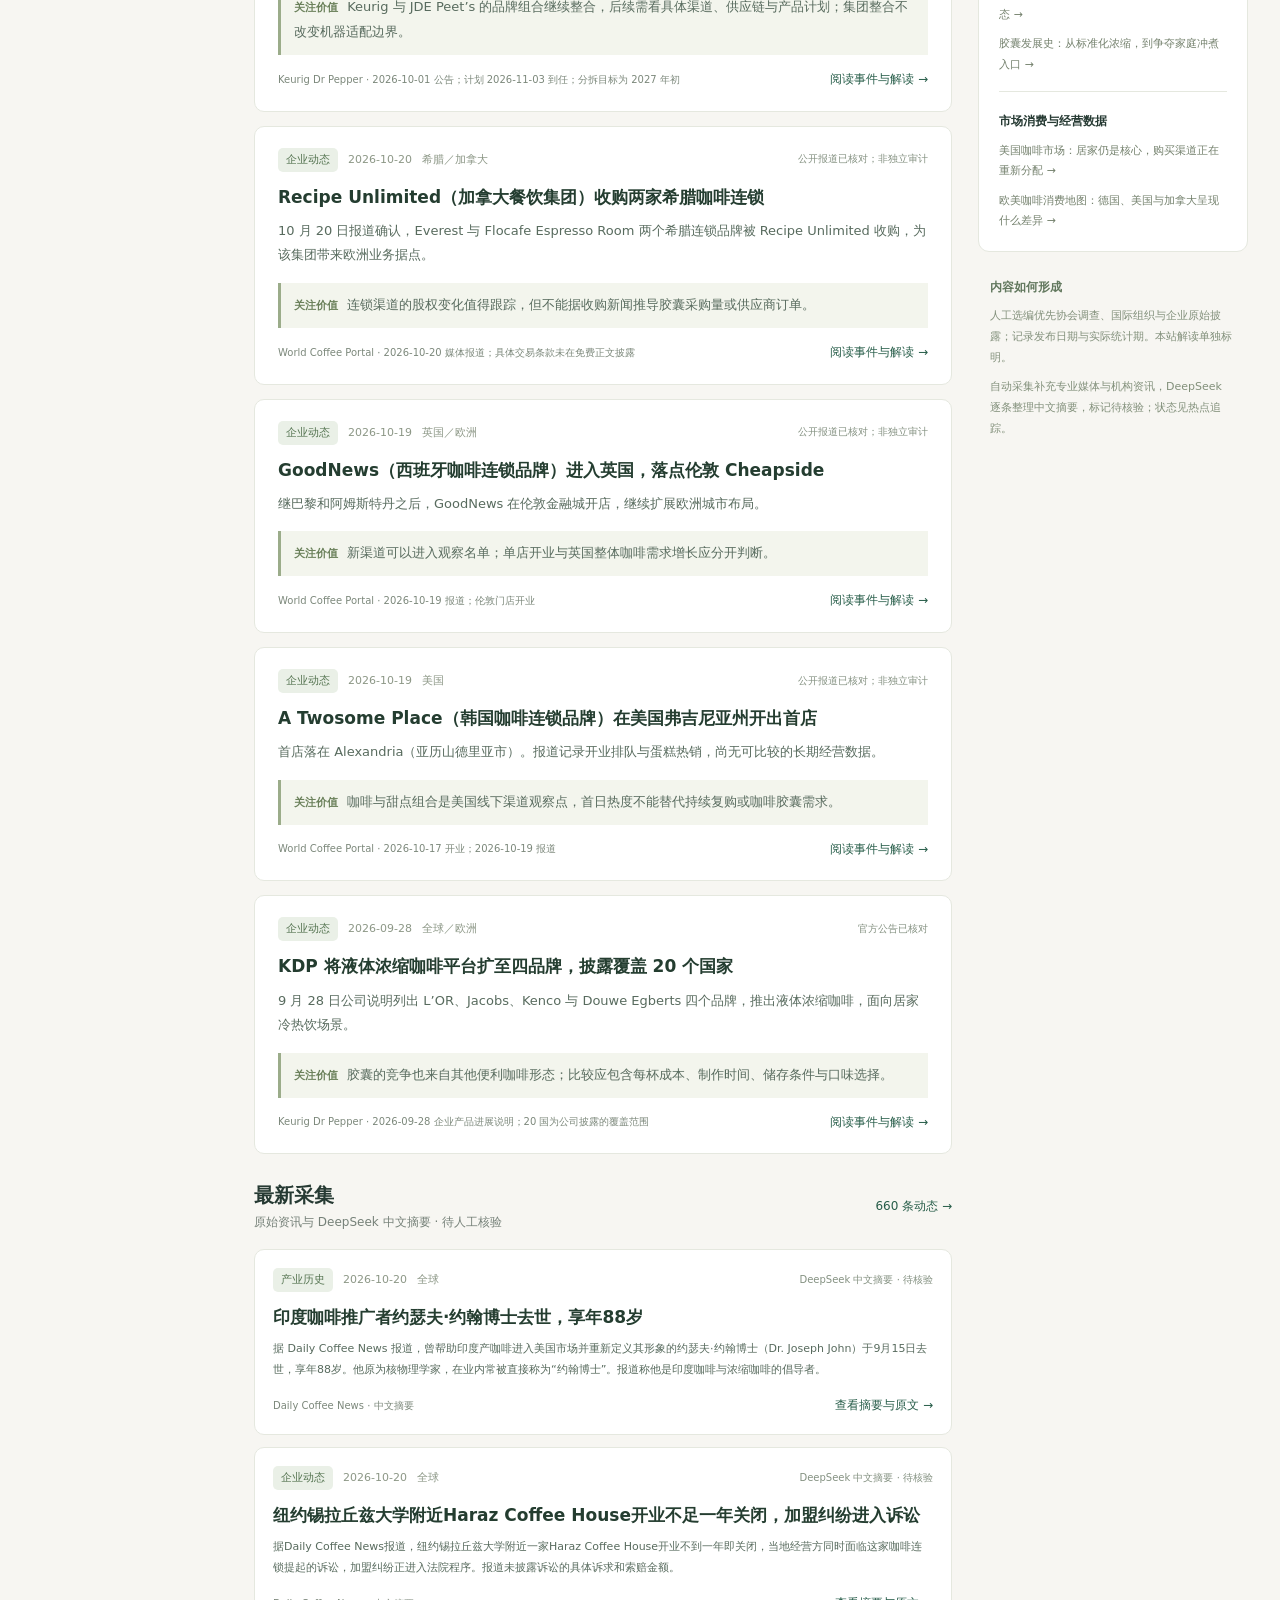
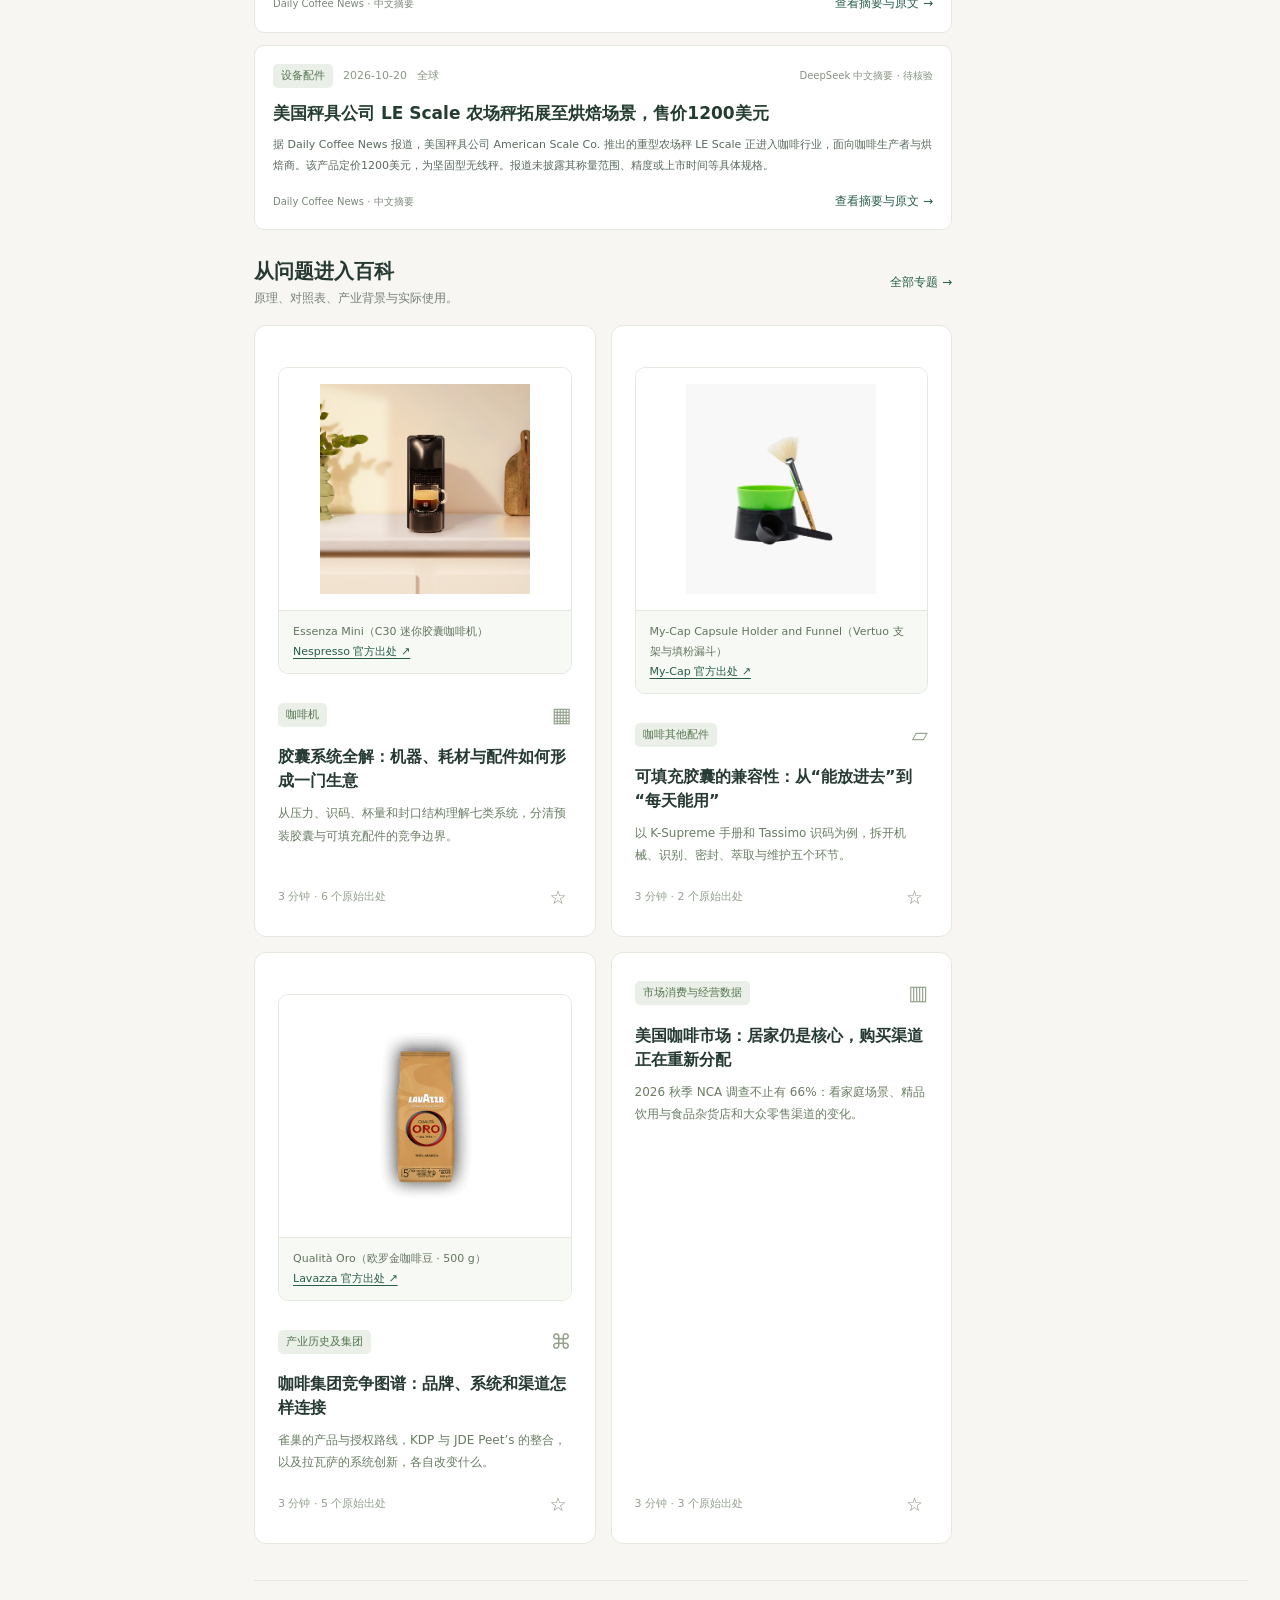
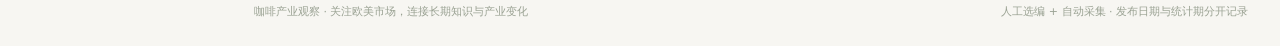
==== commit 8e15aac2: "Publish coffee encyclopedia, sourced news and free market research" ====
--- a/index.html
+++ b/index.html
@@ -3,8 +3,8 @@
 <head>
   <meta charset="utf-8"><meta name="viewport" content="width=device-width,initial-scale=1">
   <meta name="coffee-feed" content="./news.json">
-  <meta name="coffee-built-at" content="2026-10-23T07:59:29.719Z">
-  <meta name="coffee-version" content="V20261023.155929">
+  <meta name="coffee-built-at" content="2026-10-23T14:39:43.924Z">
+  <meta name="coffee-version" content="V20261023.223943">
   <meta name="description" content="咖啡产业观察：咖啡百科、胶囊与配件、欧美消费报告和热点追踪。">
   <meta name="coffee-preview-version" content="20261018-official-evidence">
   <title>咖啡产业观察 · 咖啡百科与热点追踪</title>
@@ -33,17 +33,17 @@
     </aside>
     <main class="main">
       <div class="content">
-        <header class="topbar"><a class="mobile-brand" href="#home"><span class="brand-mark">◒</span>咖啡产业观察</a><span class="breadcrumb" id="breadcrumb">产业研究 / 发现首页</span><div class="version-tools"><span id="site-version" class="site-version" title="网页版本生成时间；资讯采集时间见热点追踪"><b>网页版本 V20261023.155929</b><small>更新于 <time datetime="2026-10-23T07:59:29.719Z">2026-10-23 15:59:29</time>（北京时间）</small></span><button type="button" data-check-update>更新到最新版</button></div><label class="search-wrap"><span aria-hidden="true">⌕</span><input id="search" type="search" placeholder="搜索事件、系统原理、国家与财报…" aria-label="搜索百科与热点"></label></header>
+        <header class="topbar"><a class="mobile-brand" href="#home"><span class="brand-mark">◒</span>咖啡产业观察</a><span class="breadcrumb" id="breadcrumb">产业研究 / 发现首页</span><div class="version-tools"><span id="site-version" class="site-version" title="网页版本生成时间；资讯采集时间见热点追踪"><b>网页版本 V20261023.223943</b><small>更新于 <time datetime="2026-10-23T14:39:43.924Z">2026-10-23 22:39:43</time>（北京时间）</small></span><button type="button" data-check-update>更新到最新版</button></div><label class="search-wrap"><span aria-hidden="true">⌕</span><input id="search" type="search" placeholder="搜索事件、系统原理、国家与财报…" aria-label="搜索百科与热点"></label></header>
         <div id="page"></div>
         <footer class="footer"><span>咖啡产业观察 · 关注欧美市场，连接长期知识与产业变化</span><span>人工选编 + 自动采集 · 状态见热点追踪</span></footer>
       </div>
     </main>
   </div>
   <div id="toast" class="toast hidden" role="status"></div>
-  <script src="./content.js?v=71e4e6ec47a1"></script>
+  <script src="./content.js?v=21cddb9e7896"></script>
   <script src="./year-data.js?v=97ce3612d083"></script>
   <script src="./editorial.js?v=bbb81e653110"></script>
-  <script src="./commerce.js?v=8e8a0908fbd1"></script>
+  <script src="./commerce.js?v=94e47bcff234"></script>
   <script src="./research.js?v=d9408236455b"></script>
   <script src="./app.js?v=93dadc7554ca"></script>
 </body>
